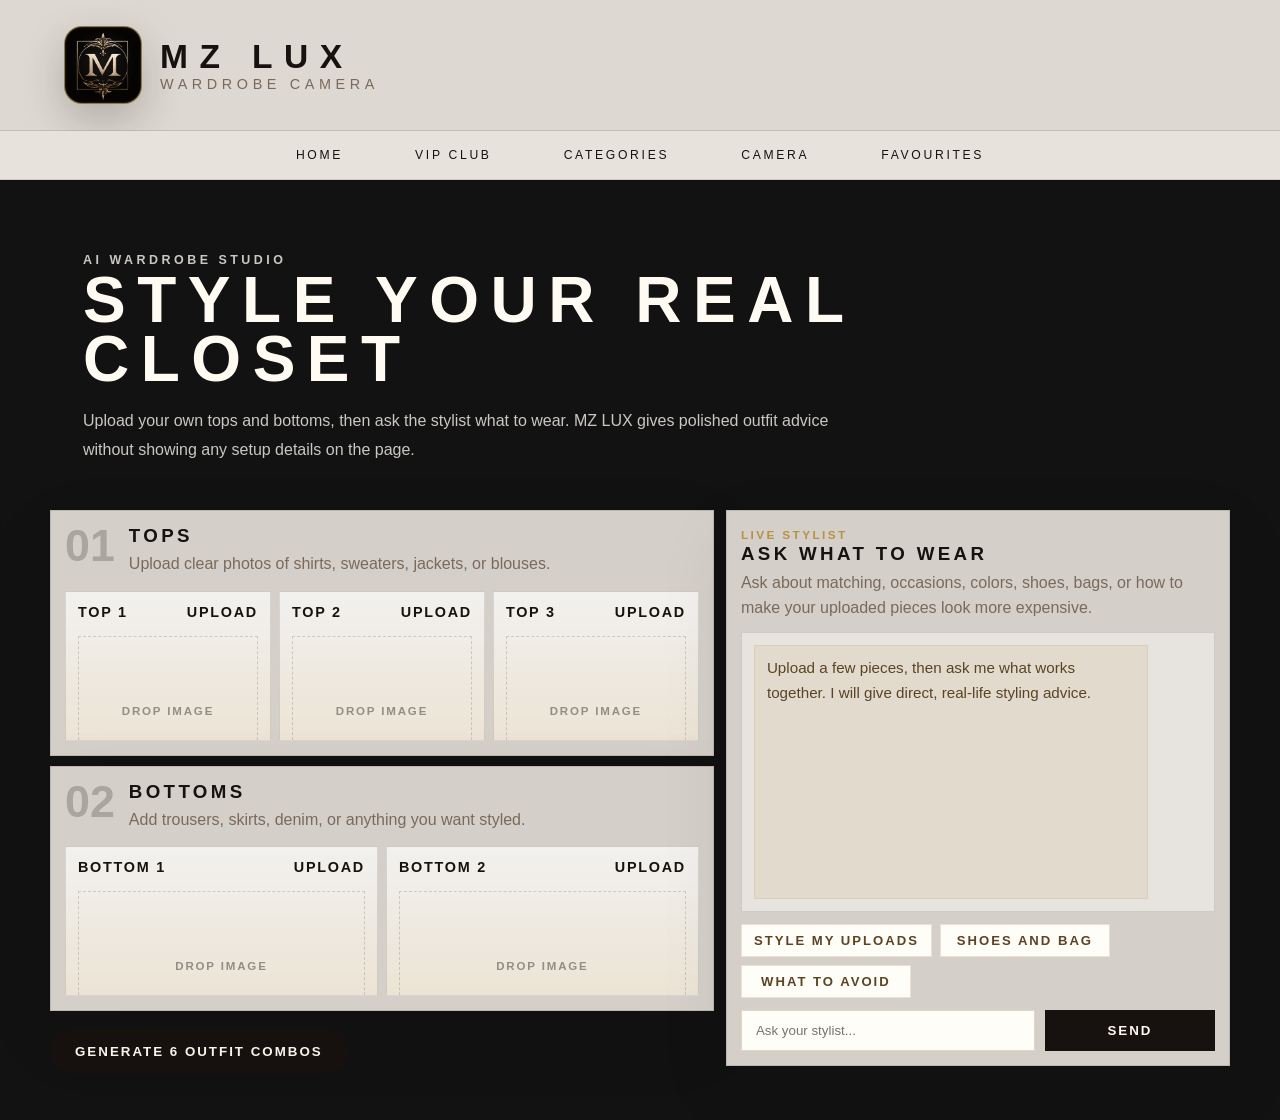
==== camera.html @ dfb37925 "Remove homepage customize popup" ====
<!DOCTYPE html>
<html lang="en">
<head>
    <meta charset="UTF-8">
    <meta name="viewport" content="width=device-width, initial-scale=1.0">
    <title>MZ LUX | Camera</title>
    <link rel="stylesheet" href="style.css?v=20260623-no-popup">
</head>
<body class="camera-studio-page">
<header>
    <div class="logo"><span class="logo-initials">MZ</span></div>
    <div>
        <h1 class="brand-name">MZ LUX</h1>
        <p class="tagline">Wardrobe Camera</p>
    </div>
</header>

<nav>
    <a href="index.html">Home</a>
    <a href="vip.html">VIP Club</a>
    <a href="categories.html">Categories</a>
    <a href="camera.html">Camera</a>
    <a href="favourites.html">Favourites</a>
</nav>

<main class="camera-page studio-layout">
    <section class="camera-hero studio-hero">
        <p class="hero-kicker">AI wardrobe studio</p>
        <h2>Style Your Real Closet</h2>
        <p>Upload your own tops and bottoms, then ask the stylist what to wear. MZ LUX gives polished outfit advice without showing any setup details on the page.</p>
    </section>

    <section class="studio-shell">
        <div class="camera-stack">
            <div class="camera-intake-grid">
                <div class="camera-editorial-panel">
                    <div class="studio-panel-heading">
                        <span>01</span>
                        <div>
                            <h3>Tops</h3>
                            <p>Upload clear photos of shirts, sweaters, jackets, or blouses.</p>
                        </div>
                    </div>
                    <div class="camera-inputs">
                        <label class="camera-field" data-role="top-input" data-label="Top 1">
                            <div class="camera-field-header"><span>Top 1</span><span>Upload</span></div>
                            <div class="camera-field-preview" data-preview></div>
                            <input type="file" accept="image/*" capture="environment">
                        </label>
                        <label class="camera-field" data-role="top-input" data-label="Top 2">
                            <div class="camera-field-header"><span>Top 2</span><span>Upload</span></div>
                            <div class="camera-field-preview" data-preview></div>
                            <input type="file" accept="image/*" capture="environment">
                        </label>
                        <label class="camera-field" data-role="top-input" data-label="Top 3">
                            <div class="camera-field-header"><span>Top 3</span><span>Upload</span></div>
                            <div class="camera-field-preview" data-preview></div>
                            <input type="file" accept="image/*" capture="environment">
                        </label>
                    </div>
                </div>

                <div class="camera-editorial-panel">
                    <div class="studio-panel-heading">
                        <span>02</span>
                        <div>
                            <h3>Bottoms</h3>
                            <p>Add trousers, skirts, denim, or anything you want styled.</p>
                        </div>
                    </div>
                    <div class="camera-inputs">
                        <label class="camera-field" data-role="bottom-input" data-label="Bottom 1">
                            <div class="camera-field-header"><span>Bottom 1</span><span>Upload</span></div>
                            <div class="camera-field-preview" data-preview></div>
                            <input type="file" accept="image/*" capture="environment">
                        </label>
                        <label class="camera-field" data-role="bottom-input" data-label="Bottom 2">
                            <div class="camera-field-header"><span>Bottom 2</span><span>Upload</span></div>
                            <div class="camera-field-preview" data-preview></div>
                            <input type="file" accept="image/*" capture="environment">
                        </label>
                    </div>
                </div>
            </div>

            <div class="camera-actions">
                <button id="generateCameraOutfits" type="button">Generate 6 outfit combos</button>
            </div>
        </div>

        <section class="camera-chat-panel" aria-label="Style assistant chat">
            <div class="camera-chat-header">
                <span>Live stylist</span>
                <h3>Ask What To Wear</h3>
                <p>Ask about matching, occasions, colors, shoes, bags, or how to make your uploaded pieces look more expensive.</p>
            </div>
            <div id="chatMessages" class="camera-chat-messages">
                <div class="chat-bubble assistant">
                    <p>Upload a few pieces, then ask me what works together. I will give direct, real-life styling advice.</p>
                </div>
            </div>
            <div class="chat-suggestions" aria-label="Suggested style prompts">
                <button type="button" class="chat-chip" data-prompt="Using my uploaded pieces, what should I wear today?">Style my uploads</button>
                <button type="button" class="chat-chip" data-prompt="Which shoes and bag would make this outfit look expensive?">Shoes and bag</button>
                <button type="button" class="chat-chip" data-prompt="What should I avoid with these pieces?">What to avoid</button>
            </div>
            <form id="chatForm" class="camera-chat-form">
                <input id="chatInput" type="text" placeholder="Ask your stylist..." autocomplete="off">
                <button type="submit">Send</button>
            </form>
        </section>
    </section>

    <section id="cameraResults" class="camera-results"></section>
</main>

<script src="main.js?v=20260623-no-popup"></script>
</body>
</html>
---- style.css ----
* {
    margin: 0;
    padding: 0;
    box-sizing: border-box;
}

/* VIP Club */
.vip-page {
    background:
        radial-gradient(circle at 16% 12%, rgba(255, 255, 255, 0.9), transparent 26%),
        radial-gradient(circle at 82% 20%, rgba(212, 175, 55, 0.22), transparent 28%),
        linear-gradient(135deg, #fbf4e8 0%, #ead8ad 46%, #fffaf0 100%);
}

.vip-shell {
    width: min(1160px, calc(100% - 32px));
    margin: 0 auto;
    padding: 18px 0 34px;
}

.vip-page header {
    padding: 18px 40px;
}

.vip-page .logo {
    width: 72px;
    height: 72px;
}

.vip-page .brand-name {
    font-size: clamp(1.7rem, 4vw, 2.7rem);
}

.vip-page .tagline {
    margin-top: 4px;
}

.vip-profile-chip {
    margin-left: auto;
    display: flex;
    align-items: center;
    gap: 10px;
    max-width: min(360px, 42vw);
    padding: 8px 10px;
    border: 1px solid rgba(176, 141, 87, 0.28);
    border-radius: 999px;
    background: rgba(255, 250, 240, 0.72);
    box-shadow: 0 12px 28px rgba(95, 66, 32, 0.1);
}

.vip-profile-chip[hidden] {
    display: none;
}

.vip-profile-avatar {
    width: 38px;
    height: 38px;
    flex: 0 0 auto;
    display: grid;
    place-items: center;
    border-radius: 50%;
    background:
        linear-gradient(135deg, rgba(45, 33, 22, 0.96), rgba(141, 104, 31, 0.92));
    color: #fffaf0;
    font-size: 0.78rem;
    font-weight: 900;
    letter-spacing: 0.08em;
    background-size: cover;
    background-position: center;
}

.vip-profile-avatar.has-photo {
    color: transparent;
}

.vip-profile-copy {
    min-width: 0;
    display: grid;
    line-height: 1.15;
}

.vip-profile-copy strong,
.vip-profile-copy small {
    overflow: hidden;
    text-overflow: ellipsis;
    white-space: nowrap;
}

.vip-profile-copy strong {
    color: #2d2116;
    font-size: 0.86rem;
}

.vip-profile-copy small {
    color: #7a6248;
    font-size: 0.72rem;
}

.vip-profile-chip button {
    flex: 0 0 auto;
    border: 1px solid rgba(176, 141, 87, 0.3);
    border-radius: 999px;
    background: #fffaf0;
    color: #2d2116;
    cursor: pointer;
    font: inherit;
    font-size: 0.72rem;
    font-weight: 900;
    padding: 8px 10px;
    text-transform: uppercase;
}

.vip-hero,
.vip-dashboard {
    border: 1px solid rgba(176, 141, 87, 0.32);
    background: rgba(255, 250, 242, 0.86);
    box-shadow: 0 22px 60px rgba(95, 66, 32, 0.12);
    backdrop-filter: blur(16px);
}

.vip-hero {
    display: grid;
    grid-template-columns: minmax(0, 1fr) minmax(250px, 330px);
    gap: 18px;
    align-items: stretch;
    border-radius: 32px;
    padding: clamp(18px, 3vw, 30px);
}

.vip-kicker,
.vip-free-badge,
.vip-tier span,
.vip-card-label,
.vip-perks span {
    letter-spacing: 0.24em;
    text-transform: uppercase;
    font-size: 0.72rem;
    font-weight: 800;
    color: #9b762f;
}

.vip-copy h2 {
    margin: 8px 0 10px;
    font-size: clamp(2rem, 5vw, 3.6rem);
    line-height: 0.95;
    letter-spacing: 0.08em;
    text-transform: uppercase;
    color: #2d2116;
}

.vip-copy p {
    max-width: 620px;
    color: #624d3a;
    line-height: 1.6;
    font-size: 1rem;
}

.vip-actions {
    display: flex;
    align-items: center;
    flex-wrap: wrap;
    gap: 14px;
    margin-top: 18px;
}

.vip-primary-btn {
    border: 0;
    border-radius: 999px;
    padding: 13px 24px;
    background: linear-gradient(135deg, #2d2116, #8d681f 52%, #d4af37);
    color: #fffaf0;
    font-weight: 800;
    letter-spacing: 0.16em;
    text-transform: uppercase;
    cursor: pointer;
    box-shadow: 0 14px 32px rgba(95, 66, 32, 0.22);
}

.vip-primary-btn:hover,
.vip-primary-btn:focus-visible {
    transform: translateY(-2px);
    outline: 3px solid rgba(212, 175, 55, 0.36);
    outline-offset: 3px;
}

.vip-member-card {
    position: relative;
    overflow: hidden;
    min-height: 205px;
    border-radius: 28px;
    padding: 22px;
    color: #fffaf0;
    background:
        linear-gradient(145deg, rgba(45, 33, 22, 0.96), rgba(104, 72, 28, 0.96)),
        radial-gradient(circle at top right, rgba(212, 175, 55, 0.28), transparent 38%);
    display: flex;
    flex-direction: column;
    justify-content: space-between;
    box-shadow: inset 0 0 0 1px rgba(255, 255, 255, 0.12);
}

.vip-member-card::after {
    content: "MZ";
    position: absolute;
    right: -6px;
    bottom: -22px;
    font-size: 6rem;
    font-weight: 900;
    opacity: 0.08;
    letter-spacing: 0.02em;
}

.vip-member-card h3 {
    font-size: 1.5rem;
    letter-spacing: 0.12em;
    text-transform: uppercase;
}

.vip-member-card p strong {
    font-size: 2rem;
}

.vip-progress {
    height: 10px;
    overflow: hidden;
    border-radius: 999px;
    background: rgba(255, 250, 240, 0.18);
}

.vip-progress span {
    display: block;
    width: 0;
    height: 100%;
    border-radius: inherit;
    background: linear-gradient(90deg, #fff6c8, #d4af37);
    transition: width 0.3s ease;
}

.vip-dashboard {
    display: grid;
    grid-template-columns: minmax(0, 1fr) 330px;
    gap: 14px;
    margin-top: 14px;
    border-radius: 28px;
    padding: 14px;
}

.vip-tier-grid {
    display: grid;
    grid-template-columns: repeat(3, minmax(0, 1fr));
    gap: 14px;
}

.vip-tier {
    min-height: 132px;
    border-radius: 22px;
    padding: 16px;
    border: 1px solid rgba(176, 141, 87, 0.26);
    background: rgba(255, 255, 255, 0.46);
}

.vip-tier-featured {
    background: linear-gradient(145deg, rgba(45, 33, 22, 0.94), rgba(123, 86, 30, 0.92));
    color: #fffaf0;
    box-shadow: 0 18px 36px rgba(95, 66, 32, 0.18);
}

.vip-tier h3 {
    margin: 8px 0 6px;
    font-size: 1.36rem;
    color: inherit;
}

.vip-tier p {
    color: inherit;
    opacity: 0.82;
    line-height: 1.45;
    font-size: 0.88rem;
}

.vip-side-panel {
    display: grid;
    gap: 10px;
}

.vip-perks {
    display: grid;
    grid-template-columns: 1fr 1fr;
    gap: 10px;
}

.vip-perks article,
.vip-accessibility {
    border: 1px solid rgba(176, 141, 87, 0.25);
    border-radius: 18px;
    background: rgba(255, 255, 255, 0.52);
}

.vip-perks article {
    padding: 13px;
}

.vip-perks strong {
    display: block;
    margin-top: 8px;
    color: #2d2116;
}

.vip-accessibility {
    display: flex;
    gap: 10px;
    padding: 12px;
}

.vip-accessibility button {
    flex: 1;
    min-height: 44px;
    border: 1px solid rgba(176, 141, 87, 0.28);
    border-radius: 999px;
    background: #fffaf0;
    color: #2d2116;
    font-weight: 800;
    cursor: pointer;
}

.vip-accessibility button[aria-pressed="true"] {
    background: #2d2116;
    color: #fffaf0;
}

.vip-modal {
    position: fixed;
    inset: 0;
    z-index: 10000;
    display: grid;
    place-items: center;
    padding: 18px;
}

.vip-modal[hidden] {
    display: none;
}

.vip-modal-backdrop {
    position: absolute;
    inset: 0;
    background: rgba(45, 33, 22, 0.58);
    backdrop-filter: blur(8px);
}

.vip-modal-card {
    position: relative;
    width: min(430px, 100%);
    max-height: min(680px, 92vh);
    overflow-y: auto;
    border-radius: 28px;
    padding: 28px;
    background: linear-gradient(180deg, #fffaf0, #f3e4c4);
    border: 1px solid rgba(176, 141, 87, 0.42);
    box-shadow: 0 28px 80px rgba(32, 24, 16, 0.28);
}

.vip-modal-close {
    position: absolute;
    top: 14px;
    right: 14px;
    width: 38px;
    height: 38px;
    border: 0;
    border-radius: 50%;
    background: rgba(45, 33, 22, 0.08);
    color: #2d2116;
    cursor: pointer;
}

.vip-modal-card h2 {
    margin: 8px 0 18px;
    color: #2d2116;
}

.vip-google-btn {
    width: 100%;
    min-height: 48px;
    display: inline-flex;
    align-items: center;
    justify-content: center;
    gap: 10px;
    border: 1px solid rgba(176, 141, 87, 0.34);
    border-radius: 999px;
    background: #fffdf7;
    color: #2d2116;
    cursor: pointer;
    font: inherit;
    font-weight: 900;
    letter-spacing: 0.08em;
    text-transform: uppercase;
    box-shadow: 0 12px 28px rgba(95, 66, 32, 0.12);
}

.vip-google-icon {
    width: 22px;
    height: 22px;
    flex: 0 0 auto;
}

.vip-google-btn:hover,
.vip-google-btn:focus-visible {
    border-color: #9b762f;
    outline: 3px solid rgba(212, 175, 55, 0.28);
    outline-offset: 3px;
}

.vip-google-btn:disabled {
    cursor: wait;
    opacity: 0.72;
}

.vip-google-note {
    margin: 8px 0 16px;
    color: #6d5a46;
    font-size: 0.82rem;
    text-align: center;
}

.vip-modal-card label {
    display: block;
    margin: 12px 0 6px;
    font-weight: 800;
    color: #3d2b1b;
}

.vip-modal-card input,
.vip-modal-card select {
    width: 100%;
    min-height: 46px;
    border: 1px solid rgba(176, 141, 87, 0.38);
    border-radius: 14px;
    padding: 10px 12px;
    background: #fffdf7;
    color: #2d2116;
    font: inherit;
}

.vip-modal-card input:focus,
.vip-modal-card select:focus {
    outline: 3px solid rgba(212, 175, 55, 0.3);
    border-color: #9b762f;
}

.vip-modal-card .vip-primary-btn {
    width: 100%;
    margin-top: 18px;
}

.vip-status {
    min-height: 22px;
    margin-top: 14px;
    color: #4d3a26;
    font-weight: 800;
    text-align: center;
}

.vip-modal-open {
    overflow: hidden;
}

.vip-large-text .vip-shell {
    font-size: 118%;
}

.vip-high-contrast {
    background: #fff;
    color: #000;
}

.vip-high-contrast .vip-hero,
.vip-high-contrast .vip-dashboard,
.vip-high-contrast .vip-tier,
.vip-high-contrast .vip-perks article,
.vip-high-contrast .vip-accessibility {
    border-color: #000;
    background: #fff;
    color: #000;
}

.vip-high-contrast .vip-member-card,
.vip-high-contrast .vip-tier-featured {
    background: #000;
    color: #fff;
}

.vip-high-contrast .vip-google-btn {
    border-color: #000;
    background: #fff;
    color: #000;
}

@media (max-width: 900px) {
    .vip-hero,
    .vip-dashboard {
        grid-template-columns: 1fr;
    }

    .vip-tier-grid {
        grid-template-columns: repeat(3, minmax(190px, 1fr));
        overflow-x: auto;
        padding-bottom: 4px;
        scroll-snap-type: x proximity;
    }

    .vip-tier {
        min-height: auto;
        scroll-snap-align: start;
    }
}

@media (max-width: 560px) {
    .vip-page header {
        flex-wrap: wrap;
        justify-content: flex-start;
        overflow: hidden;
    }

    .vip-page header > div:not(.vip-profile-chip) {
        min-width: 0;
    }

    .vip-shell {
        width: min(100% - 20px, 1160px);
        padding-top: 14px;
    }

    .vip-hero,
    .vip-dashboard {
        border-radius: 22px;
        padding: 14px;
    }

    .vip-accessibility {
        flex-direction: column;
    }

    .vip-profile-chip {
        order: 3;
        width: 100%;
        max-width: none;
        flex: 1 1 100%;
        justify-content: space-between;
        border-radius: 18px;
    }

    .vip-profile-chip button {
        min-width: 0;
        width: auto;
        padding-inline: 9px;
    }
}

body {
    font-family: 'Montserrat', sans-serif;
    background:
        radial-gradient(circle at top left, rgba(255, 250, 242, 0.95), transparent 35%),
        linear-gradient(135deg, #f8efe0 0%, #efe0bf 45%, #f7ebd5 100%);
    color: #1c1510;
    position: relative;
    overflow-x: hidden;
    min-height: 100vh;
}

body::before {
    content: "";
    position: fixed;
    inset: 18px;
    border: 1px solid rgba(212, 175, 55, 0.55);
    border-radius: 32px;
    background:
        radial-gradient(circle at 20% 20%, rgba(255, 250, 242, 0.8), transparent 24%),
        radial-gradient(circle at 80% 20%, rgba(212, 175, 55, 0.16), transparent 32%),
        radial-gradient(circle at center, rgba(255, 255, 255, 0.12), transparent 62%),
        linear-gradient(135deg, rgba(255, 255, 255, 0.16), rgba(212, 175, 55, 0.06));
    box-shadow:
        inset 0 0 0 1px rgba(255, 255, 255, 0.28),
        0 0 0 1px rgba(112, 83, 44, 0.08),
        0 18px 55px rgba(95, 66, 32, 0.12);
    pointer-events: none;
    z-index: 0;
}

body > * {
    position: relative;
    z-index: 1;
}

.intro-stage {
    position: fixed;
    inset: 0;
    display: grid;
    place-items: center;
    z-index: 1100;
    pointer-events: none;
    animation: introFadeOut 1.6s ease forwards 1.2s;
}

.intro-logo {
    .logo-shine {
    position: absolute;
    top: -50%;
    left: -150%;
    width: 60%;
    height: 200%;
    background: linear-gradient(
        120deg,
        transparent,
        rgba(255,255,255,0.5),
        transparent
    );
    transform: rotate(25deg);
    animation: shine 4s infinite;
}
    width: min(42vw, 300px);
    aspect-ratio: 1;
    border: 2px solid rgba(212, 175, 55, 0.95);
    border-radius: 32px;
    display: grid;
    place-items: center;
    background:
        linear-gradient(145deg, #fff8e8 0%, #f1d487 38%, #b98920 100%);
    box-shadow:
        0 24px 55px rgba(63, 41, 21, 0.26),
        inset 0 1px 0 rgba(255, 255, 255, 0.78),
        inset 0 -12px 24px rgba(92, 61, 18, 0.18);
    overflow: hidden;
    position: relative;
    transform: rotate(-7deg);
    animation: introLogoPop 1.2s cubic-bezier(0.2, 0.8, 0.2, 1) both;
}

.intro-logo::before {
    content: "";
    position: absolute;
    inset: 8px;
    border: 1px solid rgba(255, 255, 255, 0.7);
    border-radius: 24px;
    pointer-events: none;
}

.intro-logo::after {
    content: "";
    position: absolute;
    inset: 24px;
    border: 1px solid rgba(255, 255, 255, 0.45);
    border-radius: 50%;
    pointer-events: none;
}

@keyframes introLogoPop {
    0% {
        opacity: 0;
        transform: scale(0.55) rotate(-15deg);
    }
    60% {
        opacity: 1;
        transform: scale(1.06) rotate(3deg);
    }
    100% {
        opacity: 1;
        transform: scale(1) rotate(0deg);
    }
}

@keyframes introFadeOut {
    0% {
        opacity: 1;
        transform: scale(1);
    }
    100% {
        opacity: 0;
        transform: scale(1.08);
    }
}

.welcome-popup {
    position: fixed;
    top: 24px;
    left: 50%;
    transform: translateX(-50%) translateY(-20px);
    background: rgba(60, 41, 24, 0.95);
    color: #fffaf2;
    padding: 14px 28px;
    border-radius: 999px;
    box-shadow: 0 12px 30px rgba(0, 0, 0, 0.2);
    letter-spacing: 0.18em;
    text-transform: uppercase;
    font-size: 0.85rem;
    z-index: 1000;
    opacity: 0;
    pointer-events: none;
    animation: welcomeFade 3s ease forwards;
}

@keyframes welcomeFade {
    0% {
        opacity: 0;
        transform: translateX(-50%) translateY(-20px);
    }
    10% {
        opacity: 1;
        transform: translateX(-50%) translateY(0);
    }
    90% {
        opacity: 1;
        transform: translateX(-50%) translateY(0);
    }
    100% {
        opacity: 0;
        transform: translateX(-50%) translateY(-20px);
    }
}

/* Full-page watermark */
body::after {
    content: "MZ MZ MZ MZ MZ MZ MZ MZ";
    position: fixed;
    inset: 0;
    font-size: 80px;
    letter-spacing: 30px;
    color: rgba(120, 83, 45, 0.06);
    z-index: -1;
    line-height: 1.8;
    white-space: pre;
    display: grid;
    place-items: center;
    pointer-events: none;
    background-image:
        radial-gradient(circle at 20% 12%, rgba(255, 255, 255, 0.8) 0.6px, transparent 0.8px),
        radial-gradient(circle at 40% 30%, rgba(212, 175, 55, 0.9) 0.8px, transparent 1px),
        radial-gradient(circle at 70% 18%, rgba(255, 255, 255, 0.75) 0.7px, transparent 0.9px),
        radial-gradient(circle at 82% 62%, rgba(212, 175, 55, 0.8) 0.6px, transparent 0.8px);
    background-size: 220px 220px;
    opacity: 0.16;
    animation: sparkle 8s linear infinite;
}

@keyframes sparkle {
    0%, 100% { opacity: 0.14; transform: translate(0, 0); }
    25% { opacity: 0.18; transform: translate(-4px, 3px); }
    50% { opacity: 0.22; transform: translate(8px, -6px); }
    75% { opacity: 0.18; transform: translate(-6px, 4px); }
}

.hero-shell {
    display: grid;
    grid-template-columns: minmax(280px, 320px) minmax(0, 1fr);
    gap: 28px;
    align-items: center;
    max-width: 1180px;
    margin: 0 auto;
    padding: 40px 24px 0;
}

header {
    display: flex;
    align-items: center;
    justify-content: flex-start;
    gap: 18px;
    padding: 35px 40px;
    border-bottom: 1px solid #d4af37;
}

.logo {
    width: 100px;
    height: 100px;
    border: 2px solid rgba(212, 175, 55, 0.95);
    border-radius: 32px;
    display: flex;
    justify-content: center;
    align-items: center;
    background:
        linear-gradient(145deg, #fff8e8 0%, #f1d487 38%, #b98920 100%);
    box-shadow:
        0 10px 24px rgba(63, 41, 21, 0.22),
        inset 0 1px 0 rgba(255, 255, 255, 0.8),
        inset 0 -10px 20px rgba(92, 61, 18, 0.18);
    overflow: hidden;
    position: relative;
    transform: rotate(-7deg);
    transition: transform 0.22s ease, box-shadow 0.22s ease;
}

.logo:hover {
    transform: rotate(0deg) scale(1.03);
    box-shadow:
        0 16px 32px rgba(63, 41, 21, 0.26),
        inset 0 1px 0 rgba(255, 255, 255, 0.82),
        inset 0 -10px 22px rgba(92, 61, 18, 0.2);
}

.logo::before {
    content: "";
    position: absolute;
    inset: 7px;
    border: 1px solid rgba(255, 255, 255, 0.7);
    border-radius: 24px;
    pointer-events: none;
}

.logo::after {
    content: "";
    position: absolute;
    inset: 22px;
    border: 1px solid rgba(255, 255, 255, 0.45);
    border-radius: 50%;
    pointer-events: none;
}

.logo-initials {
    font-family: 'Montserrat', sans-serif;
    font-size: 2.15rem;
    font-weight: 800;
    letter-spacing: 0.3em;
    color: #3a2818;
    text-transform: uppercase;
    display: inline-block;
    position: relative;
    z-index: 1;
    text-shadow: 0 1px 0 rgba(255, 255, 255, 0.68);
}

.brand-details {
    display: flex;
    flex-direction: column;
    gap: 8px;
}

.brand-name {
    font-size: 1.65rem;
    letter-spacing: 0.24em;
    color: #3b2a1a;
    margin: 0;
    text-transform: uppercase;
}

.tagline {
    color: #6b4f35;
    letter-spacing: 0.2em;
    text-transform: uppercase;
    margin: 0;
    font-size: 0.9rem;
}


footer {
    padding: 26px 40px 60px;
    border-top: 1px solid rgba(212, 175, 55, 0.14);
    color: rgba(245, 238, 224, 0.72);
    font-size: 0.95rem;
}

.site-header {
    display: flex;
    align-items: center;
    justify-content: space-between;
    gap: 28px;
    padding: 32px 40px;
}

.site-nav {
    display: flex;
    gap: 24px;
    flex-wrap: wrap;
    align-items: center;
}

nav {
    display: flex;
    justify-content: center;
    gap: 24px;
    padding: 18px 40px;
}

nav a,
.site-nav a {
    color: #f5eee0;
    text-decoration: none;
    font-size: 0.88rem;
    letter-spacing: 0.22em;
    text-transform: uppercase;
    transition: color 0.24s ease;
}

.site-nav a:hover {
    color: #d4af37;
}

.brand-mark {
    display: flex;
    align-items: center;
    gap: 18px;
}

.brand-copy {
    display: flex;
    flex-direction: column;
    gap: 10px;
}

.brand-pretitle {
    font-size: 0.78rem;
    letter-spacing: 0.28em;
    color: #d4af37;
    text-transform: uppercase;
    margin: 0;
    opacity: 0.9;
}

.brand-title {
    font-size: clamp(2.8rem, 5vw, 5.2rem);
    line-height: 0.98;
    letter-spacing: -0.04em;
    margin: 0;
    max-width: 720px;
    color: #fdf8ee;
}

.hero-section {
    display: grid;
    grid-template-columns: 1.2fr 0.8fr;
    gap: 36px;
    align-items: center;
    min-height: calc(100vh - 150px);
    padding: 0 40px 60px;
}

.hero-copy {
    max-width: 660px;
}

.hero-label {
    display: inline-block;
    font-size: 0.82rem;
    letter-spacing: 0.28em;
    text-transform: uppercase;
    color: #d4af37;
    margin-bottom: 18px;
}

.hero-copy h2 {
    font-size: clamp(3.4rem, 6vw, 6.8rem);
    line-height: 0.98;
    margin: 0;
    max-width: 520px;
    color: #ffffff;
}

.hero-copy p {
    margin: 30px 0 0;
    max-width: 600px;
    font-size: 1rem;
    color: rgba(245, 238, 224, 0.88);
    line-height: 1.9;
}

.hero-cta {
    display: inline-flex;
    margin-top: 36px;
    padding: 18px 34px;
    border-radius: 30px;
    background: linear-gradient(135deg, #d4af37, #f7e4b2);
    color: #120f0c;
    font-weight: 700;
    letter-spacing: 0.18em;
    text-transform: uppercase;
    text-decoration: none;
    transition: transform 0.24s ease, box-shadow 0.24s ease;
}

.hero-cta:hover {
    transform: translateY(-2px);
    box-shadow: 0 20px 40px rgba(0, 0, 0, 0.2);
}

.hero-panel {
    min-height: 480px;
    border-radius: 32px;
    padding: 36px;
    border: 1px solid rgba(212, 175, 55, 0.18);
    background: rgba(255, 250, 242, 0.04);
    box-shadow: inset 0 0 0 1px rgba(255, 255, 255, 0.04), 0 24px 60px rgba(0, 0, 0, 0.28);
    display: grid;
    align-content: space-between;
}

.hero-panel-top {
    font-size: 0.78rem;
    letter-spacing: 0.28em;
    text-transform: uppercase;
    color: #d4af37;
    margin-bottom: 20px;
}

.hero-panel-body {
    display: grid;
    gap: 18px;
}

.hero-panel-code {
    font-size: 0.9rem;
    letter-spacing: 0.2em;
    text-transform: uppercase;
    color: #f5eee0;
}

.hero-panel-body p {
    margin: 0;
    color: rgba(245, 238, 224, 0.84);
    line-height: 1.8;
    font-size: 1rem;
}

.featured {
    padding: 0 40px 60px;
}

.featured-grid {
    display: grid;
    grid-template-columns: repeat(3, minmax(220px, 1fr));
    gap: 24px;
    margin-top: 36px;
}

.featured-card {
    padding: 34px;
    background: rgba(255, 250, 242, 0.04);
    border: 1px solid rgba(255, 242, 226, 0.15);
    border-radius: 28px;
    box-shadow: 0 18px 45px rgba(0, 0, 0, 0.18);
}

.featured-card span {
    display: block;
    margin-bottom: 22px;
    color: #d4af37;
    font-weight: 800;
    letter-spacing: 0.22em;
    text-transform: uppercase;
}

.featured-card h3 {
    margin: 0 0 14px;
    font-size: 1.4rem;
    letter-spacing: -0.02em;
    color: #ffffff;
}

.featured-card p {
    margin: 0;
    color: rgba(245, 238, 224, 0.82);
    line-height: 1.75;
}

.site-footer {
    padding: 30px 40px 54px;
    color: rgba(245, 238, 224, 0.7);
    font-size: 0.95rem;
    letter-spacing: 0.14em;
    border-top: 1px solid rgba(212, 175, 55, 0.16);
}

.site-footer p {
    margin: 0;
}

@media (max-width: 900px) {
    .hero-section,
    .featured-grid {
        grid-template-columns: 1fr;
    }

    .hero-section {
        min-height: auto;
        padding-bottom: 40px;
    }
}

@media (max-width: 640px) {
    .site-header {
        flex-direction: column;
        align-items: flex-start;
        gap: 18px;
    }

    .site-nav {
        gap: 14px;
    }
}

.mini-logo {
    width: 68px;
    height: 68px;
    border-radius: 50%;
    border: 2px solid #d4af37;
    display: grid;
    place-items: center;
    font-family: 'Montserrat', Arial, sans-serif;
    font-weight: 800;
    color: #3b2a1a;
    background: linear-gradient(145deg, #fff8e8, #d4af37);
    box-shadow: 0 10px 20px rgba(0, 0, 0, 0.12), inset 0 2px 10px rgba(255,255,255,0.8);
}

.wireframe-header {
    max-width: 1080px;
    margin: 0 auto;
    padding: 32px 20px 10px;
}

.header-top {
    display: flex;
    align-items: center;
    justify-content: space-between;
    gap: 20px;
}

.brand-block {
    display: flex;
    align-items: center;
    gap: 18px;
}

.brand-copy {
    display: flex;
    flex-direction: column;
    gap: 6px;
}

.brand-label {
    font-size: 1.5rem;
    font-weight: 800;
    letter-spacing: 0.24em;
    text-transform: uppercase;
    color: #3b2a1a;
    margin: 0;
}

.brand-subtitle {
    margin: 0;
    color: #6b4f35;
    letter-spacing: 0.15em;
    text-transform: uppercase;
    font-size: 0.85rem;
}

.icon-btn {
    display: grid;
    place-items: center;
    width: 52px;
    height: 52px;
    border-radius: 18px;
    border: 1px solid rgba(212, 175, 55, 0.4);
    background: #fffdf8;
    color: #3b2a1a;
    cursor: pointer;
}

.icon-btn svg {
    width: 22px;
    height: 22px;
}

.header-lines {
    display: flex;
    flex-direction: column;
    gap: 12px;
    margin-top: 16px;
}

.line {
    height: 3px;
    width: 100%;
    max-width: 540px;
    background: linear-gradient(90deg, rgba(212, 175, 55, 0.6), rgba(60, 42, 26, 0.2));
    border-radius: 999px;
}

.line.short {
    width: 42%;
}

.wireframe-main {
    max-width: 1080px;
    margin: 0 auto;
    padding: 24px 20px 60px;
    display: grid;
    gap: 28px;
}

.intro-panel {
    padding: 28px 24px;
    border-radius: 28px;
    background: #fffdf8;
    border: 1px solid rgba(212, 175, 55, 0.24);
    box-shadow: 0 18px 40px rgba(0, 0, 0, 0.05);
}

.intro-copy {
    max-width: 780px;
}

.intro-copy h2 {
    margin: 10px 0 14px;
    font-size: 2rem;
    color: #3b2a1a;
    line-height: 1.1;
}

.intro-copy p {
    margin: 0;
    color: #6b5747;
    line-height: 1.8;
}

.model-panel {
    display: grid;
    gap: 18px;
    padding: 24px;
    border: 1px solid rgba(212, 175, 55, 0.28);
    border-radius: 24px;
    background: #fffdf8;
    box-shadow: 0 18px 40px rgba(0, 0, 0, 0.05);
}

.model-grid {
    display: grid;
    grid-template-columns: repeat(4, minmax(120px, 1fr));
    gap: 16px;
}

.model-btn {
    display: flex;
    flex-direction: column;
    align-items: center;
    justify-content: flex-start;
    gap: 10px;
    min-height: 140px;
    padding: 18px 12px;
    border-radius: 24px;
    font-size: 0.8rem;
    text-transform: none;
}

.model-btn img {
    width: 100%;
    height: 120px;
    object-fit: contain;
    border-radius: 20px;
    border: 1px solid rgba(212, 175, 55, 0.2);
}

.model-btn span {
    display: block;
    margin-top: 6px;
    font-weight: 700;
    color: #3b2a1a;
    letter-spacing: 0.08em;
}

.model-preview {
    display: grid;
    grid-template-columns: 170px auto;
    align-items: center;
    gap: 18px;
    padding: 24px;
    border-radius: 24px;
    background: linear-gradient(180deg, rgba(255, 250, 242, 0.95), #fffdf8);
    border: 1px solid rgba(212, 175, 55, 0.22);
}

.model-preview-visual {
    position: relative;
    width: 170px;
    min-height: 260px;
}

.model-preview-visual img {
    width: 100%;
    height: auto;
    border-radius: 24px;
    border: 1px solid rgba(212, 175, 55, 0.2);
    display: block;
}

.model-overlay {
    position: absolute;
    left: 12px;
    right: 12px;
    padding: 6px 10px;
    border-radius: 16px;
    background: rgba(212, 175, 55, 0.18);
    color: #3b2a1a;
    font-weight: 700;
    font-size: 0.78rem;
    letter-spacing: 0.08em;
    text-transform: uppercase;
    text-align: center;
    line-height: 1.3;
}

.top-overlay {
    top: 24px;
}

.bottom-overlay {
    top: 44%;
}

.shoe-overlay {
    bottom: 22px;
}

.model-preview-copy h3 {
    margin: 0 0 10px;
    font-size: 1.3rem;
    color: #3b2a1a;
}

.model-preview-copy p {
    margin: 0;
    color: #6b5747;
    line-height: 1.8;
}

.customize-panel {
    display: grid;
    gap: 14px;
    margin-top: 18px;
    padding: 22px;
    border-radius: 24px;
    background: rgba(255, 250, 242, 0.95);
    border: 1px solid rgba(212, 175, 55, 0.2);
}

.customize-group {
    display: grid;
    gap: 10px;
}

.customize-row {
    display: grid;
    grid-template-columns: repeat(5, minmax(0, 1fr));
    gap: 12px;
}

.skin-tone-btn,
.hair-color-btn {
    min-height: 54px;
    padding: 12px 10px;
    font-size: 0.82rem;
    letter-spacing: 0.08em;
}

.skin-tone-btn.active,
.hair-color-btn.active {
    background: linear-gradient(135deg, rgba(212, 175, 55, 0.25), rgba(212, 175, 55, 0.12));
    border-color: #d4af37;
    box-shadow: 0 10px 18px rgba(0, 0, 0, 0.08);
}

.model-svg-container {
    width: 170px;
    min-height: 260px;
}

.model-svg-container svg {
    width: 100%;
    height: auto;
    display: block;
}

.model-preview-inline {
    display: flex;
    align-items: center;
    gap: 16px;
    margin-top: 20px;
    padding: 18px 20px;
    border-radius: 20px;
    background: rgba(212, 175, 55, 0.08);
    border: 1px solid rgba(212, 175, 55, 0.15);
}

.model-preview-inline img {
    width: 82px;
    height: auto;
    border-radius: 18px;
    border: 1px solid rgba(212, 175, 55, 0.2);
}

.model-preview-inline p {
    margin: 0;
    font-size: 0.95rem;
    color: #3b2a1a;
    letter-spacing: 0.08em;
}

.selected {
    border-color: #3b2a1a !important;
    background: rgba(212, 175, 55, 0.18);
}

.button-grid {
    display: grid;
    grid-template-columns: repeat(3, minmax(180px, 1fr));
    gap: 18px;
    padding: 24px;
    border: 1px solid rgba(212, 175, 55, 0.28);
    border-radius: 24px;
    background: #fffdf8;
    box-shadow: 0 18px 40px rgba(0, 0, 0, 0.05);
}

.wire-btn {
    min-height: 72px;
    border-radius: 24px;
    border: 1px solid rgba(212, 175, 55, 0.35);
    background: #fffdf8;
    color: #3b2a1a;
    font-weight: 700;
    letter-spacing: 0.1em;
    text-transform: uppercase;
    cursor: pointer;
    transition: transform 0.2s ease, border-color 0.2s ease, box-shadow 0.2s ease, background-color 0.2s ease;
    box-shadow: 0 10px 24px rgba(0, 0, 0, 0.06);
}

.wire-btn:hover,
.wire-btn.active {
    transform: translateY(-2px);
    border-color: #d4af37;
    background: rgba(212, 175, 55, 0.12);
}

.generate-grid-btn {
    background: linear-gradient(135deg, #3b2a1a, #5a4130);
    color: #fffaf2;
    border-color: transparent;
}

.bottom-grid {
    display: grid;
    grid-template-columns: 1.6fr 1fr;
    gap: 18px;
}

.visual-panel {
    min-height: 360px;
    border: 1px solid rgba(212, 175, 55, 0.28);
    border-radius: 24px;
    background: linear-gradient(180deg, #fffdf8 0%, #f8f1e6 100%);
    padding: 30px;
    display: flex;
    flex-direction: column;
    justify-content: center;
    align-items: center;
    gap: 24px;
    box-shadow: 0 18px 40px rgba(0, 0, 0, 0.05);
}

.hero-mark {
    width: 180px;
    height: 180px;
    border-radius: 32px;
    border: 2px solid rgba(212, 175, 55, 0.6);
    display: grid;
    place-items: center;
    font-size: 4rem;
    font-weight: 900;
    color: #3b2a1a;
    letter-spacing: 0.2em;
    background: rgba(255, 250, 242, 0.95);
}

.visual-copy {
    max-width: 360px;
    text-align: center;
    color: #6b5747;
    line-height: 1.8;
}

.action-stack {
    display: grid;
    gap: 16px;
}

.details-panel {
    display: grid;
    gap: 22px;
}

.instruction-box {
    padding: 24px;
    border-radius: 22px;
    border: 1px solid rgba(212, 175, 55, 0.22);
    background: #fffdf8;
    color: #6b5747;
}

.screen-reader-only {
    position: absolute;
    width: 1px;
    height: 1px;
    padding: 0;
    margin: -1px;
    overflow: hidden;
    clip: rect(0, 0, 0, 0);
    white-space: nowrap;
    border: 0;
}

@media (max-width: 860px) {
    .bottom-grid {
        grid-template-columns: 1fr;
    }

    .button-grid {
        grid-template-columns: 1fr;
    }
}

.builder-page,
.favorites-page {
    max-width: 1080px;
    margin: 0 auto;
    padding: 40px 20px 80px;
}

.builder-intro {
    text-align: left;
    margin-bottom: 36px;
}

.builder-intro .small-title {
    text-transform: uppercase;
    letter-spacing: 0.3em;
    color: #8a623a;
    margin-bottom: 12px;
    font-size: 0.85rem;
}

.builder-intro h2 {
    font-size: 3.2rem;
    margin-bottom: 16px;
    color: #3b2a1a;
}

.builder-intro p {
    max-width: 680px;
    color: #6b5747;
    line-height: 1.8;
}

.builder-panel {
    background: rgba(255, 250, 242, 0.9);
    border: 1px solid rgba(212, 175, 55, 0.45);
    border-radius: 24px;
    padding: 30px;
    box-shadow: 0 20px 50px rgba(0, 0, 0, 0.06);
}

.controls {
    display: grid;
    grid-template-columns: repeat(2, minmax(220px, 1fr));
    gap: 24px;
    margin-bottom: 28px;
}

.field {
    display: flex;
    flex-direction: column;
    gap: 10px;
}

.field label {
    font-weight: 700;
    color: #3b2a1a;
    letter-spacing: 0.05em;
}

.field select {
    padding: 14px 16px;
    border-radius: 16px;
    border: 1px solid rgba(212, 175, 55, 0.35);
    background: #fffdf8;
    font-size: 1rem;
    color: #3b2a1a;
}

.action-row {
    display: flex;
    gap: 18px;
    flex-wrap: wrap;
    margin-bottom: 28px;
}

.generate-btn,
.save-btn,
button {
    border-radius: 999px;
    padding: 14px 34px;
    min-width: 170px;
    border: 1px solid transparent;
    font-weight: 700;
    letter-spacing: 0.12em;
    cursor: pointer;
    transition: transform 0.2s ease, background-color 0.2s ease, box-shadow 0.2s ease;
    box-shadow: 0 12px 30px rgba(0, 0, 0, 0.08);
}

.generate-btn {
    background: linear-gradient(135deg, #2f2318, #4a2f1a);
    color: #fffaf2;
    border-color: rgba(212, 175, 55, 0.5);
}

.save-btn {
    background: rgba(212, 175, 55, 0.12);
    color: #3b2a1a;
    border-color: rgba(212, 175, 55, 0.45);
}

.generate-btn:hover,
.save-btn:hover,
button:hover {
    transform: translateY(-2px);
    box-shadow: 0 18px 36px rgba(0, 0, 0, 0.12);
}

.save-btn:disabled {
    opacity: 0.6;
    cursor: not-allowed;
}

.outfit-result {
    margin-bottom: 32px;
}

.outfit-card,
.favorite-card {
    border-radius: 22px;
    border: 1px solid rgba(212, 175, 55, 0.3);
    background: #fffdf8;
    padding: 24px;
    box-shadow: 0 16px 36px rgba(0, 0, 0, 0.05);
    margin-bottom: 24px;
}

.outfit-card-header,
.favorite-heading {
    display: flex;
    align-items: center;
    justify-content: space-between;
    gap: 14px;
    margin-bottom: 18px;
}

.outfit-card-header h3,
.favorite-heading h3 {
    margin: 0;
    font-size: 1.25rem;
    color: #3b2a1a;
}

.pill {
    display: inline-flex;
    padding: 8px 14px;
    border-radius: 999px;
    background: rgba(212, 175, 55, 0.15);
    color: #5b4324;
    font-size: 0.8rem;
    letter-spacing: 0.12em;
    text-transform: uppercase;
}

.outfit-items,
.favorite-grid {
    display: grid;
    grid-template-columns: repeat(auto-fit, minmax(150px, 1fr));
    gap: 18px;
}

.outfit-item,
.clothing-card {
    border-radius: 18px;
    background: #fffefb;
    border: 1px solid rgba(212, 175, 55, 0.2);
    padding: 18px;
    text-align: center;
}

.outfit-item.empty {
    min-height: 160px;
    display: grid;
    place-items: center;
}

.outfit-item img,
.clothing-card img {
    width: 100%;
    height: 160px;
    object-fit: cover;
    border-radius: 16px;
    margin-bottom: 14px;
}

.item-label {
    margin: 0;
    font-size: 0.8rem;
    color: #8a623a;
    letter-spacing: 0.15em;
    text-transform: uppercase;
}

.item-name {
    margin: 8px 0 0;
    font-size: 1rem;
    color: #3b2a1a;
}

.clothing-section {
    margin-top: 10px;
}

.clothing-grid {
    display: grid;
    grid-template-columns: repeat(auto-fit, minmax(170px, 1fr));
    gap: 18px;
    margin-top: 22px;
}

.empty-message {
    color: #6b5747;
    padding: 22px 0;
}

.favorites-list {
    display: grid;
    gap: 20px;
    margin-top: 30px;
}

.favorite-heading span {
    color: #5b4324;
    font-size: 0.85rem;
    letter-spacing: 0.12em;
    text-transform: uppercase;
}

.favorite-grid {
    grid-template-columns: repeat(auto-fit, minmax(150px, 1fr));
}

@media (max-width: 860px) {
    header,
    nav {
        justify-content: center;
    }

    .controls {
        grid-template-columns: 1fr;
    }

    .hero-shell {
        grid-template-columns: 1fr;
        padding-top: 24px;
    }

    .weather-sidebar {
        max-width: 460px;
        margin: 0 auto;
    }
}

nav {
    text-align: center;
    padding: 22px;
    background-color: rgba(255, 250, 242, 0.75);
    border-bottom: 1px solid #d7c4a5;
}

nav a {
    text-decoration: none;
    color: #4a2f1b;
    margin: 0 22px;
    letter-spacing: 2px;
    text-transform: uppercase;
    font-size: 14px;
}

nav a:hover {
    color: #b08d57;
}

.hero {
    text-align: center;
    padding: 80px 20px 90px;
    display: flex;
    flex-direction: column;
    align-items: center;
    justify-content: center;
    min-height: 360px;
}

.weather-sidebar {
    width: 100%;
    padding: 18px 18px 20px;
    border-radius: 22px;
    background:
        linear-gradient(135deg, rgba(255, 250, 242, 0.98), rgba(248, 239, 224, 0.94));
    border: 1px solid rgba(176, 141, 87, 0.22);
    box-shadow:
        inset 0 1px 0 rgba(255,255,255,0.85),
        0 12px 30px rgba(95, 66, 32, 0.1);
    backdrop-filter: blur(10px);
    position: relative;
    overflow: hidden;
}

.weather-sidebar::before {
    content: "";
    position: absolute;
    inset: -30% -50% auto auto;
    width: 140px;
    height: 140px;
    background: linear-gradient(120deg, transparent, rgba(212, 175, 55, 0.2), transparent);
    transform: translateX(-120%) rotate(20deg);
    animation: weatherGlow 6s ease-in-out infinite;
}

@keyframes weatherGlow {
    0%, 100% { transform: translateX(-140%) rotate(20deg); }
    50% { transform: translateX(140%) rotate(20deg); }
}

.weather-sidebar-head {
    display: flex;
    gap: 8px;
    flex-wrap: wrap;
    margin-bottom: 10px;
}

.weather-pill {
    display: inline-flex;
    align-items: center;
    border-radius: 999px;
    padding: 6px 10px;
    font-size: 0.72rem;
    letter-spacing: 0.16em;
    text-transform: uppercase;
    background: rgba(212, 175, 55, 0.16);
    color: #6b4f35;
    border: 1px solid rgba(176, 141, 87, 0.16);
}

.weather-pill-accent {
    background: rgba(77, 135, 179, 0.16);
    color: #2f5672;
}

.weather-sidebar h3 {
    color: #4a2f1b;
    margin-bottom: 8px;
    font-size: 1.05rem;
    letter-spacing: 0.04em;
}

.weather-sidebar p {
    color: #6b5747;
    line-height: 1.6;
    margin-bottom: 12px;
    font-size: 0.95rem;
}

.weather-sidebar a {
    display: inline-flex;
    align-items: center;
    gap: 6px;
    color: #8a623a;
    font-weight: 700;
    text-decoration: none;
    transition: color 0.2s ease;
}

.weather-sidebar a:hover {
    color: #4a2f1b;
}

.featured {
    text-align: center;
    padding: 70px 20px;
}

.hero h2 {
    font-size: 4rem;
    max-width: 900px;
    margin: auto;
    color: #4a2f1b;
    letter-spacing: 4px;
    text-transform: uppercase;
}

.hero p {
    max-width: 650px;
    margin: 30px auto;
    color: #6b5747;
    line-height: 1.8;
    font-family: Arial, sans-serif;
}

button {
    background: linear-gradient(135deg, #3d2d21, #5f4329);
    color: #fffaf2;
    border: 1px solid rgba(208, 160, 88, 0.7);
    padding: 16px 42px;
    border-radius: 999px;
    letter-spacing: 2px;
    text-transform: uppercase;
    cursor: pointer;
    box-shadow: 0 12px 26px rgba(0, 0, 0, 0.1);
    transition: transform 0.2s ease, background-color 0.2s ease, box-shadow 0.2s ease;
}

button:hover {
    transform: translateY(-2px);
    background: linear-gradient(135deg, #8a6a3f, #b08d57);
    color: white;
    box-shadow: 0 18px 34px rgba(0, 0, 0, 0.14);
}

.camera-page {
    max-width: 1200px;
    margin: 0 auto;
    padding: 40px 20px 80px;
}

.camera-hero {
    text-align: center;
    margin-bottom: 24px;
}

.camera-hero h2 {
    color: #4a2f1b;
    letter-spacing: 0.18em;
    text-transform: uppercase;
    margin-bottom: 10px;
}

.camera-hero p {
    color: #6b5747;
    max-width: 760px;
    margin: 0 auto;
    line-height: 1.8;
}

.camera-upload-grid {
    display: grid;
    grid-template-columns: repeat(auto-fit, minmax(280px, 1fr));
    gap: 20px;
    margin-bottom: 24px;
}

.camera-panel {
    background: rgba(255, 250, 242, 0.8);
    border: 1px solid rgba(176, 141, 87, 0.25);
    border-radius: 24px;
    padding: 20px;
}

.camera-panel h3 {
    color: #4a2f1b;
    text-transform: uppercase;
    letter-spacing: 0.16em;
    margin-bottom: 14px;
}

.camera-inputs {
    display: grid;
    gap: 12px;
}

.camera-field {
    display: grid;
    gap: 6px;
    color: #5b4324;
    font-size: 0.9rem;
    text-transform: uppercase;
    letter-spacing: 0.12em;
}

.camera-field input {
    padding: 10px 12px;
    border-radius: 12px;
    border: 1px solid rgba(176, 141, 87, 0.35);
    background: #fffdf8;
}

.camera-actions {
    display: flex;
    justify-content: center;
    margin-bottom: 24px;
}

.camera-actions button {
    padding: 14px 24px;
    border-radius: 999px;
}

.camera-chat-panel {
    max-width: 780px;
    margin: 0 auto 28px;
    border-radius: 24px;
    border: 1px solid rgba(176, 141, 87, 0.25);
    background: rgba(255, 250, 242, 0.9);
    padding: 18px;
    box-shadow: 0 12px 30px rgba(95, 66, 32, 0.08);
}

.camera-chat-header {
    margin-bottom: 12px;
}

.camera-chat-header h3 {
    color: #4a2f1b;
    text-transform: uppercase;
    letter-spacing: 0.16em;
    margin-bottom: 6px;
}

.camera-chat-header p {
    color: #6b5747;
    line-height: 1.6;
}

.camera-chat-messages {
    display: grid;
    gap: 10px;
    margin-bottom: 12px;
    max-height: 240px;
    overflow-y: auto;
    padding-right: 4px;
}

.chat-bubble {
    max-width: 88%;
    padding: 10px 12px;
    border-radius: 14px;
    line-height: 1.6;
    font-size: 0.95rem;
}

.chat-bubble.assistant {
    background: rgba(212, 175, 55, 0.14);
    color: #5b4324;
    border: 1px solid rgba(176, 141, 87, 0.16);
}

.chat-bubble.user {
    background: linear-gradient(135deg, #3d2d21, #5f4329);
    color: #fffaf2;
    margin-left: auto;
}

.chat-suggestions {
    display: flex;
    flex-wrap: wrap;
    gap: 8px;
    margin-bottom: 12px;
}

.chat-chip {
    border: 1px solid rgba(176, 141, 87, 0.25);
    border-radius: 999px;
    background: #fffdf8;
    color: #5b4324;
    padding: 8px 12px;
    font-size: 0.82rem;
    cursor: pointer;
    transition: transform 0.2s ease, box-shadow 0.2s ease, border-color 0.2s ease;
}

.chat-chip:hover {
    transform: translateY(-1px);
    box-shadow: 0 8px 18px rgba(95, 66, 32, 0.08);
    border-color: rgba(176, 141, 87, 0.45);
}

.camera-chat-form {
    display: flex;
    gap: 10px;
}

.camera-chat-form input {
    flex: 1;
    border-radius: 999px;
    border: 1px solid rgba(176, 141, 87, 0.35);
    padding: 12px 14px;
    background: #fffdf8;
}

.camera-chat-form button {
    padding: 12px 18px;
    border-radius: 999px;
}

.camera-results-grid {
    display: grid;
    gap: 18px;
}

.camera-outfit-card {
    display: grid;
    gap: 14px;
    border-radius: 24px;
    border: 1px solid rgba(176, 141, 87, 0.25);
    background: rgba(255, 250, 242, 0.85);
    padding: 18px;
}

.camera-outfit-media {
    display: grid;
    grid-template-columns: repeat(2, minmax(0, 1fr));
    gap: 12px;
}

.camera-outfit-media img {
    width: 100%;
    height: 200px;
    object-fit: cover;
    border-radius: 16px;
    background: linear-gradient(135deg, #f8efe0, #e8cf8f);
}

.camera-outfit-copy h4 {
    color: #4a2f1b;
    margin-bottom: 6px;
}

.camera-mood {
    color: #8a623a;
    font-weight: 700;
    text-transform: uppercase;
    letter-spacing: 0.13em;
    font-size: 0.78rem;
    margin-bottom: 8px;
}

.camera-description {
    color: #6b5747;
    line-height: 1.7;
    margin-bottom: 10px;
}

.camera-ai-comments {
    display: grid;
    gap: 8px;
    margin-bottom: 12px;
}

.camera-ai-comments p {
    background: rgba(212, 175, 55, 0.12);
    border: 1px solid rgba(176, 141, 87, 0.16);
    border-radius: 12px;
    padding: 8px 10px;
    color: #6b5747;
    line-height: 1.6;
}

.camera-hats span {
    display: inline-block;
    color: #4a2f1b;
    font-size: 0.8rem;
    letter-spacing: 0.16em;
    text-transform: uppercase;
    margin-bottom: 8px;
}

.camera-hats ul {
    list-style: none;
    display: flex;
    flex-wrap: wrap;
    gap: 8px;
}

.camera-hats li {
    padding: 7px 10px;
    border-radius: 999px;
    background: linear-gradient(135deg, #3d2d21, #5f4329);
    color: #fffaf2;
    font-size: 0.8rem;
}

.camera-empty {
    text-align: center;
    color: #6b5747;
    padding: 24px;
    border-radius: 20px;
    background: rgba(255, 250, 242, 0.8);
}

.featured {
    text-align: center;
    padding: 70px 20px;
}

.featured h2 {
    color: #4a2f1b;
    letter-spacing: 3px;
    text-transform: uppercase;
    margin-bottom: 30px;
}

.featured-box {
    width: 80%;
    max-width: 850px;
    height: 360px;
    margin: auto;
    border: 1px solid #b08d57;
    background: rgba(255, 250, 242, 0.75);
    display: flex;
    align-items: center;
    justify-content: center;
    color: #8a623a;
    letter-spacing: 3px;
    text-transform: uppercase;
}

footer {
    text-align: center;
    padding: 35px;
    border-top: 1px solid #b08d57;
    color: #6b5747;
}

.builder-page {
    max-width: 1200px;
    margin: 0 auto;
    padding: 50px 20px 80px;
}

.builder-intro {
    text-align: center;
    margin-bottom: 36px;
    transition: transform 0.35s ease, padding 0.35s ease, margin 0.35s ease;
    transform-origin: center top;
}

.builder-intro h2 {
    font-size: 2.2rem;
    color: #4a2f1b;
    letter-spacing: 0.16em;
    text-transform: uppercase;
    margin-bottom: 10px;
    transition: font-size 0.35s ease;
}

.builder-intro p {
    color: #6b5747;
    max-width: 760px;
    margin: 0 auto;
    line-height: 1.8;
    transition: font-size 0.35s ease, opacity 0.35s ease;
}

body.builder-scrolled .builder-intro {
    transform: scale(0.94);
    padding: 6px 0 10px;
    margin-bottom: 20px;
}

body.builder-scrolled .builder-intro h2 {
    font-size: 1.6rem;
}

body.builder-scrolled .builder-intro p {
    font-size: 0.95rem;
    opacity: 0.92;
}

.controls {
    max-width: 640px;
    margin: 0 auto 28px;
    display: grid;
    gap: 10px;
    opacity: 0;
    transform: translateY(14px);
    transition: opacity 0.5s ease, transform 0.5s ease;
}

.controls-row {
    display: flex;
    gap: 14px;
    align-items: end;
    justify-content: center;
    flex-wrap: wrap;
}

.theme-control {
    display: grid;
    gap: 8px;
    min-width: 220px;
}

.upload-wardrobe-btn {
    padding: 14px 20px;
    border-radius: 999px;
    border: 1px solid rgba(176, 141, 87, 0.4);
    background: linear-gradient(135deg, #3d2d21, #5f4329);
    color: #fffaf2;
    font-family: 'Montserrat', sans-serif;
    font-weight: 700;
    letter-spacing: 0.12em;
    text-transform: uppercase;
    cursor: pointer;
    box-shadow: 0 10px 24px rgba(0, 0, 0, 0.12);
}

.upload-wardrobe-btn:hover {
    transform: translateY(-2px);
    background: linear-gradient(135deg, #8a6a3f, #b08d57);
}

.controls.is-visible,
.instruction-box.is-visible,
.category-section.is-visible,
.preview-box.is-visible {
    opacity: 1;
    transform: translateY(0);
}

.controls label {
    color: #5b4324;
    font-size: 0.9rem;
    letter-spacing: 0.2em;
    text-transform: uppercase;
}

.controls select {
    padding: 14px 16px;
    border-radius: 999px;
    border: 1px solid rgba(176, 141, 87, 0.4);
    background: rgba(255, 250, 242, 0.9);
    color: #3b2a1a;
    font-family: 'Montserrat', sans-serif;
}

.instruction-box {
    background: rgba(255, 250, 242, 0.75);
    border: 1px solid rgba(176, 141, 87, 0.25);
    padding: 18px 22px;
    border-radius: 18px;
    color: #6b5747;
    text-align: center;
    margin-bottom: 24px;
    opacity: 0;
    transform: translateY(14px);
    transition: opacity 0.5s ease, transform 0.5s ease;
}

.clothing-display {
    display: grid;
    gap: 22px;
}

.category-section {
    background: rgba(255, 250, 242, 0.72);
    border: 1px solid rgba(176, 141, 87, 0.25);
    border-radius: 24px;
    padding: 24px;
    opacity: 0;
    transform: translateY(16px);
    transition: opacity 0.55s ease, transform 0.55s ease;
}

.category-section h2 {
    font-size: 1.15rem;
    color: #4a2f1b;
    letter-spacing: 0.18em;
    text-transform: uppercase;
    margin-bottom: 16px;
}

.clothing-grid {
    display: grid;
    grid-template-columns: repeat(auto-fit, minmax(180px, 1fr));
    gap: 16px;
}

.clothing-card {
    display: flex;
    flex-direction: column;
    align-items: center;
    gap: 12px;
    border-radius: 18px;
    border: 1px solid rgba(176, 141, 87, 0.25);
    background: #fffdf8;
    padding: 14px;
    text-align: center;
    color: #4a2f1b;
    box-shadow: 0 10px 24px rgba(0, 0, 0, 0.04);
    transition: transform 0.2s ease, border-color 0.2s ease, box-shadow 0.2s ease;
}

.clothing-card:hover,
.clothing-card.selected {
    transform: translateY(-3px);
    border-color: rgba(176, 141, 87, 0.8);
    box-shadow: 0 16px 30px rgba(0, 0, 0, 0.08);
}

.clothing-card.selected {
    background: linear-gradient(135deg, rgba(240, 226, 191, 0.9), rgba(255, 247, 233, 0.95));
}

.clothing-card-media {
    width: 100%;
    position: relative;
    overflow: hidden;
    border-radius: 14px;
    background: linear-gradient(135deg, #f8efe0, #e8cf8f);
    min-height: 160px;
}

.clothing-card img {
    width: 100%;
    height: 160px;
    object-fit: cover;
    object-position: center center;
    border-radius: 14px;
    background: linear-gradient(135deg, #f8efe0, #e8cf8f);
    display: block;
}

.clothing-card.image-placeholder {
    background: linear-gradient(135deg, rgba(248, 239, 224, 0.95), rgba(232, 207, 143, 0.9));
}

.clothing-card.image-placeholder p {
    color: #5b4324;
}

.clothing-card[data-type="top"] img {
    object-position: center 22%;
}

.clothing-card[data-type="bottom"] img,
.clothing-card[data-type="shoes"] img {
    object-position: center 88%;
}

.clothing-card[data-type="accessory"] img {
    object-position: center center;
}

.preview-img {
    width: 100%;
    height: 220px;
    object-fit: cover;
    border-radius: 14px;
    object-position: center center;
    transition: transform 0.25s ease;
}

.preview-img.top-img {
    object-position: center 18%;
}

.preview-img.bottom-img,
.preview-img.shoes-img {
    object-position: center 88%;
}

.preview-img.accessory-img {
    object-position: center center;
}

.clothing-card p {
    font-size: 0.95rem;
    line-height: 1.5;
}

.preview-box {
    margin-top: 30px;
    background: rgba(255, 250, 242, 0.8);
    border: 1px solid rgba(176, 141, 87, 0.25);
    border-radius: 24px;
    padding: 24px;
    opacity: 0;
    transform: translateY(16px);
    transition: opacity 0.55s ease, transform 0.55s ease;
}

.preview-box-header {
    display: flex;
    align-items: center;
    justify-content: space-between;
    gap: 12px;
    margin-bottom: 18px;
}

.preview-box-header h2 {
    color: #4a2f1b;
    font-size: 1.25rem;
    text-transform: uppercase;
    letter-spacing: 0.16em;
}

.preview-grid {
    display: grid;
    grid-template-columns: repeat(auto-fit, minmax(180px, 1fr));
    gap: 16px;
}

.preview-card {
    min-height: 118px;
    border-radius: 18px;
    border: 1px solid rgba(176, 141, 87, 0.25);
    background: linear-gradient(135deg, rgba(255, 247, 233, 0.95), rgba(250, 241, 218, 0.95));
    padding: 16px;
    display: flex;
    flex-direction: column;
    justify-content: space-between;
}

.preview-label {
    font-size: 0.75rem;
    letter-spacing: 0.18em;
    text-transform: uppercase;
    color: #8a623a;
}

.preview-card h3 {
    margin-top: 10px;
    color: #4a2f1b;
    font-size: 1rem;
}

.preview-result {
    margin-top: 20px;
}

.preview-summary {
    border-top: 1px solid rgba(176, 141, 87, 0.25);
    padding-top: 20px;
}

.visual-preview-card {
    display: grid;
    gap: 18px;
    max-width: 620px;
    margin: 0 auto;
}

.visual-preview-title h3 {
    color: #4a2f1b;
    margin-bottom: 6px;
    text-transform: uppercase;
    letter-spacing: 0.16em;
}

.visual-preview-title p {
    color: #8a623a;
    font-size: 0.9rem;
    letter-spacing: 0.12em;
    text-transform: uppercase;
}

.preview-hero-row {
    display: grid;
    gap: 14px;
}

.preview-chip-row {
    display: flex;
    flex-wrap: wrap;
    gap: 10px;
}

.preview-item-chip {
    flex: 1 1 180px;
    min-width: 140px;
    border-radius: 14px;
    border: 1px solid rgba(176, 141, 87, 0.2);
    background: linear-gradient(135deg, rgba(255, 250, 242, 0.95), rgba(247, 235, 208, 0.95));
    padding: 10px 12px;
}

.preview-item-chip .item-label {
    font-size: 0.72rem;
    letter-spacing: 0.16em;
    text-transform: uppercase;
    color: #8a623a;
    margin-bottom: 4px;
}

.preview-item-chip .item-name {
    color: #4a2f1b;
    font-size: 0.96rem;
    font-weight: 600;
}

.preview-notes-card {
    border-radius: 18px;
    border: 1px solid rgba(176, 141, 87, 0.2);
    background: rgba(255, 247, 233, 0.82);
    padding: 14px 16px;
}

.preview-notes-card h4 {
    color: #4a2f1b;
    margin-bottom: 8px;
    text-transform: uppercase;
    letter-spacing: 0.14em;
    font-size: 0.9rem;
}

.preview-notes-card ul {
    list-style: none;
    display: grid;
    gap: 8px;
}

.preview-notes-card li {
    color: #5b4324;
    line-height: 1.6;
    padding-left: 14px;
    position: relative;
}

.preview-notes-card li::before {
    content: "•";
    position: absolute;
    left: 0;
    color: #b98920;
}

.editorial-preview-layout {
    display: grid;
    grid-template-columns: minmax(0, 1.2fr) minmax(220px, 0.8fr);
    gap: 14px;
    align-items: start;
}

.editorial-preview-stack {
    display: flex;
    flex-direction: column;
    gap: 12px;
}

.editorial-preview-card {
    background: linear-gradient(135deg, rgba(255, 250, 242, 0.95), rgba(247, 235, 208, 0.95));
    border: 1px solid rgba(176, 141, 87, 0.2);
    border-radius: 18px;
    padding: 14px;
    display: grid;
    gap: 10px;
    box-shadow: 0 8px 20px rgba(95, 66, 32, 0.06);
}

.editorial-preview-card img {
    width: 100%;
    height: 210px;
    object-fit: contain;
    border-radius: 14px;
    background: rgba(255, 255, 255, 0.65);
    padding: 8px;
}

.editorial-preview-card .item-name {
    margin: 0;
    color: #4a2f1b;
    font-size: 0.95rem;
}

.preview-accessory-side {
    background: rgba(255, 247, 233, 0.8);
    border: 1px solid rgba(176, 141, 87, 0.2);
    border-radius: 16px;
    padding: 12px 14px;
    display: flex;
    flex-direction: column;
    gap: 10px;
}

.preview-accessory-list {
    display: flex;
    flex-direction: column;
    gap: 8px;
    margin-top: 2px;
}

.preview-accessory-item {
    display: flex;
    align-items: center;
    gap: 10px;
    padding: 8px 10px;
    border-radius: 12px;
    background: rgba(255, 255, 255, 0.72);
    border: 1px solid rgba(176, 141, 87, 0.16);
}

.preview-accessory-item img {
    width: 46px;
    height: 46px;
    object-fit: contain;
    border-radius: 10px;
    background: rgba(255, 250, 242, 0.9);
    padding: 4px;
}

.preview-accessory-item span {
    color: #5b4324;
    font-size: 0.9rem;
}

.preview-empty-text {
    color: #8a623a;
    font-size: 0.9rem;
}

.preview-summary.empty {
    color: #6b5747;
}

@media (max-width: 700px) {
    .preview-box-header {
        flex-direction: column;
        align-items: flex-start;
    }

    .editorial-preview-layout {
        grid-template-columns: 1fr;
    }

    .preview-chip-row {
        flex-direction: column;
    }

    .builder-page {
        padding: 34px 16px 60px;
    }
}
body::before {
    content: "";
    position: fixed;
    inset: 0;
    pointer-events: none;
    z-index: -1;
    background-image:
        url("data:image/svg+xml,%3Csvg xmlns='http://www.w3.org/2000/svg' width='200' height='200'%3E%3Ctext x='50%25' y='50%25' dominant-baseline='middle' text-anchor='middle' font-size='48' font-family='Montserrat' font-weight='700' fill='rgba(212,175,55,0.06)' transform='rotate(-25 100 100)'%3EMZ%3C/text%3E%3C/svg%3E");
    background-repeat: repeat;
}
.watermark-bg {
    position: fixed;
    inset: 0;
    pointer-events: none;
    z-index: 1;
    overflow: hidden;
}

.watermark-bg::before {
    content:
    "MZ MZ MZ MZ MZ MZ MZ MZ MZ MZ MZ MZ MZ MZ MZ "
    "MZ MZ MZ MZ MZ MZ MZ MZ MZ MZ MZ MZ MZ MZ MZ "
    "MZ MZ MZ MZ MZ MZ MZ MZ MZ MZ MZ MZ MZ MZ MZ "
    "MZ MZ MZ MZ MZ MZ MZ MZ MZ MZ MZ MZ MZ MZ MZ ";

    position: absolute;
    inset: -20%;
    font-size: 120px;
    font-weight: 900;
    line-height: 180px;
    color: rgba(169, 164, 126, 0.15);
    transform: rotate(-30deg);
}

/* Polished home entrance and preview experience */
.home-page {
    background:
        radial-gradient(circle at 18% 18%, rgba(255, 255, 255, 0.94), transparent 28%),
        radial-gradient(circle at 86% 12%, rgba(212, 175, 55, 0.22), transparent 30%),
        linear-gradient(135deg, #fbf3e6 0%, #ead8b9 48%, #f7ead4 100%);
}

.curtain-wrap {
    position: fixed;
    inset: 0;
    z-index: 9999;
    pointer-events: none;
    display: flex;
    perspective: 1000px;
}

.curtain-panel {
    width: 50%;
    height: 100%;
    background:
        linear-gradient(90deg, rgba(255,255,255,0.07), transparent 22%, rgba(0,0,0,0.12) 70%),
        repeating-linear-gradient(90deg, rgba(255,255,255,0.04) 0 2px, transparent 2px 18px),
        linear-gradient(135deg, #1c110b 0%, #3a2416 48%, #140d09 100%);
    position: relative;
    transition: transform 1.3s cubic-bezier(0.77, 0, 0.18, 1), filter 1.3s ease;
    box-shadow: inset 0 0 90px rgba(0, 0, 0, 0.42);
}

.curtain-panel::after {
    content: "";
    position: absolute;
    top: 0;
    width: 3px;
    height: 100%;
    background: linear-gradient(180deg, transparent, rgba(236, 196, 89, 0.95), transparent);
    opacity: 0;
    animation: curtainShimmer 1.15s ease forwards 0.25s;
}

.curtain-left::after {
    right: 0;
}

.curtain-right::after {
    left: 0;
}

.curtain-wrap.open .curtain-left {
    transform: translateX(-100%) rotateY(16deg);
    filter: blur(1px);
}

.curtain-wrap.open .curtain-right {
    transform: translateX(100%) rotateY(-16deg);
    filter: blur(1px);
}

.curtain-logo {
    position: fixed;
    top: 50%;
    left: 50%;
    transform: translate(-50%, -50%);
    z-index: 10000;
    display: flex;
    flex-direction: column;
    align-items: center;
    gap: 14px;
    pointer-events: none;
    animation: curtainLogoExit 0.7s cubic-bezier(0.4, 0, 0.2, 1) forwards 1.15s;
}

.curtain-logo-box {
    position: relative;
    width: 112px;
    height: 112px;
    border: 2px solid rgba(236, 196, 89, 0.98);
    border-radius: 30px;
    display: grid;
    place-items: center;
    background: linear-gradient(145deg, #fff8e8 0%, #f0d889 38%, #b98722 100%);
    box-shadow: 0 24px 70px rgba(0,0,0,0.5), inset 0 1px 0 rgba(255,255,255,0.88);
    animation: logoFloat 1.2s ease-in-out infinite alternate;
    overflow: hidden;
}

.curtain-logo-box::after {
    content: "";
    position: absolute;
    width: 46px;
    height: 180px;
    background: linear-gradient(90deg, transparent, rgba(255,255,255,0.7), transparent);
    transform: rotate(24deg) translateX(-120px);
    animation: logoSweep 1.2s ease-out forwards 0.15s;
}

.curtain-logo-box span {
    position: relative;
    z-index: 1;
    font-size: 2rem;
    font-weight: 800;
    letter-spacing: 0.3em;
    color: #3a2818;
    margin-left: 0.3em;
}

.logo-shine {
    position: absolute;
    top: -55%;
    left: -140%;
    width: 60%;
    height: 210%;
    background: linear-gradient(120deg, transparent, rgba(255,255,255,0.58), transparent);
    transform: rotate(24deg);
    animation: headerLogoShine 3.8s ease-in-out infinite;
}

.curtain-logo-text {
    font-size: 0.72rem;
    letter-spacing: 0.55em;
    color: rgba(236, 196, 89, 0.95);
    text-transform: uppercase;
}

body.curtain-active {
    overflow: hidden;
}

.page-content {
    opacity: 0;
    transform: translateY(18px);
    transition: opacity 0.7s ease 0.2s, transform 0.7s ease 0.2s;
}

.page-content.visible {
    opacity: 1;
    transform: translateY(0);
}

.home-reveal {
    opacity: 0;
    transform: translateY(22px);
    animation: homeReveal 0.9s cubic-bezier(0.22, 1, 0.36, 1) forwards;
}

.home-reveal:nth-of-type(2) {
    animation-delay: 0.12s;
}

.style-intelligence.home-reveal {
    animation-delay: 0.22s;
}

.luxury-hero {
    position: relative;
    display: grid;
    grid-template-columns: minmax(0, 0.95fr) minmax(290px, 0.8fr);
    gap: 30px;
    align-items: center;
    text-align: left;
    padding: 60px 36px;
    overflow: hidden;
}

.luxury-hero::before {
    content: "";
    position: absolute;
    inset: 16px;
    border: 1px solid rgba(176, 141, 87, 0.22);
    border-radius: 30px;
    pointer-events: none;
}

.hero-copy-block {
    position: relative;
    z-index: 2;
}

.hero-kicker,
.section-heading p {
    color: #8a623a;
    font-size: 0.78rem;
    font-weight: 700;
    letter-spacing: 0.28em;
    text-transform: uppercase;
    margin-bottom: 14px;
}

.luxury-hero h2 {
    margin: 0;
    max-width: 720px;
    font-size: clamp(2.65rem, 5vw, 4.8rem);
    line-height: 0.96;
    letter-spacing: 0.08em;
}

.luxury-hero p {
    margin-left: 0;
}

.hero-runway {
    position: relative;
    min-height: 430px;
    display: grid;
    place-items: center;
    isolation: isolate;
}

.runway-glow {
    position: absolute;
    width: 74%;
    aspect-ratio: 1;
    border-radius: 50%;
    background:
        radial-gradient(circle, rgba(255,255,255,0.96), rgba(236,196,89,0.18) 54%, transparent 70%);
    filter: blur(2px);
    animation: runwayPulse 4.5s ease-in-out infinite;
    z-index: -1;
}

.runway-card {
    position: absolute;
    width: clamp(132px, 16vw, 190px);
    border-radius: 20px;
    border: 1px solid rgba(176, 141, 87, 0.28);
    background: rgba(255, 253, 248, 0.9);
    box-shadow: 0 22px 48px rgba(74, 47, 27, 0.14);
    padding: 12px;
    display: grid;
    gap: 10px;
    backdrop-filter: blur(12px);
    animation: runwayFloat 5.4s ease-in-out infinite;
}

.runway-card img {
    width: 100%;
    height: 190px;
    object-fit: contain;
    border-radius: 14px;
    background: linear-gradient(135deg, rgba(255,255,255,0.88), rgba(247,235,208,0.82));
}

.runway-card span {
    color: #4a2f1b;
    font-size: 0.75rem;
    font-weight: 700;
    letter-spacing: 0.14em;
    text-align: center;
    text-transform: uppercase;
}

.runway-card-top {
    top: 26px;
    right: 42px;
    transform: rotate(7deg);
}

.runway-card-main {
    width: clamp(160px, 18vw, 220px);
    z-index: 2;
    animation-delay: -1.1s;
}

.runway-card-bottom {
    left: 22px;
    bottom: 26px;
    transform: rotate(-8deg);
    animation-delay: -2s;
}

.style-intelligence {
    max-width: 1180px;
    margin: 20px auto 0;
    padding: 46px 24px 78px;
    text-align: left;
}

.section-heading {
    max-width: 740px;
    margin-bottom: 22px;
}

.section-heading h2 {
    color: #4a2f1b;
    font-size: clamp(2rem, 4vw, 3.1rem);
    line-height: 1.04;
    letter-spacing: 0.08em;
    text-transform: uppercase;
}

.intelligence-grid {
    display: grid;
    grid-template-columns: repeat(3, minmax(0, 1fr));
    gap: 16px;
}

.intelligence-grid article {
    position: relative;
    min-height: 220px;
    overflow: hidden;
    border: 1px solid rgba(176, 141, 87, 0.26);
    border-radius: 22px;
    background:
        linear-gradient(145deg, rgba(255,255,255,0.78), rgba(247,235,208,0.76)),
        radial-gradient(circle at top right, rgba(212,175,55,0.24), transparent 40%);
    padding: 24px;
    box-shadow: 0 18px 42px rgba(95, 66, 32, 0.09);
    transition: transform 0.25s ease, box-shadow 0.25s ease, border-color 0.25s ease;
}

.intelligence-grid article:hover {
    transform: translateY(-6px);
    border-color: rgba(176, 141, 87, 0.58);
    box-shadow: 0 24px 54px rgba(95, 66, 32, 0.14);
}

.intelligence-grid span {
    color: rgba(74, 47, 27, 0.18);
    font-size: 3.8rem;
    font-weight: 800;
    line-height: 1;
}

.intelligence-grid h3 {
    color: #4a2f1b;
    margin: 18px 0 10px;
    letter-spacing: 0.12em;
    text-transform: uppercase;
}

.intelligence-grid p {
    color: #6b5747;
    line-height: 1.7;
}

.preview-card-visual {
    display: grid;
    gap: 10px;
    height: 100%;
}

.preview-card .preview-img {
    height: 190px;
    object-fit: contain;
    object-position: center;
    background: rgba(255,255,255,0.68);
    padding: 8px;
}

.preview-thumb-row {
    display: grid;
    grid-template-columns: 52px minmax(0, 1fr);
    gap: 10px;
    align-items: center;
}

.preview-thumb-row img {
    width: 52px;
    height: 52px;
    object-fit: contain;
    border-radius: 10px;
    background: rgba(255,255,255,0.7);
    padding: 4px;
}

.preview-page {
    max-width: 1180px;
    margin: 0 auto;
    padding: 38px 20px 80px;
}

.preview-intro {
    margin-bottom: 22px;
}

.final-preview-grid {
    display: block;
}

.full-look-preview {
    width: 100%;
    max-width: 1050px;
    border: 1px solid rgba(176, 141, 87, 0.24);
    border-radius: 28px;
    background:
        linear-gradient(135deg, rgba(255,250,242,0.92), rgba(247,235,208,0.8)),
        radial-gradient(circle at 20% 0%, rgba(255,255,255,0.82), transparent 42%);
    padding: clamp(18px, 3vw, 32px);
    box-shadow: 0 24px 70px rgba(95, 66, 32, 0.12);
    overflow: hidden;
}

.full-look-preview .editorial-preview-layout {
    grid-template-columns: minmax(330px, 1.2fr) minmax(190px, 0.66fr) minmax(190px, 0.7fr);
    gap: 16px;
    align-items: stretch;
}

.look-stage {
    position: relative;
    min-height: 620px;
    border-radius: 26px;
    border: 1px solid rgba(176, 141, 87, 0.24);
    background:
        linear-gradient(180deg, rgba(255,255,255,0.72), rgba(248,239,224,0.7)),
        radial-gradient(ellipse at center, rgba(212,175,55,0.16), transparent 62%);
    overflow: hidden;
    display: grid;
    place-items: center;
}

.look-stage::after {
    content: "";
    position: absolute;
    left: 12%;
    right: 12%;
    bottom: 34px;
    height: 34px;
    border-radius: 50%;
    background: rgba(74, 47, 27, 0.11);
    filter: blur(8px);
}

.look-stage-orbit {
    position: absolute;
    width: 84%;
    aspect-ratio: 1;
    border: 1px solid rgba(176, 141, 87, 0.18);
    border-radius: 50%;
    animation: slowSpin 18s linear infinite;
}

.look-stage-orbit::before,
.look-stage-orbit::after {
    content: "";
    position: absolute;
    width: 8px;
    height: 8px;
    border-radius: 50%;
    background: #b98920;
}

.look-stage-orbit::before {
    top: 12%;
    left: 20%;
}

.look-stage-orbit::after {
    right: 18%;
    bottom: 16%;
}

.model-silhouette {
    position: absolute;
    inset: 62px 30% 54px;
    opacity: 0.24;
    display: grid;
    justify-items: center;
    pointer-events: none;
}

.model-silhouette span {
    display: block;
    background: linear-gradient(180deg, rgba(74,47,27,0.22), rgba(74,47,27,0.08));
    border: 1px solid rgba(176,141,87,0.2);
}

.model-head {
    width: 56px;
    height: 56px;
    border-radius: 50%;
}

.model-torso {
    width: 118px;
    height: 210px;
    border-radius: 54px 54px 34px 34px;
    margin-top: 12px;
}

.model-leg {
    position: absolute;
    bottom: 0;
    width: 44px;
    height: 230px;
    border-radius: 999px;
}

.model-leg-left {
    left: calc(50% - 48px);
    transform: rotate(4deg);
}

.model-leg-right {
    right: calc(50% - 48px);
    transform: rotate(-4deg);
}

.look-piece-stack {
    position: relative;
    z-index: 2;
    width: min(86%, 360px);
    display: grid;
    gap: 12px;
}

.look-piece {
    border: 1px solid rgba(176, 141, 87, 0.24);
    border-radius: 18px;
    background: rgba(255, 253, 248, 0.88);
    box-shadow: 0 18px 38px rgba(74, 47, 27, 0.12);
    padding: 12px;
    display: grid;
    gap: 8px;
    opacity: 0;
    transform: translateY(20px) scale(0.97);
    animation: previewPieceIn 0.62s cubic-bezier(0.22, 1, 0.36, 1) forwards;
    animation-delay: calc(0.14s + var(--piece-delay) * 0.12s);
}

.look-piece img {
    width: 100%;
    object-fit: contain;
    object-position: center;
    border-radius: 14px;
    background: rgba(255,255,255,0.68);
    padding: 8px;
}

.look-piece-top img {
    height: 170px;
}

.look-piece-bottom img {
    height: 190px;
}

.look-piece-shoes img {
    height: 120px;
}

.editorial-preview-card,
.preview-accessory-item,
.preview-item-chip,
.preview-notes-card {
    opacity: 0;
    transform: translateY(12px);
    animation: previewPieceIn 0.56s cubic-bezier(0.22, 1, 0.36, 1) forwards;
    animation-delay: calc(0.2s + var(--item-delay, 0) * 0.08s);
}

.editorial-preview-card img {
    height: 180px;
    object-fit: contain;
}

.save-to-favs-btn {
    margin-top: 16px;
    width: 100%;
    padding: 14px;
    border-radius: 999px;
    border: 1px solid rgba(176,141,87,0.4);
    background: rgba(212,175,55,0.13);
    color: #3b2a1a;
    font-family: inherit;
    font-weight: 700;
    letter-spacing: 0.12em;
    text-transform: uppercase;
    cursor: pointer;
    font-size: 0.85rem;
}

@keyframes curtainShimmer {
    0% { opacity: 0; transform: scaleY(0); transform-origin: top; }
    48% { opacity: 1; }
    100% { opacity: 0.36; transform: scaleY(1); }
}

@keyframes curtainLogoExit {
    to { opacity: 0; transform: translate(-50%, -58%) scale(0.92); }
}

@keyframes logoFloat {
    from { transform: translateY(0); }
    to { transform: translateY(-8px); }
}

@keyframes logoSweep {
    to { transform: rotate(24deg) translateX(120px); }
}

@keyframes headerLogoShine {
    0%, 45% { transform: rotate(24deg) translateX(0); }
    100% { transform: rotate(24deg) translateX(260px); }
}

@keyframes homeReveal {
    to { opacity: 1; transform: translateY(0); }
}

@keyframes runwayFloat {
    0%, 100% { translate: 0 0; }
    50% { translate: 0 -14px; }
}

@keyframes runwayPulse {
    0%, 100% { transform: scale(0.96); opacity: 0.78; }
    50% { transform: scale(1.05); opacity: 1; }
}

@keyframes slowSpin {
    to { transform: rotate(360deg); }
}

@keyframes previewPieceIn {
    to { opacity: 1; transform: translateY(0) scale(1); }
}

@media (max-width: 920px) {
    .luxury-hero,
    .full-look-preview .editorial-preview-layout {
        grid-template-columns: 1fr;
    }

    .luxury-hero {
        text-align: center;
        padding: 44px 20px;
    }

    .luxury-hero p {
        margin-left: auto;
    }

    .hero-runway {
        min-height: 390px;
        width: 100%;
    }

    .intelligence-grid {
        grid-template-columns: 1fr;
    }

    .look-stage {
        min-height: 560px;
    }
}

@media (max-width: 560px) {
    html,
    body {
        width: 100%;
        max-width: 100%;
        overflow-x: clip;
    }

    body::before,
    body::after {
        max-width: 100vw;
        overflow: hidden;
    }

    header {
        padding: 24px 18px;
    }

    nav a {
        display: inline-block;
        margin: 8px 10px;
    }

    .hero-shell {
        padding-left: 14px;
        padding-right: 14px;
    }

    .runway-card {
        width: 132px;
    }

    .runway-card img {
        height: 140px;
    }

    .runway-card-top {
        right: 8px;
    }

    .runway-card-bottom {
        left: 6px;
    }

    .look-stage {
        min-height: 520px;
    }

    .look-piece-stack {
        width: 90%;
    }

    .look-piece-top img,
    .look-piece-bottom img {
        height: 145px;
    }

    .look-piece-shoes img {
        height: 96px;
    }
}

/* Actual Categories preview panel used by Live Server */
.builder-layout {
    display: grid;
    grid-template-columns: minmax(0, 1fr) minmax(320px, 380px);
    gap: 18px;
    align-items: start;
}

.builder-layout .preview-box {
    position: sticky;
    top: 86px;
    bottom: auto;
    max-height: calc(100vh - 110px);
    overflow: hidden;
    padding: 18px;
    background:
        linear-gradient(180deg, rgba(255, 250, 242, 0.92), rgba(244, 234, 217, 0.86));
}

.builder-layout .preview-box-header {
    margin-bottom: 12px;
}

.current-look-canvas-shell {
    display: grid;
    gap: 12px;
}

.current-look-canvas {
    display: grid;
    grid-template-columns: 1fr;
    grid-template-rows: 1fr 1fr 0.72fr;
    gap: 10px;
    min-height: 390px;
}

.current-look-canvas img {
    width: 100%;
    height: 100%;
    min-height: 0;
    object-fit: contain;
    object-position: center;
    padding: 10px;
    border: 1px solid var(--lux-line);
    background:
        linear-gradient(180deg, rgba(255,255,255,0.72), rgba(244,234,217,0.78));
    opacity: 0.52;
    transition: opacity 0.24s ease, transform 0.24s ease, border-color 0.24s ease;
}

.current-look-canvas img.is-selected {
    opacity: 1;
    border-color: rgba(23, 18, 15, 0.28);
    transform: translateY(-2px);
}

.current-look-canvas .base-layer {
    display: none;
}

.current-look-canvas [data-layer="top"] {
    grid-row: auto;
}

.current-look-canvas [data-layer="top"],
.current-look-canvas [data-layer="bottom"] {
    max-height: 150px;
}

.current-look-canvas [data-layer="shoes"] {
    max-height: 112px;
}

.current-look-label {
    color: var(--lux-ink);
    font-size: 0.82rem;
    font-weight: 700;
    letter-spacing: 0.08em;
    line-height: 1.45;
    text-transform: uppercase;
    border-top: 1px solid var(--lux-line);
    padding-top: 12px;
}

.current-look-accessories {
    display: flex;
    flex-wrap: wrap;
    gap: 8px;
}

.current-look-accessories span {
    border: 1px solid var(--lux-line);
    background: rgba(255, 250, 242, 0.8);
    color: var(--lux-muted);
    font-size: 0.7rem;
    font-weight: 700;
    letter-spacing: 0.14em;
    padding: 8px 10px;
    text-transform: uppercase;
}

@media (max-width: 980px) {
    .builder-layout {
        grid-template-columns: 1fr;
    }

    .builder-layout .preview-box {
        position: static;
        max-height: none;
    }

    .current-look-canvas {
        min-height: 360px;
    }
}

.opening-flash {
    position: fixed;
    inset: 0;
    z-index: 9998;
    pointer-events: none;
    background:
        linear-gradient(105deg, transparent 0%, transparent 36%, rgba(255,250,242,0.9) 44%, rgba(216,182,101,0.8) 50%, transparent 62%, transparent 100%);
    transform: translateX(-120%);
    mix-blend-mode: screen;
    animation: openingGoldFlash 1.5s cubic-bezier(0.65, 0, 0.35, 1) forwards 1.1s;
}

@keyframes openingGoldFlash {
    0% { transform: translateX(-120%); opacity: 0; }
    20% { opacity: 0.9; }
    100% { transform: translateX(120%); opacity: 0; }
}

/* Five-second MZ LUX reveal into floating preview collection */
.home-editorial-shell .luxury-hero {
    position: relative;
    grid-template-columns: 1fr !important;
    justify-items: center;
}

.home-editorial-shell .hero-copy-block {
    position: relative;
    z-index: 5;
    width: min(900px, 100%);
    margin: 0 auto;
    justify-self: center;
    grid-column: 1 / -1;
    transition: transform 1.1s cubic-bezier(0.22, 1, 0.36, 1);
}

.home-page:not(.collection-live) .hero-copy-block {
    transform: translateX(0) !important;
}

.home-editorial-shell .luxury-hero h2 {
    display: block;
    width: 100%;
    margin-left: 0 !important;
    text-align: center;
}

.home-page.collection-live .hero-copy-block {
    transform: translateX(-6%);
}

.home-editorial-shell .hero-runway {
    position: absolute;
    right: clamp(18px, 5vw, 76px);
    top: 50%;
    width: min(43vw, 520px);
    transform: translate(120px, -50%) scale(0.92);
    opacity: 0;
    filter: blur(10px);
    pointer-events: none;
    transition:
        opacity 1.25s ease,
        transform 1.25s cubic-bezier(0.22, 1, 0.36, 1),
        filter 1.25s ease;
}

.home-page.collection-live .hero-runway {
    opacity: 1;
    filter: blur(0);
    transform: translate(0, -50%) scale(1);
}

.editorial-strip,
.luxury-motion-strip {
    opacity: 0 !important;
    transform: translateX(70px);
    transition: opacity 1s ease, transform 1s cubic-bezier(0.22, 1, 0.36, 1);
}

.home-page.collection-live .editorial-strip,
.home-page.collection-live .luxury-motion-strip {
    opacity: 1 !important;
    transform: translateX(0);
}

.home-page:not(.collection-live) .hero-kicker,
.home-page:not(.collection-live) .hero-copy-block p,
.home-page:not(.collection-live) .hero-copy-block a {
    opacity: 0;
    transform: translateY(12px);
}

.home-page.collection-live .hero-kicker,
.home-page.collection-live .hero-copy-block p,
.home-page.collection-live .hero-copy-block a {
    opacity: 1;
    transform: translateY(0);
    transition: opacity 0.85s ease 0.1s, transform 0.85s ease 0.1s;
}

.home-page:not(.collection-live) .luxury-hero h2 {
    animation: titleHoldPulse 2.2s ease-in-out infinite;
}

@keyframes titleHoldPulse {
    0%, 100% { transform: scale(1); }
    50% { transform: scale(1.025); }
}

@media (max-width: 980px) {
    .home-page.collection-live .hero-copy-block {
        transform: none;
    }

    .home-editorial-shell .hero-runway {
        position: relative;
        right: auto;
        top: auto;
        width: 100%;
        transform: translateX(80px) scale(0.94);
        margin-top: 20px;
    }

    .home-page.collection-live .hero-runway {
        transform: translateX(0) scale(1);
    }
}

/* Final luxury UI/UX polish */
.home-editorial-shell {
    display: block;
    max-width: 1380px;
    padding: 28px clamp(14px, 3vw, 34px) 0;
}

.home-editorial-shell .luxury-hero {
    grid-template-columns: minmax(0, 0.85fr) minmax(360px, 0.75fr);
    min-height: min(680px, calc(100vh - 190px));
    background:
        linear-gradient(110deg, rgba(18,14,12,0.88) 0%, rgba(42,30,23,0.78) 38%, rgba(244,234,217,0.22) 68%),
        radial-gradient(circle at 78% 24%, rgba(185,145,69,0.34), transparent 30%),
        linear-gradient(135deg, #1a120e, #efe2cc 72%);
    color: #fffaf2;
    border: 1px solid rgba(185, 145, 69, 0.34);
    overflow: hidden;
}

.home-editorial-shell .luxury-hero::after {
    content: "MZ LUX";
    position: absolute;
    right: -0.1em;
    bottom: -0.24em;
    color: rgba(255, 250, 242, 0.065);
    font-size: clamp(5rem, 18vw, 16rem);
    font-weight: 900;
    letter-spacing: 0.06em;
    line-height: 0.8;
    pointer-events: none;
}

.home-editorial-shell .hero-kicker {
    color: #d7b665;
}

.home-editorial-shell .luxury-hero h2 {
    color: #fffaf2;
    font-size: clamp(4.6rem, 12vw, 10rem);
    letter-spacing: 0.16em;
    text-shadow: 0 28px 80px rgba(0,0,0,0.32);
}

.home-editorial-shell .luxury-hero p {
    color: rgba(255, 250, 242, 0.78);
    font-size: 1.05rem;
}

.home-editorial-shell button {
    background: #fffaf2;
    color: #17120f;
    border-color: #fffaf2;
}

.home-editorial-shell button:hover {
    background: transparent;
    color: #fffaf2;
    border-color: rgba(255,250,242,0.7);
}

.home-editorial-shell .hero-runway {
    min-height: 560px;
}

.luxury-orbit {
    position: absolute;
    border: 1px solid rgba(255, 250, 242, 0.18);
    border-radius: 50%;
    animation: slowSpin 20s linear infinite;
}

.luxury-orbit-one {
    width: 88%;
    aspect-ratio: 1;
}

.luxury-orbit-two {
    width: 58%;
    aspect-ratio: 1;
    animation-duration: 13s;
    animation-direction: reverse;
}

.home-editorial-shell .runway-card {
    border: 1px solid rgba(255,250,242,0.22);
    background: rgba(255,250,242,0.92);
    box-shadow: 0 28px 70px rgba(0,0,0,0.32);
}

.home-editorial-shell .runway-card-main {
    transform: scale(1.1);
}

.editorial-strip {
    background:
        linear-gradient(90deg, transparent, rgba(185,145,69,0.12), transparent);
}

.camera-studio-page {
    background:
        radial-gradient(circle at 12% 12%, rgba(255,255,255,0.9), transparent 26%),
        linear-gradient(135deg, #f8efe1, #eadbc2);
}

.studio-layout {
    max-width: 1380px;
}

.studio-hero {
    text-align: left;
    margin-bottom: 24px;
    padding: clamp(28px, 5vw, 58px);
    border: 1px solid var(--lux-line);
    background:
        linear-gradient(110deg, rgba(23,18,15,0.9), rgba(78,55,39,0.76)),
        radial-gradient(circle at 84% 10%, rgba(185,145,69,0.36), transparent 28%);
    color: #fffaf2;
    position: relative;
    overflow: hidden;
}

.studio-hero::after {
    content: none;
    position: absolute;
    right: -12px;
    bottom: -22px;
    color: rgba(255,250,242,0.06);
    font-size: clamp(4rem, 11vw, 9rem);
    font-weight: 900;
    letter-spacing: 0.08em;
}

.studio-hero h2 {
    color: #fffaf2;
    font-size: clamp(3rem, 7vw, 6.5rem);
    line-height: 0.92;
    max-width: 820px;
}

.studio-hero p {
    color: rgba(255,250,242,0.78);
    margin: 18px 0 0;
}

.studio-shell {
    display: grid;
    grid-template-columns: minmax(0, 1.05fr) minmax(360px, 0.75fr);
    gap: 18px;
    align-items: start;
}

.camera-intake-grid {
    display: grid;
    gap: 18px;
}

.camera-editorial-panel,
.camera-chat-panel,
.camera-outfit-card,
.camera-empty {
    border-radius: 0;
    border: 1px solid var(--lux-line);
    background: rgba(255, 250, 242, 0.82);
    box-shadow: 0 26px 70px rgba(23,18,15,0.08);
}

.camera-editorial-panel {
    padding: 18px;
}

.studio-panel-heading {
    display: grid;
    grid-template-columns: auto 1fr;
    gap: 14px;
    align-items: start;
    margin-bottom: 14px;
}

.studio-panel-heading span {
    color: rgba(23,18,15,0.22);
    font-size: 2.8rem;
    font-weight: 900;
    line-height: 0.9;
}

.studio-panel-heading h3,
.camera-chat-header h3 {
    color: var(--lux-ink);
    letter-spacing: 0.18em;
    text-transform: uppercase;
}

.studio-panel-heading p,
.camera-chat-header p {
    color: var(--lux-muted);
    line-height: 1.55;
    margin-top: 5px;
}

.camera-field {
    position: relative;
    min-height: 150px;
    border: 1px solid var(--lux-line);
    background: linear-gradient(180deg, rgba(255,255,255,0.72), rgba(244,234,217,0.76));
    padding: 12px;
    cursor: pointer;
    overflow: hidden;
}

.camera-field-header {
    display: flex;
    justify-content: space-between;
    gap: 12px;
    position: relative;
    z-index: 2;
    color: var(--lux-ink);
    font-weight: 800;
}

.camera-field-preview {
    position: absolute;
    inset: 44px 12px 12px;
    display: grid;
    place-items: center;
    border: 1px dashed rgba(23,18,15,0.16);
}

.camera-field-preview::before {
    content: "Drop image";
    color: rgba(23,18,15,0.42);
    font-size: 0.72rem;
    font-weight: 800;
    letter-spacing: 0.16em;
    text-transform: uppercase;
}

.camera-field-preview img {
    width: 100%;
    height: 100%;
    object-fit: contain;
    background: rgba(255,255,255,0.72);
}

.camera-field.has-image .camera-field-preview::before {
    display: none;
}

.camera-field input {
    position: absolute;
    inset: 0;
    opacity: 0;
    cursor: pointer;
}

.camera-chat-panel {
    position: sticky;
    top: 86px;
    margin: 0;
    padding: 18px;
}

.camera-chat-header span {
    color: var(--lux-gold);
    font-size: 0.74rem;
    font-weight: 800;
    letter-spacing: 0.2em;
    text-transform: uppercase;
}

.camera-chat-messages {
    min-height: 280px;
    max-height: 380px;
    padding: 12px;
    border: 1px solid var(--lux-line);
    background: rgba(255,255,255,0.44);
}

.chat-bubble {
    border-radius: 0;
}

.chat-bubble.assistant {
    background: rgba(185,145,69,0.12);
    border-color: rgba(185,145,69,0.18);
}

.chat-bubble.user {
    background: var(--lux-ink);
}

.chat-chip,
.camera-chat-form input {
    border-radius: 0;
}

.camera-chat-form button {
    border-radius: 0;
    padding-inline: 22px;
}

.camera-actions {
    justify-content: flex-start;
    margin: 18px 0 0;
}

.camera-results {
    margin-top: 20px;
}

.camera-results-grid {
    grid-template-columns: repeat(2, minmax(0, 1fr));
}

.camera-outfit-media img {
    border-radius: 0;
    object-fit: contain;
    background: #f8f1e7;
}

.clothing-grid {
    scroll-behavior: smooth;
}

.category-section:hover .clothing-grid {
    scroll-snap-type: x mandatory;
}

/* Category page: horizontal runway for whole sections */
.builder-layout {
    grid-template-columns: minmax(0, 1fr) minmax(320px, 380px);
}

.clothing-display {
    display: flex;
    gap: 18px;
    overflow-x: auto;
    overflow-y: hidden;
    scroll-snap-type: none;
    scroll-behavior: smooth;
    padding: 2px 4px 18px;
}

.clothing-display::-webkit-scrollbar {
    height: 8px;
}

.clothing-display::-webkit-scrollbar-track {
    background: rgba(23, 18, 15, 0.06);
}

.clothing-display::-webkit-scrollbar-thumb {
    background: rgba(23, 18, 15, 0.34);
}

.clothing-display .category-section {
    flex: 0 0 min(760px, 86vw);
    scroll-snap-align: start;
    margin: 0;
}

.clothing-display .clothing-grid {
    overflow-x: visible;
    display: grid;
    grid-template-columns: repeat(5, minmax(120px, 1fr));
    padding-bottom: 0;
}

.clothing-display .clothing-card {
    flex: initial;
}

@media (max-width: 980px) {
    .clothing-display .category-section {
        flex-basis: 88vw;
    }

    .clothing-display .clothing-grid {
        grid-template-columns: repeat(2, minmax(130px, 1fr));
    }
}

/* Categories: four luxury columns, each with its own horizontal flow */
body:has(.builder-page) {
    background:
        radial-gradient(circle at 18% 10%, rgba(255,255,255,0.9), transparent 26%),
        radial-gradient(circle at 84% 18%, rgba(185,145,69,0.16), transparent 30%),
        linear-gradient(135deg, #f8efe1 0%, #eadbc2 52%, #f6ecdc 100%);
}

.builder-page {
    max-width: 1480px;
}

.builder-page::before {
    content: "";
    position: fixed;
    inset: 0;
    z-index: 0;
    pointer-events: none;
    background:
        linear-gradient(90deg, rgba(23,18,15,0.035) 1px, transparent 1px),
        linear-gradient(180deg, rgba(23,18,15,0.028) 1px, transparent 1px);
    background-size: 88px 88px;
    mask-image: linear-gradient(180deg, rgba(0,0,0,0.7), rgba(0,0,0,0.18));
    animation: categoryGridDrift 14s linear infinite;
}

.builder-layout {
    grid-template-columns: minmax(0, 1fr) minmax(310px, 360px);
    position: relative;
    z-index: 1;
}

.clothing-display {
    display: grid;
    grid-template-columns: repeat(4, minmax(210px, 1fr));
    gap: 14px;
    overflow: visible;
    padding: 0;
}

.clothing-display .category-section {
    min-width: 0;
    flex: initial;
    padding: 16px;
    background:
        linear-gradient(180deg, rgba(255,250,242,0.9), rgba(244,234,217,0.82));
    border: 1px solid rgba(23,18,15,0.13);
    box-shadow: 0 24px 60px rgba(23,18,15,0.07);
    overflow: hidden;
}

.clothing-display .category-section h2 {
    min-height: 34px;
    margin-bottom: 12px;
    font-size: 0.78rem;
    letter-spacing: 0.24em;
}

.clothing-display .clothing-grid {
    display: flex;
    grid-template-columns: none;
    gap: 12px;
    overflow-x: auto;
    overflow-y: hidden;
    scroll-snap-type: none;
    scroll-behavior: auto;
    padding: 0 0 12px;
}

.clothing-display .clothing-grid::-webkit-scrollbar {
    height: 5px;
}

.clothing-display .clothing-grid::-webkit-scrollbar-track {
    background: rgba(23,18,15,0.05);
}

.clothing-display .clothing-grid::-webkit-scrollbar-thumb {
    background: rgba(185,145,69,0.55);
}

.clothing-display .clothing-card {
    flex: 0 0 172px;
}

.clothing-display .clothing-card-media,
.clothing-display .clothing-card img {
    height: 154px;
    min-height: 154px;
}

.clothing-display .category-section:nth-child(2n) .clothing-card {
    animation-delay: 0.12s;
}

.clothing-display .category-section::before {
    content: "";
    position: absolute;
    inset: 0;
    pointer-events: none;
    background: linear-gradient(110deg, transparent 0%, rgba(255,255,255,0.55) 48%, transparent 58%);
    transform: translateX(-120%);
    animation: categorySheen 6s ease-in-out infinite;
}

.category-section {
    position: relative;
}

@keyframes categoryGridDrift {
    to { background-position: 88px 88px; }
}

@keyframes categorySheen {
    0%, 58% { transform: translateX(-120%); opacity: 0; }
    68% { opacity: 0.75; }
    100% { transform: translateX(120%); opacity: 0; }
}

@media (max-width: 1180px) {
    .clothing-display {
        grid-template-columns: repeat(2, minmax(220px, 1fr));
    }
}

@media (max-width: 760px) {
    .clothing-display {
        grid-template-columns: 1fr;
    }

    .clothing-display .clothing-card {
        flex-basis: 160px;
    }
}

/* Cinematic Featured Collection */
:root {
    --featured-ease: cubic-bezier(0.16, 1, 0.3, 1);
}

.cinematic-featured-heading {
    opacity: 0;
    transform: translateY(18px);
    transition:
        opacity 0.72s var(--featured-ease),
        transform 0.72s var(--featured-ease);
}

.featured-intro-complete .cinematic-featured-heading {
    opacity: 1 !important;
    transform: translateY(0);
}

.cinematic-featured-grid {
    position: relative;
    max-width: 1380px;
    margin: 18px auto 0;
    padding: 0 clamp(14px, 3vw, 34px) 80px;
    display: grid;
    grid-template-columns: repeat(3, minmax(0, 1fr));
    gap: clamp(14px, 2vw, 22px);
    overflow: visible;
    isolation: isolate;
}

.cinematic-featured-grid .featured-card {
    position: relative;
    min-height: clamp(320px, 36vw, 480px);
    padding: 0;
    overflow: hidden;
    border: 1px solid rgba(74, 51, 36, 0.16);
    border-radius: 0;
    background: rgba(255, 250, 242, 0.92);
    box-shadow: 0 24px 70px rgba(23, 18, 15, 0.1);
    transform: translate3d(0, 0, 0);
    transform-origin: center center;
    opacity: 1;
    transition:
        transform 0.62s var(--featured-ease),
        box-shadow 0.62s var(--featured-ease),
        border-color 0.62s var(--featured-ease);
}

.cinematic-featured-grid .featured-card::after {
    display: none;
}

.cinematic-featured-grid .cinematic-card-media {
    height: 100%;
    min-height: clamp(320px, 36vw, 480px);
    margin: 0;
    overflow: hidden;
    background:
        radial-gradient(circle at 50% 42%, rgba(185, 145, 69, 0.16), transparent 40%),
        linear-gradient(180deg, #fff8ea, #f2e4cf);
}

.cinematic-featured-grid .cinematic-card-media img {
    display: block;
    width: 100%;
    height: 100%;
    min-height: clamp(320px, 36vw, 480px);
    object-fit: contain;
    padding: clamp(22px, 4vw, 46px);
    background: transparent;
    transform: scale(1);
    transition: transform 0.72s var(--featured-ease);
}

.cinematic-featured-grid .cinematic-card-copy {
    position: absolute;
    inset: 0;
    z-index: 2;
    display: flex;
    flex-direction: column;
    justify-content: flex-end;
    padding: clamp(18px, 2.4vw, 28px);
    background:
        linear-gradient(180deg, rgba(255,250,242,0) 0%, rgba(255,250,242,0.12) 40%, rgba(255,250,242,0.96) 100%);
    color: #17120f;
}

.cinematic-featured-grid .cinematic-card-copy span {
    position: absolute;
    top: clamp(14px, 2vw, 24px);
    left: clamp(16px, 2vw, 26px);
    display: block;
    color: rgba(23, 18, 15, 0.3);
    font-size: clamp(2.35rem, 5vw, 4.4rem);
    font-weight: 900;
    line-height: 0.9;
    margin: 0;
}

.cinematic-featured-grid .cinematic-card-copy h3 {
    position: static;
    order: 1;
    margin: 0;
    color: #17120f;
    font-size: clamp(0.86rem, 1.3vw, 1.1rem);
    font-weight: 900;
    letter-spacing: 0.22em;
    text-transform: uppercase;
}

.cinematic-featured-grid .featured-card-description {
    order: 2;
    max-height: 0;
    margin: 0;
    padding: 0;
    overflow: hidden;
    border-top: 1px solid rgba(74, 51, 36, 0);
    background: transparent;
    color: #4b3324 !important;
    font-size: clamp(0.86rem, 1vw, 0.95rem);
    line-height: 1.62;
    opacity: 0;
    transform: translateY(16px);
    transition:
        max-height 0.62s var(--featured-ease),
        opacity 0.44s ease,
        transform 0.62s var(--featured-ease),
        padding 0.62s var(--featured-ease),
        margin 0.62s var(--featured-ease),
        border-color 0.62s var(--featured-ease);
}

.cinematic-featured-grid .featured-card:hover,
.cinematic-featured-grid .featured-card:focus,
.cinematic-featured-grid .featured-card:focus-within {
    transform: translateY(-10px);
    border-color: rgba(185, 145, 69, 0.44);
    box-shadow: 0 34px 90px rgba(23, 18, 15, 0.16);
    outline: none;
}

.cinematic-featured-grid .featured-card:hover .cinematic-card-media img,
.cinematic-featured-grid .featured-card:focus .cinematic-card-media img,
.cinematic-featured-grid .featured-card:focus-within .cinematic-card-media img {
    transform: scale(1.045);
}

.cinematic-featured-grid .featured-card:hover .featured-card-description,
.cinematic-featured-grid .featured-card:focus .featured-card-description,
.cinematic-featured-grid .featured-card:focus-within .featured-card-description {
    max-height: 180px;
    margin-top: 14px;
    padding-top: 14px;
    border-color: rgba(74, 51, 36, 0.14);
    opacity: 1;
    transform: translateY(0);
}

.featured-intro-running .cinematic-featured-heading {
    opacity: 0 !important;
    transform: translateY(18px);
}

.featured-intro-running .cinematic-featured-grid .featured-card {
    transition:
        transform 1.8s var(--featured-ease),
        opacity 1.8s var(--featured-ease),
        box-shadow 1.8s var(--featured-ease);
}

.featured-intro-running .cinematic-featured-grid .cinematic-card-primary {
    z-index: 5;
    transform:
        translate3d(var(--featured-card-x, 0px), var(--featured-card-y, 0px), 0)
        scale(var(--featured-card-scale-x, 1), var(--featured-card-scale-y, 1));
    box-shadow: 0 0 0 100vmax #050403;
}

.featured-intro-running .cinematic-featured-grid .cinematic-card-secondary {
    z-index: 3;
    opacity: 0.96;
    transform: translate3d(calc(-100% - var(--featured-gap, 22px)), 0, 0) scale(0.96);
}

.featured-intro-running .cinematic-featured-grid .cinematic-card-tertiary {
    z-index: 2;
    opacity: 0.96;
    transform: translate3d(calc(-200% - (var(--featured-gap, 22px) * 2)), 0, 0) scale(0.94);
}

.featured-intro-complete .cinematic-featured-grid .featured-card {
    transform: translate3d(0, 0, 0) scale(1);
    opacity: 1;
}

@media (max-width: 900px) {
    .luxury-motion-strip.cinematic-featured-grid {
        grid-template-columns: 1fr !important;
    }

    .featured-intro-running .cinematic-featured-grid .cinematic-card-primary,
    .featured-intro-running .cinematic-featured-grid .cinematic-card-secondary,
    .featured-intro-running .cinematic-featured-grid .cinematic-card-tertiary {
        transform: translate3d(0, 0, 0) scale(1);
    }
}

@media (prefers-reduced-motion: reduce) {
    .featured-intro-running .cinematic-featured-grid .featured-card,
    .cinematic-featured-grid .featured-card,
    .cinematic-featured-heading {
        transition-duration: 0.01ms !important;
    }
}

/* Style preference popup and theme quiz */
.style-preference-modal {
    position: fixed;
    inset: 0;
    z-index: 12000;
    display: grid;
    place-items: stretch end;
    padding: 22px;
    background: rgba(5, 4, 3, 0.68);
    backdrop-filter: blur(18px);
    opacity: 0;
    pointer-events: none;
    transition: opacity 0.36s ease;
}

.style-preference-modal.is-visible {
    opacity: 1;
    pointer-events: auto;
}

.style-preference-card {
    width: min(430px, 100%);
    min-height: calc(100vh - 44px);
    border: 1px solid rgba(221, 184, 101, 0.34);
    background:
        radial-gradient(circle at 50% 0%, rgba(221, 184, 101, 0.16), transparent 42%),
        rgba(9, 7, 5, 0.94);
    color: #fff8ea;
    padding: clamp(26px, 5vw, 46px);
    box-shadow: 0 34px 120px rgba(0, 0, 0, 0.44);
    transform: translateX(28px);
    transition: transform 0.42s cubic-bezier(0.16, 1, 0.3, 1);
}

.style-preference-modal.is-visible .style-preference-card {
    transform: translateX(0);
}

.style-preference-card span,
.theme-quiz-copy span,
.theme-quiz-result span {
    display: block;
    color: #ddb865;
    font-size: 0.7rem;
    font-weight: 900;
    letter-spacing: 0.24em;
    text-transform: uppercase;
    margin-bottom: 12px;
}

.style-preference-card h2 {
    margin: 0;
    color: #fff8ea;
    font-size: clamp(1.8rem, 5vw, 3rem);
    line-height: 1.02;
}

.style-preference-card p {
    margin: 16px 0 0;
    color: rgba(255, 248, 234, 0.72);
    line-height: 1.7;
}

.style-preference-actions {
    display: grid;
    grid-template-columns: repeat(3, minmax(0, 1fr));
    gap: 10px;
    margin-top: 26px;
}

.style-preference-form {
    display: grid;
    gap: 16px;
    margin-top: 24px;
}

.style-preference-form fieldset {
    display: grid;
    gap: 8px;
    margin: 0;
    padding: 14px;
    border: 1px solid rgba(221, 184, 101, 0.22);
    background: rgba(255, 250, 242, 0.045);
}

.style-preference-form legend {
    padding: 0 8px;
    color: #ddb865;
    font-size: 0.68rem;
    font-weight: 900;
    letter-spacing: 0.18em;
    text-transform: uppercase;
}

.style-preference-form label {
    display: flex;
    align-items: center;
    gap: 10px;
    min-height: 44px;
    border: 1px solid rgba(221, 184, 101, 0.14);
    color: rgba(255, 248, 234, 0.84);
    cursor: pointer;
    font-size: 0.86rem;
    font-weight: 700;
    padding: 10px;
}

.style-preference-form input {
    accent-color: #ddb865;
}

.style-preference-actions button,
.style-preference-form button,
.theme-quiz-btn,
.theme-quiz-result a {
    border: 1px solid rgba(221, 184, 101, 0.44);
    background: rgba(255, 250, 242, 0.06);
    color: #fff8ea;
    cursor: pointer;
    font: inherit;
    font-size: 0.76rem;
    font-weight: 900;
    letter-spacing: 0.16em;
    min-height: 52px;
    padding: 13px 14px;
    text-align: center;
    text-decoration: none;
    text-transform: uppercase;
    transition: transform 0.24s ease, background 0.24s ease, border-color 0.24s ease;
}

.style-preference-actions button:hover,
.style-preference-form button:hover,
.theme-quiz-btn:hover,
.theme-quiz-result a:hover {
    transform: translateY(-2px);
    background: rgba(221, 184, 101, 0.14);
    border-color: rgba(221, 184, 101, 0.78);
}

.theme-quiz-panel {
    display: grid;
    grid-template-columns: minmax(220px, 0.8fr) minmax(0, 1.25fr) minmax(220px, 0.75fr);
    gap: 18px;
    margin: 0 0 34px;
    padding: 18px;
    border: 1px solid rgba(176, 141, 87, 0.26);
    background:
        linear-gradient(135deg, rgba(255, 250, 242, 0.92), rgba(243, 230, 207, 0.74));
    box-shadow: 0 22px 70px rgba(95, 66, 32, 0.09);
}

.theme-quiz-copy,
.theme-quiz-result {
    padding: 18px;
    border: 1px solid rgba(176, 141, 87, 0.18);
    background: rgba(255, 253, 248, 0.68);
}

.theme-quiz-copy h3,
.theme-quiz-result h4 {
    margin: 0;
    color: #3b2a1a;
    font-size: clamp(1.3rem, 2.4vw, 2rem);
    line-height: 1.05;
}

.theme-quiz-copy p,
.theme-quiz-result p {
    margin: 14px 0 0;
    color: #6b5747;
    line-height: 1.65;
}

.theme-quiz-form {
    display: grid;
    gap: 12px;
}

.quiz-step {
    display: grid;
    grid-template-columns: repeat(3, minmax(0, 1fr));
    gap: 8px;
    margin: 0;
    padding: 14px;
    border: 1px solid rgba(176, 141, 87, 0.18);
    background: rgba(255, 253, 248, 0.7);
}

.quiz-step legend {
    padding: 0 8px;
    color: #8a623a;
    font-size: 0.68rem;
    font-weight: 900;
    letter-spacing: 0.18em;
    text-transform: uppercase;
}

.quiz-step label {
    display: flex;
    align-items: center;
    gap: 8px;
    border: 1px solid rgba(176, 141, 87, 0.16);
    background: rgba(255, 250, 242, 0.62);
    color: #4b3324;
    cursor: pointer;
    font-size: 0.78rem;
    font-weight: 800;
    line-height: 1.35;
    min-height: 48px;
    padding: 10px;
}

.quiz-step input {
    accent-color: #b99145;
}

.theme-quiz-btn {
    width: 100%;
    background: #17120f;
    color: #fff8ea;
}

.theme-quiz-result {
    display: grid;
    align-content: center;
}

.theme-quiz-result a {
    display: inline-grid;
    place-items: center;
    margin-top: 18px;
    background: linear-gradient(135deg, #17120f, #4b3324);
}

@media (max-width: 940px) {
    .theme-quiz-panel {
        grid-template-columns: 1fr;
    }

    .quiz-step {
        grid-template-columns: 1fr;
    }
}

@media (max-width: 640px) {
    .style-preference-modal {
        padding: 12px;
    }

    .style-preference-card {
        min-height: calc(100vh - 24px);
        width: 100%;
    }

    .style-preference-actions {
        grid-template-columns: 1fr;
    }
}

/* Opening Closet Calendar */
body:has(.clueless-closet) .builder-page.clueless-closet {
    display: block;
    padding-right: clamp(230px, 27vw, 320px);
    padding-top: clamp(14px, 2vw, 22px);
    transition: padding-right 0.45s cubic-bezier(0.16, 1, 0.3, 1);
}

body:has(.clueless-closet) .builder-page.clueless-closet.planner-panel-closed {
    padding-right: 0;
}

body:has(.clueless-closet) .builder-page.clueless-closet.planner-panel-closed .closet-stage,
body:has(.clueless-closet) .builder-page.clueless-closet.planner-panel-closed .closet-controls,
body:has(.clueless-closet) .builder-page.clueless-closet.planner-panel-closed .closet-action-bar {
    max-width: 1120px;
    margin-left: auto;
    margin-right: auto;
}

body:has(.clueless-closet) .closet-destination-backdrop {
    grid-column: 1 / -1;
}

body:has(.clueless-closet) .closet-hero,
body:has(.clueless-closet) .closet-controls,
body:has(.clueless-closet) .instruction-box,
body:has(.clueless-closet) .closet-stage,
body:has(.clueless-closet) .closet-action-bar {
    grid-column: 1;
}

body:has(.clueless-closet) .event-planner-calendar.opening-calendar {
    position: fixed;
    top: 136px;
    right: clamp(12px, 2vw, 24px);
    left: auto;
    bottom: 18px;
    width: clamp(218px, 25vw, 300px);
    max-height: calc(100vh - 154px);
    margin: 0;
    z-index: 12000;
}

body:has(.clueless-closet) .closet-hero {
    margin-bottom: 12px;
    padding: clamp(12px, 2vw, 18px);
}

body:has(.clueless-closet) .closet-hero h2 {
    font-size: clamp(1.5rem, 4vw, 2.6rem);
}

body:has(.clueless-closet) .closet-hero p {
    max-width: 54ch;
    margin: 0;
    font-size: 0.86rem;
}

body:has(.clueless-closet) .closet-controls {
    margin-bottom: 10px;
}

body:has(.clueless-closet) .instruction-box {
    margin: 0 0 10px;
    padding: 10px 12px;
}

body:has(.clueless-closet) .closet-stage {
    min-height: auto;
}

body:has(.clueless-closet) .category-section {
    margin-bottom: 10px;
}

body:has(.clueless-closet) .closet-track {
    min-height: clamp(112px, 17vh, 150px);
}

body:has(.clueless-closet) .clothing-card {
    min-height: clamp(100px, 16vh, 138px);
}

body:has(.clueless-closet) .closet-action-bar {
    position: relative;
    bottom: auto;
    margin-top: 10px;
    padding: 9px 10px;
    gap: 10px;
}

body:has(.clueless-closet) .closet-action-bar .current-look-label {
    font-size: 0.68rem;
}

body:has(.clueless-closet) .closet-action-bar .current-look-accessories {
    margin-top: 3px;
    font-size: 0.66rem;
}

body:has(.clueless-closet) .closet-action-buttons {
    gap: 7px;
}

body:has(.clueless-closet) .save-look-btn,
body:has(.clueless-closet) .style-me-btn {
    min-width: 0;
    padding: 10px 13px;
    font-size: 0.7rem;
}

.opening-calendar {
    position: fixed;
    top: 136px;
    z-index: 12000;
    width: 100%;
    max-height: calc(100vh - 154px);
    margin: 0;
    padding: clamp(12px, 1.6vw, 16px);
    border: 1px solid rgba(221, 184, 101, 0.34);
    background:
        radial-gradient(circle at 12% 4%, rgba(221, 184, 101, 0.18), transparent 31%),
        radial-gradient(circle at 86% 12%, rgba(255, 248, 234, 0.08), transparent 28%),
        linear-gradient(145deg, rgba(255, 248, 234, 0.09), rgba(221, 184, 101, 0.035)),
        rgba(19, 20, 20, 0.84);
    box-shadow:
        0 32px 100px rgba(0, 0, 0, 0.54),
        inset 0 1px 0 rgba(255, 248, 234, 0.13),
        inset 0 0 0 1px rgba(255, 248, 234, 0.035);
    color: var(--closet-ink);
    opacity: 0;
    pointer-events: auto;
    overflow-y: auto;
    transform: translateX(24px) scale(0.985);
    transition: opacity 0.55s cubic-bezier(0.16, 1, 0.3, 1),
                transform 0.72s cubic-bezier(0.16, 1, 0.3, 1),
                filter 0.48s ease;
    backdrop-filter: blur(26px) saturate(1.08);
}

.opening-calendar::before,
.opening-calendar::after,
.opening-calendar-frame::before,
.opening-calendar-frame::after {
    content: "";
    position: absolute;
    background: linear-gradient(90deg, transparent, rgba(221, 184, 101, 0.68), transparent);
    opacity: 0;
    pointer-events: none;
}

.opening-calendar::before {
    top: 12px;
    left: 14px;
    width: calc(100% - 28px);
    height: 1px;
    transform: scaleX(0);
    transform-origin: left;
}

.opening-calendar::after {
    bottom: 12px;
    left: 14px;
    width: calc(100% - 28px);
    height: 1px;
    transform: scaleX(0);
    transform-origin: right;
}

.opening-calendar-frame::before,
.opening-calendar-frame::after {
    top: 14px;
    width: 1px;
    height: calc(100% - 28px);
    background: linear-gradient(180deg, transparent, rgba(221, 184, 101, 0.56), transparent);
    transform: scaleY(0);
}

.opening-calendar-frame::before {
    left: 14px;
    transform-origin: top;
}

.opening-calendar-frame::after {
    right: 14px;
    transform-origin: bottom;
}

.opening-calendar.is-visible {
    opacity: 1;
    transform: translateX(0) scale(1);
}

.opening-calendar.is-hidden {
    opacity: 0;
    filter: blur(10px);
    transform: translateX(42px) scale(0.98);
    pointer-events: none;
}

.opening-calendar.is-expanded {
    position: fixed !important;
    inset: 74px clamp(16px, 4vw, 54px) 18px auto;
    width: min(760px, calc(100vw - 32px)) !important;
    max-height: calc(100vh - 92px);
    overflow-y: auto;
}

.event-planner-tabbar {
    position: absolute;
    top: 10px;
    right: 10px;
    z-index: 4;
    display: flex;
    gap: 7px;
    padding: 4px;
    border: 1px solid rgba(221, 184, 101, 0.16);
    background: rgba(5, 5, 5, 0.28);
    backdrop-filter: blur(14px);
}

.event-planner-icon-btn {
    width: 34px;
    height: 34px;
    min-width: 34px;
    display: grid;
    place-items: center;
    border: 1px solid rgba(221, 184, 101, 0.32);
    background:
        linear-gradient(145deg, rgba(255, 248, 234, 0.11), rgba(221, 184, 101, 0.055)),
        rgba(7, 7, 7, 0.58);
    color: var(--closet-gold);
    cursor: pointer;
    font: inherit;
    font-size: 0.9rem;
    font-weight: 900;
    line-height: 1;
    padding: 0;
    transition: transform 0.22s ease, background 0.22s ease, border-color 0.22s ease;
}

.event-planner-icon-btn:hover {
    transform: translateY(-2px);
    border-color: rgba(221, 184, 101, 0.72);
    background: rgba(221, 184, 101, 0.14);
}

.opening-calendar.is-visible::before,
.opening-calendar.is-visible::after {
    animation: calendarLineX 0.9s cubic-bezier(0.16, 1, 0.3, 1) 0.1s both;
}

.opening-calendar.is-visible .opening-calendar-frame::before,
.opening-calendar.is-visible .opening-calendar-frame::after {
    animation: calendarLineY 0.9s cubic-bezier(0.16, 1, 0.3, 1) 0.18s both;
}

.opening-calendar-head {
    position: relative;
    display: grid;
    gap: 8px;
    padding: 4px 106px 10px 2px;
    text-align: left;
    border-bottom: 1px solid rgba(221, 184, 101, 0.12);
}

.opening-calendar-head span {
    color: var(--closet-gold);
    font-size: 0.58rem;
    font-weight: 900;
    letter-spacing: 0.22em;
    text-transform: uppercase;
}

.opening-calendar-head h2 {
    margin: 0;
    color: var(--closet-ink);
    font-size: clamp(1.05rem, 2.4vw, 1.45rem);
    line-height: 0.95;
    text-shadow: 0 16px 40px rgba(0, 0, 0, 0.34);
}

.opening-calendar-head p {
    max-width: 46ch;
    margin: 0;
    color: var(--closet-muted);
    font-size: 0.72rem;
    line-height: 1.55;
}

.event-planner-toolbar {
    position: relative;
    display: grid;
    grid-template-columns: 30px 1fr 30px;
    gap: 6px;
    align-items: center;
    margin: 10px 0 10px;
    padding: 6px;
    border: 1px solid rgba(221, 184, 101, 0.12);
    background: rgba(255, 248, 234, 0.035);
}

.event-planner-toolbar select {
    grid-column: 1 / -1;
}

.event-planner-toolbar button,
.event-planner-toolbar select {
    min-height: 31px;
    border: 1px solid rgba(221, 184, 101, 0.24);
    background: rgba(255, 248, 234, 0.06);
    color: var(--closet-ink);
    cursor: pointer;
    font: inherit;
    font-size: 0.58rem;
    font-weight: 900;
    letter-spacing: 0.12em;
    text-transform: uppercase;
    transition: transform 0.25s ease, border-color 0.25s ease, background 0.25s ease;
}

.event-planner-toolbar button:hover,
.event-planner-toolbar select:hover {
    transform: translateY(-2px);
    border-color: rgba(221, 184, 101, 0.62);
    background: rgba(221, 184, 101, 0.12);
}

.event-planner-toolbar strong {
    justify-self: center;
    color: var(--closet-ink);
    font-size: clamp(0.7rem, 1.6vw, 0.92rem);
    letter-spacing: 0.08em;
    text-transform: uppercase;
}

.event-planner-toolbar select {
    appearance: none;
    padding: 0 14px;
}

.event-planner-weekdays {
    position: relative;
    display: grid;
    grid-template-columns: repeat(7, minmax(0, 1fr));
    gap: 4px;
    margin-bottom: 5px;
    padding: 0 2px;
}

.event-planner-weekdays span {
    color: rgba(255, 248, 234, 0.52);
    font-size: 0.52rem;
    font-weight: 900;
    letter-spacing: 0.16em;
    text-align: center;
    text-transform: uppercase;
}

.opening-calendar-grid {
    position: relative;
    display: grid;
    grid-template-columns: repeat(7, minmax(0, 1fr));
    gap: 4px;
}

.opening-calendar-day {
    position: relative;
    width: 100%;
    min-width: 0;
    max-width: 100%;
    box-sizing: border-box;
    min-height: 44px;
    display: grid;
    align-content: space-between;
    border: 1px solid rgba(221, 184, 101, 0.14);
    background:
        linear-gradient(150deg, rgba(255, 248, 234, 0.065), rgba(255, 248, 234, 0.018)),
        rgba(3, 3, 3, 0.2);
    color: var(--closet-ink);
    cursor: pointer;
    font: inherit;
    padding: 5px;
    opacity: 0;
    transform: translateY(14px);
    overflow: hidden;
    text-align: left;
    transition: transform 0.24s ease, border-color 0.24s ease, background 0.24s ease, box-shadow 0.24s ease;
}

.opening-calendar-day:hover {
    transform: translateY(-3px);
    border-color: rgba(221, 184, 101, 0.58);
    background: rgba(221, 184, 101, 0.1);
    box-shadow: 0 14px 32px rgba(0, 0, 0, 0.24);
}

.opening-calendar.is-visible .opening-calendar-day {
    animation: calendarDayIn 0.66s cubic-bezier(0.16, 1, 0.3, 1) both;
    animation-delay: calc(0.22s + (var(--day) * 0.055s));
}

.opening-calendar-day span {
    position: relative;
    z-index: 2;
    width: max-content;
    min-width: 1.45em;
    padding: 1px 3px;
    border-radius: 999px;
    background: rgba(5, 5, 5, 0.38);
    color: rgba(255, 248, 234, 0.66);
    font-size: clamp(0.62rem, 1.4vw, 0.78rem);
    font-weight: 900;
    letter-spacing: 0.08em;
    text-transform: uppercase;
}

.opening-calendar-day strong {
    position: relative;
    z-index: 2;
    color: var(--closet-ink);
    min-height: 1.1em;
    font-size: clamp(0.48rem, 1.05vw, 0.62rem);
    font-weight: 900;
    letter-spacing: 0.08em;
    line-height: 1.15;
    text-transform: uppercase;
}

.opening-calendar-day em {
    position: relative;
    z-index: 2;
    color: rgba(255, 248, 234, 0.52);
    font-size: 0.5rem;
    font-style: normal;
    font-weight: 800;
    letter-spacing: 0.08em;
    text-transform: uppercase;
}

.event-planner-empty {
    width: 100%;
    min-width: 0;
    box-sizing: border-box;
    min-height: 44px;
    border: 1px solid rgba(255, 248, 234, 0.035);
    background: rgba(255, 248, 234, 0.015);
}

.event-planner-form {
    display: none;
    position: relative;
    grid-template-columns: 1fr;
    gap: 7px;
    margin-top: 10px;
    padding: 9px;
    border: 1px solid rgba(221, 184, 101, 0.2);
    background: rgba(255, 248, 234, 0.055);
}

.event-planner-form-actions {
    display: grid;
    grid-template-columns: 1fr auto;
    gap: 8px;
}

.event-planner-form.is-active {
    display: grid;
    animation: suiteContentIn 0.34s cubic-bezier(0.16, 1, 0.3, 1) both;
}

.event-planner-form span {
    color: var(--closet-gold);
    font-size: 0.68rem;
    font-weight: 900;
    letter-spacing: 0.16em;
    text-transform: uppercase;
}

.event-planner-form input {
    min-height: 34px;
    border: 1px solid rgba(221, 184, 101, 0.24);
    background: rgba(5, 5, 5, 0.34);
    color: var(--closet-ink);
    font: inherit;
    padding: 0 11px;
}

.event-planner-form button {
    min-height: 34px;
    border: 1px solid rgba(221, 184, 101, 0.42);
    background: linear-gradient(135deg, rgba(221, 184, 101, 0.24), rgba(255, 248, 234, 0.08));
    color: var(--closet-ink);
    cursor: pointer;
    font: inherit;
    font-size: 0.72rem;
    font-weight: 900;
    letter-spacing: 0.18em;
    text-transform: uppercase;
}

.event-planner-form .event-delete-btn {
    min-width: 86px;
    border-color: rgba(255, 248, 234, 0.2);
    background: rgba(255, 248, 234, 0.055);
    color: rgba(255, 248, 234, 0.72);
}

.event-planner-form .event-delete-btn:disabled {
    cursor: not-allowed;
    opacity: 0.38;
}

.event-planner-day.is-pending {
    outline: 1px solid rgba(255, 248, 234, 0.78);
    outline-offset: -3px;
    background:
        radial-gradient(circle at 82% 12%, rgba(255, 248, 234, 0.22), transparent 34%),
        rgba(221, 184, 101, 0.16);
}

.event-planner-day.has-event {
    border-color: rgba(221, 184, 101, 0.58);
    background:
        radial-gradient(circle at 82% 18%, rgba(221, 184, 101, 0.24), transparent 34%),
        rgba(221, 184, 101, 0.095);
    box-shadow: inset 0 0 0 1px rgba(221, 184, 101, 0.08);
}

.event-planner-dot {
    position: absolute;
    left: 10px;
    bottom: 9px;
    width: 6px;
    height: 6px;
    border-radius: 999px;
    background: var(--closet-gold);
    box-shadow: 0 0 14px rgba(221, 184, 101, 0.68);
}

.event-planner-summary {
    position: relative;
    margin: 14px 0 0;
    color: var(--closet-muted);
    font-size: 0.78rem;
    font-weight: 800;
    letter-spacing: 0.08em;
    text-align: center;
    text-transform: uppercase;
    border-top: 1px solid rgba(221, 184, 101, 0.1);
    padding-top: 12px;
}

.opening-calendar-day.is-today {
    border-color: rgba(221, 184, 101, 0.68);
    background:
        radial-gradient(circle at 85% 8%, rgba(221, 184, 101, 0.24), transparent 38%),
        rgba(221, 184, 101, 0.1);
}

.calendar-weather-icon {
    position: absolute;
    top: 8px;
    right: 8px;
    width: 23px;
    height: 14px;
    opacity: 0;
    transform: translateY(-4px);
    transition: opacity 0.35s ease, transform 0.35s ease;
}

.calendar-weather-icon::before,
.calendar-weather-icon::after {
    content: "";
    position: absolute;
}

.calendar-weather-icon::before {
    left: 1px;
    top: 5px;
    width: 21px;
    height: 8px;
    border-radius: 999px;
    background: linear-gradient(135deg, rgba(255, 248, 234, 0.9), rgba(166, 181, 198, 0.65));
    box-shadow: -4px -4px 0 -1px rgba(255, 248, 234, 0.8), 7px -6px 0 -2px rgba(210, 221, 232, 0.78);
}

.opening-calendar-day.is-cloudy .calendar-weather-icon,
.opening-calendar-day.is-rainy .calendar-weather-icon {
    opacity: 1;
    transform: translateY(0);
}

.opening-calendar-day.is-cloudy {
    background:
        radial-gradient(circle at 84% 16%, rgba(205, 214, 223, 0.14), transparent 38%),
        rgba(255, 248, 234, 0.055);
}

.opening-calendar-day.is-rainy {
    border-color: rgba(151, 174, 198, 0.44);
    background:
        linear-gradient(160deg, rgba(77, 98, 118, 0.22), rgba(221, 184, 101, 0.045)),
        rgba(255, 248, 234, 0.045);
}

.opening-calendar-day.is-rainy .calendar-weather-icon::after {
    left: 6px;
    top: 18px;
    width: 2px;
    height: 8px;
    border-radius: 999px;
    background: rgba(155, 198, 235, 0.92);
    box-shadow: 7px -1px 0 rgba(155, 198, 235, 0.76), 14px 1px 0 rgba(155, 198, 235, 0.62);
    animation: calendarRain 0.72s linear infinite;
}

.opening-calendar-day.is-rainy::after {
    content: "";
    position: absolute;
    inset: 0;
    z-index: 1;
    opacity: 0.42;
    background-image:
        linear-gradient(115deg, transparent 0 64%, rgba(155, 198, 235, 0.12) 65% 66%, transparent 67%),
        linear-gradient(115deg, transparent 0 72%, rgba(155, 198, 235, 0.08) 73% 74%, transparent 75%);
    background-size: 42px 42px, 55px 55px;
    animation: calendarRainVeil 1.2s linear infinite;
    pointer-events: none;
}

.opening-calendar-day.is-rainy span {
    color: #fff8ea;
    background: rgba(4, 5, 6, 0.62);
    box-shadow: 0 0 16px rgba(0, 0, 0, 0.32);
}

.opening-calendar-day.is-cloudy .calendar-weather-icon::before {
    animation: calendarCloudPulse 2.4s ease-in-out infinite;
}

@keyframes calendarLineX {
    from {
        opacity: 0;
        transform: scaleX(0);
    }
    to {
        opacity: 1;
        transform: scaleX(1);
    }
}

@keyframes calendarLineY {
    from {
        opacity: 0;
        transform: scaleY(0);
    }
    to {
        opacity: 1;
        transform: scaleY(1);
    }
}

@keyframes calendarDayIn {
    from {
        opacity: 0;
        transform: translateY(14px);
        filter: blur(8px);
    }
    to {
        opacity: 1;
        transform: translateY(0);
        filter: blur(0);
    }
}

@keyframes calendarRain {
    from {
        transform: translateY(-4px);
        opacity: 0.4;
    }
    to {
        transform: translateY(7px);
        opacity: 1;
    }
}

@keyframes calendarRainVeil {
    from {
        background-position: 0 0, 0 0;
    }
    to {
        background-position: 0 42px, 0 55px;
    }
}

@keyframes calendarCloudPulse {
    0%, 100% {
        transform: translateY(0) scale(1);
        opacity: 0.76;
    }
    50% {
        transform: translateY(-1px) scale(1.04);
        opacity: 1;
    }
}

@media (max-width: 820px) {
    body:has(.clueless-closet) .builder-page.clueless-closet {
        padding-right: 218px;
    }

    body:has(.clueless-closet) .builder-page.clueless-closet.planner-panel-closed {
        padding-right: 0;
    }

    body:has(.clueless-closet) .event-planner-calendar.opening-calendar {
        position: fixed;
        top: 136px;
        right: 10px;
        bottom: auto;
        width: min(210px, calc(100vw - 20px));
        max-height: calc(100vh - 148px);
    }

    .opening-calendar {
        top: 136px;
        right: 10px;
        width: min(210px, calc(100vw - 20px));
        max-height: calc(100vh - 148px);
        padding: 15px;
    }

    .opening-calendar.is-expanded {
        position: fixed !important;
        inset: 136px 10px 12px 10px;
        width: auto !important;
        max-height: calc(100vh - 148px);
    }

    body:has(.clueless-closet) .closet-hero {
        padding: 6px 0 !important;
        margin-bottom: 6px !important;
    }

    body:has(.clueless-closet) .closet-hero h2 {
        font-size: clamp(1.25rem, 5vw, 1.8rem) !important;
    }

    body:has(.clueless-closet) .closet-hero p {
        display: none;
    }

    body:has(.clueless-closet) .closet-controls {
        gap: 6px !important;
        padding: 6px !important;
        margin-bottom: 6px !important;
    }

    body:has(.clueless-closet) .closet-controls select {
        padding: 7px 8px !important;
    }

    body:has(.clueless-closet) .clueless-closet .instruction-box,
    body:has(.clueless-closet) .instruction-box {
        display: none !important;
    }
}

@media (max-width: 480px) {
    body:has(.clueless-closet) .builder-page.clueless-closet {
        padding-right: 0;
    }

    body:has(.clueless-closet) .event-planner-calendar.opening-calendar {
        width: calc(100vw - 20px);
    }

    .event-planner-toolbar {
        grid-template-columns: 38px 1fr 38px;
    }

    .event-planner-toolbar select {
        grid-column: 1 / -1;
    }

    .opening-calendar-grid,
    .event-planner-weekdays {
        gap: 5px;
    }

    .opening-calendar-day,
    .event-planner-empty {
        min-height: 58px;
        padding: 7px;
    }

    .opening-calendar-day em {
        display: none;
    }
}

/* Final Categories split-screen compacting */
body:has(.clueless-closet) {
    --mz-rail-card-w: clamp(104px, 12vw, 138px);
    --mz-rail-frame-w: clamp(112px, 13vw, 148px);
}

body:has(.clueless-closet) .closet-stage {
    padding: 6px 0 !important;
}

body:has(.clueless-closet) .closet-viewfinder {
    width: var(--mz-rail-frame-w) !important;
    top: 12px !important;
    bottom: 12px !important;
    box-shadow:
        inset 0 0 0 1px rgba(255, 246, 219, 0.06),
        0 0 24px rgba(221, 184, 101, 0.1) !important;
}

body:has(.clueless-closet) .closet-viewfinder::before,
body:has(.clueless-closet) .closet-viewfinder::after {
    left: -12px !important;
    right: -12px !important;
}

body:has(.clueless-closet) .clothing-display.closet-rails {
    gap: 6px !important;
}

body:has(.clueless-closet) .closet-rails .category-section {
    padding: 2px 0 4px !important;
    border-color: transparent !important;
    background: transparent !important;
    box-shadow: none !important;
}

body:has(.clueless-closet) .closet-rails .category-section h2 {
    top: 6px !important;
    left: 8px !important;
    width: auto !important;
    min-width: 0 !important;
    max-width: max-content !important;
    display: inline-flex !important;
    align-items: center !important;
    justify-content: center !important;
    place-items: center !important;
    border: 1px solid rgba(221, 184, 101, 0.28) !important;
    background:
        linear-gradient(135deg, rgba(255, 248, 234, 0.08), rgba(221, 184, 101, 0.07)),
        rgba(5, 5, 5, 0.56) !important;
    color: var(--closet-gold) !important;
    padding: 5px 7px !important;
    font-size: 0.52rem !important;
    letter-spacing: 0.12em !important;
    line-height: 1 !important;
    box-shadow: inset 0 1px 0 rgba(255, 248, 234, 0.08) !important;
}

body:has(.clueless-closet) .closet-rails .clothing-grid {
    gap: clamp(8px, 1vw, 12px) !important;
    scroll-padding-inline: calc(50% - (var(--mz-rail-card-w) / 2)) !important;
    padding: 21px calc(50% - (var(--mz-rail-card-w) / 2)) 1px !important;
}

body:has(.clueless-closet) .builder-page.clueless-closet.planner-panel-closed .closet-rails .clothing-grid {
    padding-left: max(18px, calc(50% - (var(--mz-rail-card-w) / 2))) !important;
    padding-right: max(18px, calc(50% - (var(--mz-rail-card-w) / 2))) !important;
}

body:has(.clueless-closet) .closet-rails .clothing-card {
    flex-basis: var(--mz-rail-card-w) !important;
    max-width: var(--mz-rail-card-w) !important;
    padding: 5px !important;
    gap: 3px !important;
    transform: scale(0.9) !important;
    opacity: 0.56 !important;
}

body:has(.clueless-closet) .closet-rails .clothing-card.in-viewfinder,
body:has(.clueless-closet) .closet-rails .clothing-card.selected {
    transform: scale(0.98) !important;
    opacity: 1 !important;
    box-shadow: 0 12px 26px rgba(0, 0, 0, 0.28), 0 0 18px rgba(221, 184, 101, 0.08) !important;
}

body:has(.clueless-closet) .closet-card-lock {
    width: 26px !important;
    height: 26px !important;
    top: 6px !important;
    right: 6px !important;
}

body:has(.clueless-closet) .closet-card-lock::before {
    width: 9px !important;
    height: 7px !important;
}

body:has(.clueless-closet) .closet-card-lock::after {
    top: 7px !important;
    width: 8px !important;
    height: 7px !important;
}

body:has(.clueless-closet) .closet-rails .clothing-card-media,
body:has(.clueless-closet) .closet-rails .clothing-card img {
    height: clamp(42px, 6.5vh, 64px) !important;
    min-height: clamp(42px, 6.5vh, 64px) !important;
}

body:has(.clueless-closet) .closet-rails .clothing-card img {
    padding: 4px !important;
}

body:has(.clueless-closet) .closet-rails .clothing-card p {
    min-height: 16px !important;
    font-size: clamp(0.52rem, 0.72vw, 0.62rem) !important;
    letter-spacing: 0.08em !important;
}

body:has(.clueless-closet) .closet-rails .clothing-card.in-viewfinder img {
    transform: scale(1.02) !important;
}

body:has(.clueless-closet) .closet-action-bar {
    position: relative !important;
    bottom: auto !important;
    margin-top: 8px !important;
    padding: 8px 9px !important;
}

.selected-item-panel {
    width: min(1120px, calc(100% - 32px));
    margin: 10px auto 10px;
    display: grid;
    grid-template-columns: 86px minmax(0, 1fr);
    gap: 14px;
    align-items: center;
    padding: 10px 12px;
    border: 1px solid rgba(221, 184, 101, 0.22);
    background:
        linear-gradient(135deg, rgba(221, 184, 101, 0.08), transparent 34%),
        rgba(7, 6, 5, 0.78);
    color: var(--closet-ink, #f8efe0);
    box-shadow: inset 0 1px 0 rgba(255, 246, 219, 0.06);
    backdrop-filter: blur(16px);
    transition: border-color 0.24s ease, background 0.24s ease, transform 0.24s ease;
}

.selected-item-panel.is-active {
    border-color: rgba(221, 184, 101, 0.42);
    background:
        linear-gradient(135deg, rgba(221, 184, 101, 0.12), transparent 34%),
        rgba(7, 6, 5, 0.9);
}

.selected-item-panel.is-pulsing {
    animation: selectedItemPulse 0.42s ease;
}

.selected-item-media {
    width: 86px;
    aspect-ratio: 1;
    display: grid;
    place-items: center;
    border: 1px solid rgba(221, 184, 101, 0.18);
    background: rgba(255, 248, 234, 0.08);
    overflow: hidden;
}

.selected-item-media img {
    width: 100%;
    height: 100%;
    object-fit: contain;
    padding: 7px;
}

.selected-item-copy {
    min-width: 0;
}

.selected-item-copy span {
    color: var(--closet-gold, #ddb865);
    font-size: 0.62rem;
    font-weight: 900;
    letter-spacing: 0.18em;
    text-transform: uppercase;
}

.selected-item-copy h2 {
    margin: 4px 0 3px;
    color: #fff1be;
    font-size: clamp(1rem, 2vw, 1.38rem);
    letter-spacing: 0.08em;
    text-transform: uppercase;
}

.selected-item-copy p {
    margin: 0;
    color: rgba(248, 239, 224, 0.74);
    font-size: 0.78rem;
    line-height: 1.45;
}

body:has(.clueless-closet) .save-look-btn,
body:has(.clueless-closet) .style-me-btn {
    min-width: 0 !important;
    padding: 9px 11px !important;
    font-size: 0.66rem !important;
}

/* MZ LUX Stylist Suite */
.stylist-suite {
    display: none;
    margin-top: 18px;
    padding: 12px 14px;
    border: 1px solid rgba(221, 184, 101, 0.22);
    background:
        linear-gradient(135deg, rgba(255, 248, 234, 0.055), rgba(221, 184, 101, 0.035)),
        rgba(6, 5, 4, 0.72);
    color: var(--closet-ink);
    backdrop-filter: blur(20px);
}

.suite-head {
    display: flex;
    align-items: end;
    justify-content: space-between;
    gap: 18px;
    margin-bottom: 0;
    border-bottom: 0;
    padding-bottom: 0;
}

.suite-head span,
.suite-card > span {
    display: block;
    color: var(--closet-gold);
    font-size: 0.68rem;
    font-weight: 900;
    letter-spacing: 0.2em;
    text-transform: uppercase;
}

.suite-head h2 {
    max-width: 620px;
    margin: 0;
    color: var(--closet-ink);
    font-size: clamp(1rem, 2vw, 1.45rem);
    line-height: 1.02;
}

.suite-grid {
    display: none;
    grid-template-columns: repeat(4, minmax(0, 1fr));
    gap: 12px;
}

.suite-launch-btn {
    background: rgba(255, 248, 234, 0.08);
}

.suite-drawer {
    position: fixed;
    inset: 0;
    z-index: 11000;
    pointer-events: none;
    background: rgba(5, 4, 3, 0);
    transition: background 0.35s ease;
}

.suite-drawer.is-open {
    pointer-events: auto;
    background: rgba(5, 4, 3, 0.42);
}

.suite-drawer-panel {
    position: fixed;
    top: 0;
    right: 0;
    width: min(460px, 100vw);
    height: 100%;
    overflow-y: auto;
    border-left: 1px solid rgba(221, 184, 101, 0.28);
    background:
        radial-gradient(circle at 80% 0%, rgba(221, 184, 101, 0.14), transparent 34%),
        rgba(7, 6, 5, 0.96);
    color: var(--closet-ink);
    box-shadow: -30px 0 90px rgba(0, 0, 0, 0.42);
    transform: translateX(100%);
    transition: transform 0.55s cubic-bezier(0.16, 1, 0.3, 1);
}

.suite-drawer.is-open .suite-drawer-panel {
    transform: translateX(0);
}

.suite-drawer-close {
    position: sticky;
    top: 0;
    z-index: 2;
    width: 100%;
    border: 0;
    border-bottom: 1px solid rgba(221, 184, 101, 0.2);
    background: rgba(7, 6, 5, 0.9);
    color: var(--closet-gold);
    cursor: pointer;
    font: inherit;
    font-size: 0.7rem;
    font-weight: 900;
    letter-spacing: 0.22em;
    padding: 16px;
    text-align: right;
    text-transform: uppercase;
    backdrop-filter: blur(14px);
}

.suite-drawer-content {
    display: grid;
    gap: 12px;
    padding: clamp(18px, 3vw, 26px);
    animation: suiteContentIn 0.5s cubic-bezier(0.16, 1, 0.3, 1) both;
}

.suite-drawer-content > span {
    color: var(--closet-gold);
    font-size: 0.68rem;
    font-weight: 900;
    letter-spacing: 0.22em;
    text-transform: uppercase;
}

.suite-drawer-content h2,
.suite-drawer-content h3 {
    margin: 0;
    color: var(--closet-ink);
    font-size: clamp(1.7rem, 5vw, 3rem);
    line-height: 1;
}

.suite-drawer-content p,
.drawer-intro,
.drawer-empty p {
    color: var(--closet-muted);
    line-height: 1.65;
}

.drawer-score {
    color: var(--closet-ink);
    font-size: clamp(4rem, 16vw, 7rem);
    line-height: 0.9;
}

.suite-tool-menu {
    display: grid;
    grid-template-columns: repeat(2, minmax(0, 1fr));
    gap: 8px;
}

.suite-tool-menu button,
.drawer-palette-actions button,
.suite-drawer-content button {
    border: 1px solid rgba(221, 184, 101, 0.22);
    background: rgba(255, 248, 234, 0.055);
    color: var(--closet-ink);
    cursor: pointer;
    font: inherit;
    font-weight: 900;
    letter-spacing: 0.12em;
    padding: 11px;
    text-align: left;
    text-transform: uppercase;
    transition: transform 0.24s ease, border-color 0.24s ease, background 0.24s ease;
}

.suite-tool-menu button {
    display: grid;
    align-content: center;
    gap: 6px;
    min-height: 66px;
}

.suite-tool-menu button span {
    color: var(--closet-gold);
    min-width: 28px;
}

.suite-tool-menu button:hover,
.drawer-palette-actions button:hover,
.suite-drawer-content button:hover {
    transform: translateX(-4px);
    border-color: rgba(221, 184, 101, 0.62);
    background: rgba(221, 184, 101, 0.12);
}

.drawer-palette-actions {
    display: grid;
    grid-template-columns: repeat(2, minmax(0, 1fr));
    gap: 10px;
}

.suite-drawer-content input,
.suite-drawer-content select {
    width: 100%;
    border: 1px solid rgba(221, 184, 101, 0.24);
    background: rgba(255, 248, 234, 0.06);
    color: var(--closet-ink);
    font: inherit;
    padding: 13px;
}

.drawer-checklist {
    border-top: 1px solid rgba(221, 184, 101, 0.14);
    padding-top: 10px;
}

@keyframes suiteContentIn {
    from {
        opacity: 0;
        transform: translateX(18px);
        filter: blur(8px);
    }
    to {
        opacity: 1;
        transform: translateX(0);
        filter: blur(0);
    }
}

.suite-card {
    min-height: 190px;
    display: grid;
    align-content: start;
    gap: 12px;
    border: 1px solid rgba(221, 184, 101, 0.16);
    background:
        radial-gradient(circle at 85% 0%, rgba(221, 184, 101, 0.1), transparent 36%),
        rgba(12, 10, 8, 0.72);
    padding: 16px;
}

.suite-card h3,
.suite-card h4,
.suite-card strong {
    margin: 0;
    color: var(--closet-ink);
}

.suite-card strong {
    font-size: clamp(2.4rem, 5vw, 4rem);
    line-height: 0.92;
}

.suite-card p,
.suite-card li,
.suite-card label,
.calendar-result {
    color: var(--closet-muted);
    font-size: 0.84rem;
    line-height: 1.55;
}

.suite-card select,
.suite-card input {
    width: 100%;
    border: 1px solid rgba(221, 184, 101, 0.24);
    background: rgba(6, 5, 4, 0.72);
    color: var(--closet-ink);
    font: inherit;
    padding: 11px 12px;
}

.suite-card button {
    border: 1px solid rgba(221, 184, 101, 0.5);
    background: rgba(221, 184, 101, 0.12);
    color: var(--closet-ink);
    cursor: pointer;
    font: inherit;
    font-size: 0.72rem;
    font-weight: 900;
    letter-spacing: 0.16em;
    padding: 12px;
    text-transform: uppercase;
    transition: transform 0.22s ease, background 0.22s ease;
}

.suite-card button:hover {
    transform: translateY(-2px);
    background: rgba(221, 184, 101, 0.2);
}

.profile-suite-card,
.outfit-score-card,
.stylist-note-card,
.stylist-chat-card {
    grid-column: span 2;
}

.color-studio {
    display: grid;
    grid-template-columns: repeat(2, minmax(0, 1fr));
    gap: 8px;
}

.palette-result {
    color: var(--closet-muted);
    font-size: 0.84rem;
    line-height: 1.55;
}

.suite-swatches {
    display: flex;
    gap: 7px;
    margin: 10px 0;
}

.suite-swatches i {
    width: 28px;
    height: 28px;
    border: 1px solid rgba(255, 248, 234, 0.24);
}

.leave-checklist,
.suite-list {
    list-style: none;
    display: grid;
    gap: 8px;
    margin: 0;
    padding: 0;
}

.leave-checklist input {
    width: auto;
    accent-color: var(--closet-gold);
}

.calendar-actions {
    display: grid;
    grid-template-columns: 1fr auto;
    gap: 8px;
}

.calendar-result {
    display: grid;
    gap: 6px;
}

.calendar-result p {
    margin: 0;
}

.calendar-result strong {
    color: var(--closet-gold);
    font-size: 0.72rem;
    letter-spacing: 0.14em;
    text-transform: uppercase;
    margin-right: 8px;
}

@media (max-width: 1100px) {
    .suite-grid {
        grid-template-columns: repeat(2, minmax(0, 1fr));
    }
}

@media (max-width: 680px) {
    .suite-head {
        align-items: flex-start;
        flex-direction: column;
    }

    .suite-grid {
        grid-template-columns: 1fr;
    }

    .profile-suite-card,
    .outfit-score-card,
    .stylist-note-card,
    .stylist-chat-card {
        grid-column: auto;
    }

    .calendar-actions {
        grid-template-columns: 1fr;
    }
}

@media (max-width: 460px) {
    .suite-tool-menu {
        grid-template-columns: 1fr;
    }
}

/* Favourites Lookbook */
.lookbook-page {
    max-width: 1280px;
}

.lookbook-hero {
    border: 1px solid rgba(176, 141, 87, 0.22);
    background:
        radial-gradient(circle at 88% 18%, rgba(212, 175, 55, 0.16), transparent 32%),
        rgba(255, 250, 242, 0.76);
    padding: clamp(28px, 5vw, 58px);
}

.favorites-list {
    display: grid;
    grid-template-columns: repeat(auto-fit, minmax(280px, 1fr));
    gap: 18px;
}

.lookbook-entry {
    border-radius: 0;
    border: 1px solid rgba(74, 51, 36, 0.16);
    background:
        linear-gradient(180deg, rgba(255,250,242,0.96), rgba(244,234,217,0.82));
    box-shadow: 0 22px 54px rgba(74, 51, 36, 0.08);
    overflow: hidden;
}

.lookbook-entry .outfit-card-header {
    border-bottom: 1px solid rgba(74, 51, 36, 0.12);
    padding-bottom: 12px;
}

.lookbook-entry .outfit-items {
    display: grid;
    grid-template-columns: repeat(2, minmax(0, 1fr));
    gap: 10px;
}

.lookbook-entry .outfit-item {
    border-radius: 0;
    border: 1px solid rgba(74, 51, 36, 0.1);
    background: rgba(255, 253, 248, 0.72);
}

.lookbook-entry .outfit-item img {
    object-fit: contain;
    background: #f8f1e7;
}

/* Softer stacked category rows */
body:has(.builder-page) {
    background:
        radial-gradient(circle at 16% 8%, rgba(255,255,255,0.82), transparent 24%),
        linear-gradient(135deg, #f8f0e4 0%, #efe2ce 52%, #f7edde 100%);
}

.builder-page::before {
    opacity: 0.22;
    animation-duration: 24s;
}

.builder-layout {
    grid-template-columns: minmax(0, 1fr) minmax(300px, 350px);
    gap: 16px;
}

.clothing-display {
    display: grid;
    grid-template-columns: 1fr;
    gap: 14px;
    overflow: visible;
}

.clothing-display .category-section {
    padding: 16px 18px;
    background: rgba(255, 250, 242, 0.78);
    border-color: rgba(74, 51, 36, 0.1);
    box-shadow: 0 16px 42px rgba(74, 51, 36, 0.055);
}

.clothing-display .category-section h2 {
    color: #3b2a20;
    margin-bottom: 10px;
}

.clothing-display .category-section h2::after {
    background: rgba(74, 51, 36, 0.1);
}

.clothing-display .category-section::before {
    opacity: 0.38;
}

.clothing-display .clothing-grid {
    display: flex;
    overflow-x: auto;
    gap: 12px;
}

.clothing-display .clothing-card {
    flex: 0 0 clamp(150px, 16vw, 190px);
    background: rgba(255, 253, 248, 0.86);
    border-color: rgba(74, 51, 36, 0.1);
    box-shadow: none;
}

.clothing-display .clothing-card:hover,
.clothing-display .clothing-card.selected {
    border-color: rgba(185,145,69,0.55);
    box-shadow: 0 14px 34px rgba(74, 51, 36, 0.09);
}

.clothing-display .clothing-card-media,
.clothing-display .clothing-card img {
    height: 138px;
    min-height: 138px;
    background: #f7efe4;
}

.builder-layout .preview-box {
    background: rgba(255, 250, 242, 0.82);
    box-shadow: 0 18px 48px rgba(74, 51, 36, 0.065);
}

@media (max-width: 980px) {
    .home-editorial-shell .luxury-hero,
    .studio-shell {
        grid-template-columns: 1fr;
    }

    .camera-chat-panel {
        position: static;
    }
}

@media (max-width: 620px) {
    .home-editorial-shell .luxury-hero h2 {
        font-size: clamp(3.2rem, 17vw, 5rem);
    }

    .camera-results-grid {
        grid-template-columns: 1fr;
    }
}

/* Extraordinary homepage motion system */
.home-page {
    background:
        radial-gradient(circle at 16% 12%, rgba(255,255,255,0.9), transparent 23%),
        radial-gradient(circle at 82% 8%, rgba(185,145,69,0.18), transparent 30%),
        linear-gradient(135deg, #f7edde, #e5d3b8);
}

.home-page header,
.home-page nav {
    background: rgba(255, 250, 242, 0.72);
}

.home-editorial-shell {
    padding-top: 18px;
}

.home-editorial-shell .luxury-hero {
    min-height: min(760px, calc(100vh - 155px));
    border-color: rgba(255, 250, 242, 0.18);
    background:
        linear-gradient(100deg, rgba(8,7,7,0.97) 0%, rgba(24,17,14,0.92) 40%, rgba(87,61,39,0.52) 100%),
        radial-gradient(circle at 72% 20%, rgba(255,250,242,0.22), transparent 20%),
        radial-gradient(circle at 82% 58%, rgba(185,145,69,0.38), transparent 24%),
        #130e0b;
    box-shadow: 0 38px 90px rgba(23, 18, 15, 0.24);
}

.cinematic-light {
    position: absolute;
    inset: -30%;
    pointer-events: none;
    mix-blend-mode: screen;
    opacity: 0.5;
}

.light-one {
    background: linear-gradient(62deg, transparent 36%, rgba(255,250,242,0.22) 48%, transparent 60%);
    animation: lightSweep 7s ease-in-out infinite;
}

.light-two {
    background: linear-gradient(118deg, transparent 35%, rgba(185,145,69,0.28) 50%, transparent 63%);
    animation: lightSweepReverse 9s ease-in-out infinite;
}

.spark-field {
    position: absolute;
    inset: 0;
    overflow: hidden;
    pointer-events: none;
}

.spark-field span {
    position: absolute;
    width: 5px;
    height: 5px;
    border-radius: 50%;
    background: rgba(255, 250, 242, 0.84);
    box-shadow: 0 0 22px rgba(255, 250, 242, 0.7);
    animation: sparkDrift 6s ease-in-out infinite;
}

.spark-field span:nth-child(1) { left: 12%; top: 26%; animation-delay: -1s; }
.spark-field span:nth-child(2) { left: 36%; top: 18%; animation-delay: -3s; }
.spark-field span:nth-child(3) { left: 58%; top: 72%; animation-delay: -2s; }
.spark-field span:nth-child(4) { left: 78%; top: 30%; animation-delay: -4s; }
.spark-field span:nth-child(5) { left: 88%; top: 68%; animation-delay: -0.5s; }
.spark-field span:nth-child(6) { left: 24%; top: 78%; animation-delay: -5s; }

.home-editorial-shell .hero-copy-block {
    padding-left: clamp(0px, 2vw, 24px);
}

.home-editorial-shell .luxury-hero h2 {
    position: relative;
    font-size: clamp(5rem, 14vw, 12rem);
    line-height: 0.78;
    margin-bottom: 26px;
    background: linear-gradient(110deg, #fffaf2 0%, #d8b665 34%, #fffaf2 56%, #8c6a33 100%);
    -webkit-background-clip: text;
    background-clip: text;
    color: transparent;
    animation: titleGlow 4s ease-in-out infinite;
}

.home-editorial-shell .luxury-hero h2::after {
    content: "MZ LUX";
    position: absolute;
    left: 0.04em;
    top: 0.06em;
    z-index: -1;
    color: rgba(185,145,69,0.22);
    filter: blur(12px);
}

.home-editorial-shell .luxury-hero p {
    font-size: clamp(1rem, 1.4vw, 1.22rem);
    max-width: 620px;
}

.home-editorial-shell .hero-runway {
    perspective: 1100px;
}

.home-editorial-shell .runway-glow {
    width: 88%;
    opacity: 0.86;
    filter: blur(8px);
}

.runway-line {
    position: absolute;
    left: 50%;
    top: 8%;
    width: 1px;
    height: 84%;
    background: linear-gradient(180deg, transparent, rgba(255,250,242,0.45), transparent);
    animation: runwayLine 3.4s ease-in-out infinite;
}

.home-editorial-shell .runway-card {
    width: clamp(138px, 16vw, 210px);
    transform-style: preserve-3d;
    animation: orbitalFloat 7s ease-in-out infinite;
}

.home-editorial-shell .runway-card img {
    height: 210px;
}

.home-editorial-shell .runway-card-top {
    top: 20px;
    right: 28px;
    animation-delay: -1s;
}

.home-editorial-shell .runway-card-main {
    width: clamp(172px, 19vw, 250px);
    animation-delay: -2.2s;
}

.home-editorial-shell .runway-card-bottom {
    left: 4px;
    bottom: 42px;
    animation-delay: -3.2s;
}

.runway-card-accent {
    right: 6%;
    bottom: 24px;
    width: clamp(112px, 11vw, 150px);
    animation-delay: -4.5s;
}

.runway-card-accent img {
    height: 130px !important;
}

.luxury-motion-strip {
    max-width: 1380px;
    margin: 18px auto 0;
    padding: 0 clamp(14px, 3vw, 34px) 80px;
    display: grid;
    grid-template-columns: repeat(3, minmax(0, 1fr));
    gap: 14px;
}

.luxury-motion-strip article {
    position: relative;
    min-height: 290px;
    overflow: hidden;
    border: 1px solid var(--lux-line);
    background: #fffaf2;
    isolation: isolate;
    transition: transform 0.3s ease, box-shadow 0.3s ease;
}

.luxury-motion-strip article:hover {
    transform: translateY(-8px);
    box-shadow: 0 28px 70px rgba(23,18,15,0.16);
}

.luxury-motion-strip img {
    width: 100%;
    height: 100%;
    min-height: 290px;
    object-fit: contain;
    padding: 28px;
    background:
        radial-gradient(circle at 50% 38%, rgba(185,145,69,0.16), transparent 38%),
        #f8f1e7;
    transition: transform 0.45s ease;
}

.luxury-motion-strip article:hover img {
    transform: scale(1.06);
}

.luxury-motion-strip span,
.luxury-motion-strip h3 {
    position: absolute;
    left: 18px;
    z-index: 2;
    color: var(--lux-ink);
}

.luxury-motion-strip span {
    top: 18px;
    color: rgba(23,18,15,0.32);
    font-weight: 900;
    font-size: 3rem;
}

.luxury-motion-strip h3 {
    bottom: 18px;
    font-size: 1.1rem;
    letter-spacing: 0.24em;
    text-transform: uppercase;
}

@keyframes lightSweep {
    0%, 100% { transform: translateX(-18%) rotate(0deg); opacity: 0.18; }
    50% { transform: translateX(18%) rotate(6deg); opacity: 0.68; }
}

@keyframes lightSweepReverse {
    0%, 100% { transform: translateX(14%) rotate(0deg); opacity: 0.12; }
    50% { transform: translateX(-18%) rotate(-7deg); opacity: 0.5; }
}

@keyframes sparkDrift {
    0%, 100% { transform: translate3d(0, 0, 0) scale(0.75); opacity: 0.3; }
    50% { transform: translate3d(24px, -36px, 0) scale(1.4); opacity: 1; }
}

@keyframes titleGlow {
    0%, 100% { filter: drop-shadow(0 0 0 rgba(216,182,101,0)); }
    50% { filter: drop-shadow(0 0 26px rgba(216,182,101,0.26)); }
}

@keyframes runwayLine {
    0%, 100% { opacity: 0.15; transform: scaleY(0.65); }
    50% { opacity: 0.8; transform: scaleY(1); }
}

@keyframes orbitalFloat {
    0%, 100% { translate: 0 0; rotate: 0deg; }
    35% { translate: 16px -20px; rotate: 2deg; }
    70% { translate: -12px 10px; rotate: -2deg; }
}

@media (max-width: 900px) {
    .home-editorial-shell .hero-runway {
        min-height: 470px;
    }

    .luxury-motion-strip {
        grid-template-columns: 1fr;
    }
}

/* Centered compact luxury homepage */
.home-editorial-shell .luxury-hero {
    min-height: clamp(500px, calc(100vh - 178px), 640px);
    grid-template-columns: 1fr minmax(310px, 0.72fr);
    align-items: center;
    padding: clamp(28px, 4vw, 52px);
}

.home-editorial-shell .hero-copy-block {
    text-align: center;
    display: grid;
    justify-items: center;
    padding-left: 0;
}

.home-editorial-shell .luxury-hero h2 {
    text-align: center;
    margin-inline: auto;
    font-size: clamp(4.8rem, 12vw, 9.5rem);
    letter-spacing: 0.18em;
    margin-left: 0.18em;
}

.home-editorial-shell .luxury-hero p {
    margin-inline: auto;
    max-width: 640px;
}

.home-editorial-shell .hero-runway {
    min-height: 440px;
}

.home-editorial-shell .runway-card img {
    height: 168px;
}

.home-editorial-shell .runway-card-main {
    width: clamp(150px, 16vw, 210px);
}

.home-editorial-shell .runway-card-top,
.home-editorial-shell .runway-card-bottom,
.runway-card-accent {
    width: clamp(118px, 12vw, 160px);
}

.runway-card-accent img {
    height: 104px !important;
}

.editorial-strip {
    margin-top: 12px;
    padding: 24px clamp(18px, 4vw, 44px);
}

.editorial-strip h2 {
    font-size: clamp(2rem, 4vw, 3.4rem);
}

.luxury-motion-strip {
    padding-bottom: 34px;
    grid-template-columns: repeat(3, minmax(0, 1fr));
}

.luxury-motion-strip article {
    min-height: 205px;
}

.luxury-motion-strip img {
    min-height: 205px;
    height: 205px;
    padding: 18px;
}

.luxury-motion-strip span {
    font-size: 2.25rem;
}

.luxury-motion-strip h3 {
    font-size: 0.95rem;
}

@media (max-width: 980px) {
    .home-editorial-shell .luxury-hero {
        grid-template-columns: 1fr;
    }

    .home-editorial-shell .hero-runway {
        min-height: 330px;
    }
}

/* Luxury editorial redesign pass */
:root {
    --lux-ink: #17120f;
    --lux-brown: #4b3324;
    --lux-muted: #7a6a5d;
    --lux-line: rgba(23, 18, 15, 0.12);
    --lux-paper: #fffaf2;
    --lux-cream: #f4ead9;
    --lux-gold: #b99145;
}

body {
    background:
        linear-gradient(180deg, rgba(255,255,255,0.52), rgba(255,255,255,0)),
        #f5ead9;
    color: var(--lux-ink);
}

body::before {
    inset: 0;
    border: 0;
    border-radius: 0;
    background:
        linear-gradient(90deg, rgba(23,18,15,0.035) 1px, transparent 1px),
        linear-gradient(180deg, rgba(23,18,15,0.03) 1px, transparent 1px);
    background-size: 78px 78px;
    box-shadow: none;
    opacity: 0.5;
}

body::after,
.watermark-bg {
    display: none;
}

header {
    padding: 26px clamp(20px, 5vw, 64px);
    border-bottom: 1px solid var(--lux-line);
    background: rgba(255, 250, 242, 0.86);
    backdrop-filter: blur(18px);
}

.logo {
    width: 78px;
    height: 78px;
    border-radius: 18px;
    transform: none;
    background:
        linear-gradient(145deg, #fff6df, #d8b35f 52%, #7f561f);
    box-shadow: 0 16px 38px rgba(34, 22, 14, 0.16), inset 0 1px 0 rgba(255,255,255,0.85);
}

.logo:hover {
    transform: translateY(-2px);
}

.brand-name {
    color: var(--lux-ink);
    font-size: clamp(1.5rem, 3vw, 2.1rem);
    letter-spacing: 0.34em;
}

.tagline {
    color: var(--lux-muted);
    letter-spacing: 0.32em;
}

nav {
    position: sticky;
    top: 0;
    z-index: 30;
    padding: 17px 16px;
    background: rgba(255, 250, 242, 0.9);
    border-bottom: 1px solid var(--lux-line);
    backdrop-filter: blur(18px);
}

nav a {
    color: var(--lux-ink);
    font-size: 0.76rem;
    letter-spacing: 0.22em;
    margin: 0 clamp(9px, 2vw, 24px);
    position: relative;
}

nav a::after {
    content: "";
    position: absolute;
    left: 0;
    right: 0;
    bottom: -8px;
    height: 1px;
    background: currentColor;
    transform: scaleX(0);
    transform-origin: right;
    transition: transform 0.22s ease;
}

nav a:hover::after {
    transform: scaleX(1);
    transform-origin: left;
}

.hero-shell {
    max-width: 1320px;
    grid-template-columns: minmax(230px, 300px) minmax(0, 1fr);
    gap: 18px;
    padding-top: 26px;
}

.weather-sidebar,
.controls,
.instruction-box,
.preview-box,
.category-section,
.camera-panel,
.outfit-card {
    border-radius: 0;
    border: 1px solid var(--lux-line);
    background: rgba(255, 250, 242, 0.74);
    box-shadow: none;
}

.luxury-hero {
    min-height: 560px;
    border: 1px solid var(--lux-line);
    background:
        linear-gradient(90deg, rgba(23,18,15,0.07), transparent 34%),
        linear-gradient(135deg, rgba(255,250,242,0.95), rgba(232,215,187,0.68));
    padding: clamp(34px, 5vw, 72px);
}

.luxury-hero::before {
    display: none;
}

.hero-kicker,
.section-heading p {
    color: var(--lux-gold);
}

.luxury-hero h2,
.builder-intro h2,
.preview-intro h2 {
    color: var(--lux-ink);
    font-weight: 800;
    letter-spacing: 0.16em;
}

.luxury-hero h2 {
    max-width: 780px;
    font-size: clamp(3rem, 6vw, 6.2rem);
}

.luxury-hero p {
    color: var(--lux-muted);
    max-width: 560px;
}

button,
.upload-wardrobe-btn,
.hero a button,
.editorial-strip a,
.save-to-favs-btn {
    border-radius: 0;
    background: var(--lux-ink);
    color: #fffaf2;
    border: 1px solid var(--lux-ink);
    box-shadow: none;
}

button:hover,
.upload-wardrobe-btn:hover,
.editorial-strip a:hover,
.save-to-favs-btn:hover {
    background: transparent;
    color: var(--lux-ink);
    transform: translateY(-2px);
}

.runway-glow {
    width: 82%;
    background: radial-gradient(circle, rgba(255,255,255,0.94), rgba(185,145,69,0.18) 44%, transparent 68%);
}

.runway-card {
    border-radius: 0;
    background: rgba(255, 250, 242, 0.9);
    border-color: var(--lux-line);
    box-shadow: 0 26px 54px rgba(23, 18, 15, 0.14);
}

.runway-card img {
    border-radius: 0;
    background: rgba(255,255,255,0.72);
}

.editorial-strip {
    max-width: 1320px;
    margin: 18px auto 0;
    padding: clamp(30px, 5vw, 58px);
    display: flex;
    align-items: center;
    justify-content: space-between;
    gap: 24px;
    text-align: left;
    border-top: 1px solid var(--lux-ink);
    border-bottom: 1px solid var(--lux-ink);
    background: transparent;
}

.editorial-strip p {
    color: var(--lux-gold);
    text-transform: uppercase;
    letter-spacing: 0.24em;
    font-size: 0.75rem;
    margin-bottom: 12px;
}

.editorial-strip h2 {
    color: var(--lux-ink);
    max-width: 760px;
    font-size: clamp(2rem, 4vw, 4rem);
    line-height: 1;
    letter-spacing: 0.12em;
    text-transform: uppercase;
}

.editorial-strip a {
    text-decoration: none;
    display: inline-flex;
    padding: 16px 22px;
    text-transform: uppercase;
    letter-spacing: 0.18em;
    font-weight: 700;
    white-space: nowrap;
}

.builder-page,
.preview-page {
    max-width: 1320px;
    padding: clamp(28px, 5vw, 58px) clamp(16px, 4vw, 48px) 90px;
}

.builder-intro {
    text-align: left;
    max-width: 860px;
    margin: 0 0 26px;
}

.builder-intro h2 {
    font-size: clamp(2.5rem, 6vw, 5.5rem);
    line-height: 0.98;
}

.builder-intro p {
    color: var(--lux-muted);
    max-width: 620px;
    margin: 16px 0 0;
}

.controls {
    padding: 16px;
    margin-bottom: 18px;
}

.controls-row {
    align-items: end;
}

.controls select {
    border-radius: 0;
    background: #fffaf2;
    border-color: var(--lux-line);
}

.instruction-box {
    margin-bottom: 18px;
    color: var(--lux-muted);
}

.clothing-display {
    gap: 14px;
}

.category-section {
    padding: 22px;
    overflow: hidden;
}

.category-section h2 {
    display: flex;
    align-items: center;
    gap: 14px;
    color: var(--lux-ink);
    font-size: 0.92rem;
    letter-spacing: 0.28em;
}

.category-section h2::after {
    content: "";
    height: 1px;
    flex: 1;
    background: var(--lux-line);
}

.clothing-grid {
    grid-template-columns: repeat(5, minmax(150px, 1fr));
    gap: 12px;
}

.clothing-card {
    border-radius: 0;
    padding: 10px;
    gap: 10px;
    background: rgba(255, 250, 242, 0.78);
    border-color: var(--lux-line);
    box-shadow: none;
}

.clothing-card:hover,
.clothing-card.selected {
    transform: translateY(-5px);
    border-color: var(--lux-ink);
    box-shadow: 0 24px 44px rgba(23,18,15,0.11);
}

.clothing-card.selected {
    background: #fffaf2;
}

.clothing-card-media {
    border-radius: 0;
    min-height: 190px;
    background: #f8f1e7;
}

.clothing-card img {
    height: 190px;
    border-radius: 0;
    object-fit: contain;
    padding: 10px;
    background: #f8f1e7;
}

.clothing-card p {
    color: var(--lux-ink);
    font-size: 0.82rem;
    font-weight: 700;
    letter-spacing: 0.08em;
    text-transform: uppercase;
}

.preview-box {
    margin-top: 16px;
    padding: 22px;
}

.preview-box-header {
    border-bottom: 1px solid var(--lux-line);
    padding-bottom: 14px;
}

.preview-grid {
    grid-template-columns: repeat(4, minmax(140px, 1fr));
}

.preview-card {
    min-height: 160px;
    border-radius: 0;
    background: #fffaf2;
    border-color: var(--lux-line);
}

.preview-card .preview-img {
    height: 150px;
}

.full-look-preview {
    max-width: none;
    border-radius: 0;
    border-color: var(--lux-line);
    background: rgba(255, 250, 242, 0.76);
    box-shadow: none;
}

.full-look-preview .editorial-preview-layout {
    grid-template-columns: minmax(390px, 1fr) minmax(250px, 0.7fr);
}

.look-stage {
    min-height: 560px;
    border-radius: 0;
    background:
        linear-gradient(180deg, rgba(255,255,255,0.72), rgba(244,234,217,0.76));
}

.model-silhouette,
.look-stage-orbit {
    opacity: 0.16;
}

.look-piece-stack {
    width: min(76%, 420px);
}

.look-piece,
.editorial-preview-card,
.preview-accessory-side,
.preview-accessory-item,
.preview-item-chip,
.preview-notes-card {
    border-radius: 0;
    background: rgba(255, 250, 242, 0.86);
    border-color: var(--lux-line);
    box-shadow: none;
}

.look-piece img,
.editorial-preview-card img,
.preview-accessory-item img {
    border-radius: 0;
    background: #f8f1e7;
}

.preview-notes-card li::before {
    content: "";
    top: 0.78em;
    width: 5px;
    height: 5px;
    background: var(--lux-gold);
    border-radius: 50%;
}

@media (max-width: 1060px) {
    .clothing-grid {
        grid-template-columns: repeat(3, minmax(150px, 1fr));
    }

    .full-look-preview .editorial-preview-layout {
        grid-template-columns: 1fr;
    }
}

@media (max-width: 760px) {
    .hero-shell,
    .luxury-hero {
        grid-template-columns: 1fr;
    }

    .weather-sidebar {
        display: none;
    }

    .editorial-strip {
        align-items: flex-start;
        flex-direction: column;
    }

    .clothing-grid,
    .preview-grid {
        grid-template-columns: repeat(2, minmax(0, 1fr));
    }

    .clothing-card-media,
    .clothing-card img {
        min-height: 150px;
        height: 150px;
    }
}

/* Keep category browsing horizontal; make preview compact and premium */
.clothing-grid {
    display: flex;
    gap: 14px;
    overflow-x: auto;
    overflow-y: hidden;
    scroll-snap-type: x mandatory;
    padding: 2px 2px 14px;
}

.clothing-grid::-webkit-scrollbar {
    height: 7px;
}

.clothing-grid::-webkit-scrollbar-track {
    background: rgba(23, 18, 15, 0.06);
}

.clothing-grid::-webkit-scrollbar-thumb {
    background: rgba(23, 18, 15, 0.34);
}

.clothing-card {
    flex: 0 0 clamp(160px, 19vw, 220px);
    scroll-snap-align: start;
}

.preview-box {
    position: sticky;
    bottom: 14px;
    z-index: 8;
    backdrop-filter: blur(18px);
}

.preview-result {
    margin-top: 14px;
}

.compact-preview {
    padding: 18px;
}

.compact-preview .visual-preview-title {
    display: flex;
    align-items: end;
    justify-content: space-between;
    gap: 18px;
    margin-bottom: 14px;
    border-bottom: 1px solid var(--lux-line);
    padding-bottom: 12px;
}

.compact-preview .visual-preview-title h3 {
    margin: 0;
    font-size: clamp(1.15rem, 2vw, 1.65rem);
}

.compact-preview .visual-preview-title p {
    margin: 0;
    font-size: 0.72rem;
}

.compact-preview-layout {
    display: grid;
    grid-template-columns: minmax(0, 1.25fr) minmax(280px, 0.75fr);
    gap: 16px;
    align-items: stretch;
}

.outfit-board {
    display: grid;
    grid-template-columns: 1fr 1fr;
    grid-template-rows: 1fr 0.72fr;
    gap: 12px;
    min-height: 420px;
}

.outfit-board-piece {
    position: relative;
    overflow: hidden;
    border: 1px solid var(--lux-line);
    background:
        linear-gradient(180deg, rgba(255,255,255,0.76), rgba(244,234,217,0.8));
    padding: 12px;
    display: grid;
    grid-template-rows: minmax(0, 1fr) auto;
    gap: 8px;
    opacity: 0;
    transform: translateY(16px);
    animation: previewPieceIn 0.5s cubic-bezier(0.22, 1, 0.36, 1) forwards;
    animation-delay: calc(var(--piece-delay) * 0.08s);
}

.outfit-board-piece::before {
    content: "";
    position: absolute;
    inset: 0;
    background: linear-gradient(135deg, rgba(255,255,255,0.42), transparent 42%);
    pointer-events: none;
}

.outfit-board-piece img {
    position: relative;
    z-index: 1;
    width: 100%;
    height: 100%;
    min-height: 0;
    object-fit: contain;
    object-position: center;
    padding: 6px;
}

.outfit-board-piece div {
    position: relative;
    z-index: 1;
    display: flex;
    align-items: baseline;
    justify-content: space-between;
    gap: 10px;
    border-top: 1px solid var(--lux-line);
    padding-top: 8px;
}

.outfit-board-top {
    grid-row: span 2;
}

.outfit-board-bottom img {
    max-height: 210px;
}

.outfit-board-shoes img {
    max-height: 130px;
}

.preview-fit-panel {
    display: grid;
    grid-template-rows: auto auto 1fr;
    gap: 12px;
}

.preview-fit-panel .preview-chip-row {
    display: grid;
    grid-template-columns: 1fr;
    gap: 8px;
}

.preview-fit-panel .preview-item-chip,
.preview-fit-panel .preview-accessory-side,
.preview-fit-panel .preview-notes-card {
    padding: 12px;
}

.preview-fit-panel .preview-notes-card ul {
    gap: 6px;
}

.preview-fit-panel .preview-notes-card li {
    line-height: 1.45;
    font-size: 0.9rem;
}

.compact-preview .save-to-favs-btn {
    margin-top: 12px;
}

.preview-page .compact-preview-layout {
    min-height: 0;
}

.preview-page .outfit-board {
    min-height: 460px;
}

@media (max-width: 860px) {
    .preview-box {
        position: static;
    }

    .compact-preview-layout {
        grid-template-columns: 1fr;
    }

    .outfit-board {
        min-height: 360px;
    }

    .preview-fit-panel .preview-chip-row {
        grid-template-columns: repeat(3, minmax(0, 1fr));
    }
}

@media (max-width: 560px) {
    .clothing-card {
        flex-basis: 168px;
    }

    .compact-preview .visual-preview-title {
        align-items: flex-start;
        flex-direction: column;
    }

    .outfit-board {
        grid-template-columns: 1fr;
        grid-template-rows: none;
        min-height: 0;
    }

    .outfit-board-top {
        grid-row: auto;
    }

    .outfit-board-piece {
        min-height: 190px;
    }

    .preview-fit-panel .preview-chip-row {
        grid-template-columns: 1fr;
    }
}

/* Compact categories: show Tops and Bottoms together */
.builder-page {
    padding-top: 26px;
}

.builder-intro {
    margin-bottom: 14px;
}

.builder-intro h2 {
    font-size: clamp(2rem, 4.5vw, 4.1rem);
}

.builder-intro p {
    margin-top: 8px;
    line-height: 1.55;
}

.controls {
    padding: 12px 14px;
    margin-bottom: 12px;
}

.instruction-box {
    display: none !important;
}

.builder-layout {
    gap: 12px;
}

.clothing-display {
    gap: 8px;
}

.clothing-display .category-section {
    padding: 10px 12px;
}

.clothing-display .category-section h2 {
    min-height: auto;
    margin-bottom: 6px;
    font-size: 0.7rem;
}

.clothing-display .clothing-grid {
    gap: 8px;
    padding-bottom: 6px;
}

.clothing-display .clothing-card {
    flex-basis: clamp(118px, 12vw, 146px);
    padding: 7px;
}

.clothing-display .clothing-card-media,
.clothing-display .clothing-card img {
    height: 88px;
    min-height: 88px;
}

.clothing-display .clothing-card p {
    font-size: 0.66rem;
    line-height: 1.2;
}

.builder-layout .preview-box {
    top: 68px;
    padding: 12px;
}

.current-look-canvas {
    min-height: 270px;
    gap: 7px;
}

.current-look-canvas [data-layer="top"],
.current-look-canvas [data-layer="bottom"] {
    max-height: 94px;
}

.current-look-canvas [data-layer="shoes"] {
    max-height: 68px;
}

.current-look-label {
    font-size: 0.68rem;
    padding-top: 7px;
}

body:has(.builder-page) header {
    padding: 10px 28px;
    gap: 12px;
}

body:has(.builder-page) .logo {
    width: 52px;
    height: 52px;
    border-radius: 14px;
}

body:has(.builder-page) .brand-name {
    font-size: 1.28rem;
}

body:has(.builder-page) .tagline {
    font-size: 0.68rem;
}

body:has(.builder-page) nav {
    padding: 10px 14px;
}

.builder-page {
    padding-top: 8px;
}

.builder-intro {
    display: flex;
    align-items: end;
    justify-content: space-between;
    gap: 18px;
    margin-bottom: 4px;
}

.builder-intro h2 {
    font-size: clamp(1.35rem, 2.4vw, 2rem);
}

.builder-intro p {
    display: none;
}

.controls {
    padding: 4px 10px;
    margin-bottom: 4px;
}

.controls-row {
    min-height: 0;
}

.controls label {
    font-size: 0.68rem;
}

.controls select {
    padding: 5px 10px;
}

.builder-layout {
    margin-top: 0;
}

.clothing-display .category-section {
    padding: 8px 10px;
}

.clothing-display .category-section h2 {
    margin-bottom: 5px;
    font-size: 0.68rem;
}

.clothing-display .clothing-grid {
    gap: 9px;
    padding-bottom: 5px;
}

.clothing-display .clothing-card {
    flex-basis: 132px;
    padding: 7px;
}

.clothing-display .clothing-card-media,
.clothing-display .clothing-card img {
    height: 82px;
    min-height: 82px;
}

.clothing-display .clothing-card p {
    font-size: 0.64rem;
    line-height: 1.18;
}

.style-concierge {
    border-top: 1px solid rgba(74, 51, 36, 0.12);
    margin-top: 10px;
    padding-top: 10px;
    display: grid;
    gap: 8px;
}

.style-concierge-head {
    display: flex;
    align-items: center;
    justify-content: space-between;
    gap: 10px;
}

.style-concierge-head span {
    background: #17120f;
    color: #fffaf2;
    font-size: 0.58rem;
    font-weight: 800;
    letter-spacing: 0.14em;
    padding: 5px 7px;
    text-transform: uppercase;
}

.style-concierge h3 {
    color: #3b2a20;
    font-size: 0.78rem;
    letter-spacing: 0.18em;
    text-transform: uppercase;
}

.style-concierge label {
    color: #7a6a5d;
    font-size: 0.62rem;
    font-weight: 800;
    letter-spacing: 0.16em;
    text-transform: uppercase;
}

.style-concierge select {
    width: 100%;
    border: 1px solid rgba(74, 51, 36, 0.14);
    background: rgba(255, 253, 248, 0.88);
    color: #3b2a20;
    font: inherit;
    padding: 8px 10px;
}

.style-concierge button {
    width: 100%;
    padding: 10px 12px;
    font-size: 0.68rem;
}

.concierge-result {
    min-height: 76px;
    border: 1px solid rgba(74, 51, 36, 0.11);
    background:
        linear-gradient(135deg, rgba(255,255,255,0.64), rgba(247,239,228,0.88));
    color: #6b5747;
    font-size: 0.72rem;
    line-height: 1.45;
    padding: 10px;
}

.concierge-empty {
    color: #8a623a;
    font-weight: 700;
}

.concierge-score {
    display: flex;
    align-items: center;
    gap: 10px;
    margin-bottom: 8px;
}

.concierge-score span {
    display: grid;
    place-items: center;
    width: 42px;
    height: 42px;
    border: 1px solid rgba(185,145,69,0.45);
    color: #17120f;
    font-size: 1rem;
    font-weight: 900;
}

.concierge-score p,
.concierge-copy h4 {
    color: #3b2a20;
    font-size: 0.68rem;
    font-weight: 800;
    letter-spacing: 0.14em;
    text-transform: uppercase;
}

.concierge-copy {
    display: grid;
    gap: 6px;
}

.concierge-copy strong {
    color: #3b2a20;
}

.concierge-swatches {
    display: flex;
    gap: 6px;
}

.concierge-swatches i {
    width: 22px;
    height: 22px;
    border: 1px solid rgba(74,51,36,0.16);
}

/* Featured Collection hover cards */
.luxury-motion-strip .featured-card {
    min-height: 320px;
    background: rgba(255, 250, 242, 0.9);
    border: 1px solid rgba(74, 51, 36, 0.14);
    overflow: hidden;
    transform: translateY(0);
    transition:
        transform 520ms cubic-bezier(0.22, 1, 0.36, 1),
        box-shadow 520ms cubic-bezier(0.22, 1, 0.36, 1),
        border-color 520ms cubic-bezier(0.22, 1, 0.36, 1);
}

.luxury-motion-strip .featured-card:hover,
.luxury-motion-strip .featured-card:focus,
.luxury-motion-strip .featured-card:focus-within {
    transform: translateY(-14px);
    border-color: rgba(185, 145, 69, 0.42);
    box-shadow: 0 30px 80px rgba(23, 18, 15, 0.16);
    outline: none;
}

.featured-card figure {
    height: 100%;
    min-height: 320px;
    margin: 0;
    overflow: hidden;
    background:
        radial-gradient(circle at 50% 40%, rgba(185,145,69,0.14), transparent 42%),
        #f7efe4;
}

.featured-card figure img {
    width: 100%;
    height: 100%;
    min-height: 320px;
    object-fit: contain;
    padding: 28px;
    transform: scale(1);
    transition: transform 640ms cubic-bezier(0.22, 1, 0.36, 1);
}

.featured-card:hover figure img,
.featured-card:focus figure img,
.featured-card:focus-within figure img {
    transform: scale(1.065);
}

.featured-card-copy {
    position: absolute;
    inset: 0;
    z-index: 3;
    padding: 18px;
    display: flex;
    flex-direction: column;
    justify-content: flex-end;
    background:
        linear-gradient(180deg, transparent 0%, transparent 42%, rgba(255,250,242,0.9) 72%, rgba(255,250,242,0.98) 100%);
    transition: background 520ms cubic-bezier(0.22, 1, 0.36, 1);
}

.featured-card-copy span,
.featured-card-copy h3 {
    position: static;
}

.featured-card-copy span {
    display: block;
    color: rgba(23,18,15,0.34);
    font-size: 2.2rem;
    font-weight: 900;
    line-height: 1;
    margin-bottom: 8px;
}

.featured-card-copy h3 {
    color: #17120f;
    font-size: 0.95rem;
    letter-spacing: 0.22em;
    text-transform: uppercase;
}

.featured-card-description {
    order: 3;
    color: #4b3324;
    font-size: 0.9rem;
    line-height: 1.6;
    max-width: 100%;
    margin-top: 12px;
    padding: 14px 0 0;
    border-top: 1px solid rgba(74, 51, 36, 0.14);
    opacity: 0;
    max-height: 0;
    overflow: hidden;
    transform: translateY(-16px);
    transition:
        opacity 460ms cubic-bezier(0.22, 1, 0.36, 1),
        transform 520ms cubic-bezier(0.22, 1, 0.36, 1),
        max-height 520ms cubic-bezier(0.22, 1, 0.36, 1);
}

.featured-card:hover .featured-card-description,
.featured-card:focus .featured-card-description,
.featured-card:focus-within .featured-card-description {
    opacity: 1;
    max-height: 150px;
    transform: translateY(0);
}

.featured-card:hover .featured-card-copy,
.featured-card:focus .featured-card-copy,
.featured-card:focus-within .featured-card-copy {
    background:
        linear-gradient(180deg, rgba(255,250,242,0.08) 0%, rgba(255,250,242,0.74) 38%, rgba(255,250,242,0.98) 100%);
}

.featured-card-copy h3 {
    order: 2;
}

.featured-card-copy span {
    order: 1;
}

/* Brand logo upgrade and richer luxury visuals */
.logo {
    background:
        radial-gradient(circle at 50% 45%, rgba(255,255,255,0.08), transparent 58%),
        #050403 url("images/logo.png") center / 118% auto no-repeat !important;
    border: 1px solid rgba(215, 182, 101, 0.65) !important;
    box-shadow:
        0 16px 42px rgba(23,18,15,0.22),
        inset 0 0 0 1px rgba(255,250,242,0.08) !important;
}

.logo::before,
.logo::after,
.logo .logo-shine,
.logo-initials {
    display: none !important;
}

.logo:hover {
    transform: translateY(-3px) scale(1.03);
    box-shadow: 0 22px 54px rgba(23,18,15,0.3) !important;
}

.curtain-logo-box {
    background: #050403 url("images/logo.png") center / 122% auto no-repeat !important;
    border-color: rgba(215, 182, 101, 0.78) !important;
}

.curtain-logo-box span {
    display: none;
}

.home-editorial-shell .luxury-hero::before {
    content: "";
    display: block !important;
    position: absolute;
    right: clamp(16px, 5vw, 90px);
    top: 50%;
    width: min(34vw, 420px);
    aspect-ratio: 1;
    transform: translateY(-50%);
    background: url("images/logo.png") center / contain no-repeat;
    opacity: 0.16;
    filter: drop-shadow(0 30px 80px rgba(0,0,0,0.5));
    pointer-events: none;
    animation: logoWatermarkFloat 7s ease-in-out infinite;
}

.home-page.collection-live .luxury-hero::before {
    opacity: 0.08;
}

.home-page header {
    box-shadow: 0 18px 60px rgba(74,51,36,0.06);
}

.home-page .brand-name,
.home-page .tagline {
    text-shadow: 0 1px 0 rgba(255,255,255,0.5);
}

.luxury-motion-strip article::after,
.camera-editorial-panel::after,
.clothing-display .category-section::after {
    content: "";
    position: absolute;
    inset: 0;
    pointer-events: none;
    background: linear-gradient(120deg, transparent 0%, rgba(255,255,255,0.42) 48%, transparent 58%);
    transform: translateX(-130%);
    animation: premiumSheen 8s ease-in-out infinite;
}

.luxury-motion-strip article,
.camera-editorial-panel,
.clothing-display .category-section {
    position: relative;
}

.luxury-motion-strip article:nth-child(2)::after,
.clothing-display .category-section:nth-child(2)::after {
    animation-delay: 1.4s;
}

.luxury-motion-strip article:nth-child(3)::after,
.clothing-display .category-section:nth-child(3)::after {
    animation-delay: 2.6s;
}

@keyframes logoWatermarkFloat {
    0%, 100% { transform: translateY(-50%) scale(1); opacity: 0.14; }
    50% { transform: translateY(-54%) scale(1.035); opacity: 0.2; }
}

@keyframes premiumSheen {
    0%, 64% { transform: translateX(-130%); opacity: 0; }
    72% { opacity: 0.65; }
    100% { transform: translateX(130%); opacity: 0; }
}

/* Final readable featured-card hover panel */
.luxury-motion-strip .featured-card .featured-card-description {
    color: #3b2a20 !important;
    background: rgba(255, 250, 242, 0.94);
    margin-top: 12px;
    padding: 12px 12px 0;
}

.luxury-motion-strip .featured-card:hover .featured-card-description,
.luxury-motion-strip .featured-card:focus .featured-card-description,
.luxury-motion-strip .featured-card:focus-within .featured-card-description {
    padding-bottom: 12px;
}

/* Luxury magazine line-draw reveal after curtain */
.magazine-wireframe {
    position: fixed;
    inset: 0;
    z-index: 9900;
    pointer-events: none;
    opacity: 0;
    transition: opacity 0.45s ease;
}

body.wireframe-active .magazine-wireframe {
    opacity: 1;
}

body.wireframe-complete .magazine-wireframe {
    opacity: 0;
    transition-delay: 0.72s;
}

.wire {
    position: absolute;
    display: block;
    background: linear-gradient(90deg, transparent, rgba(215,182,101,0.9), rgba(255,250,242,0.72), rgba(215,182,101,0.9), transparent);
    box-shadow: 0 0 18px rgba(215,182,101,0.22);
    transform-origin: left center;
    opacity: 0;
}

.wire-top,
.wire-bottom,
.wire-header,
.wire-nav,
.wire-hero,
.wire-feature,
.wire-card {
    height: 1px;
    transform: scaleX(0);
}

.wire-left,
.wire-right {
    width: 1px;
    transform: scaleY(0);
    transform-origin: top center;
    background: linear-gradient(180deg, transparent, rgba(215,182,101,0.9), rgba(255,250,242,0.72), rgba(215,182,101,0.9), transparent);
}

.wire-top { left: 5vw; right: 5vw; top: 28px; }
.wire-bottom { left: 5vw; right: 5vw; bottom: 28px; }
.wire-left { top: 28px; bottom: 28px; left: 5vw; }
.wire-right { top: 28px; bottom: 28px; right: 5vw; }
.wire-header { left: 7vw; right: 7vw; top: 128px; }
.wire-nav { left: 12vw; right: 12vw; top: 184px; }
.wire-hero { left: 9vw; right: 9vw; top: 61vh; }
.wire-feature { left: 9vw; right: 9vw; top: 78vh; }
.wire-card { top: 84vh; width: 24vw; height: 1px; }
.wire-card-one { left: 9vw; }
.wire-card-two { left: 38vw; }
.wire-card-three { left: 67vw; }

body.wireframe-active .wire {
    opacity: 1;
    animation: drawMagazineLine 1.08s cubic-bezier(0.22, 1, 0.36, 1) forwards;
}

body.wireframe-active .wire-left,
body.wireframe-active .wire-right {
    animation-name: drawMagazineVertical;
}

body.wireframe-active .wire-top { animation-delay: 0.02s; }
body.wireframe-active .wire-bottom { animation-delay: 0.08s; }
body.wireframe-active .wire-left { animation-delay: 0.14s; }
body.wireframe-active .wire-right { animation-delay: 0.2s; }
body.wireframe-active .wire-header { animation-delay: 0.34s; }
body.wireframe-active .wire-nav { animation-delay: 0.46s; }
body.wireframe-active .wire-hero { animation-delay: 0.62s; }
body.wireframe-active .wire-feature { animation-delay: 0.78s; }
body.wireframe-active .wire-card-one { animation-delay: 0.92s; }
body.wireframe-active .wire-card-two { animation-delay: 1.04s; }
body.wireframe-active .wire-card-three { animation-delay: 1.16s; }

.home-page .page-content {
    opacity: 0;
    transform: translateY(18px);
}

.home-page .page-content.visible {
    animation: contentIntoWireframe 1.05s cubic-bezier(0.22, 1, 0.36, 1) forwards;
}

@keyframes drawMagazineLine {
    0% { transform: scaleX(0); opacity: 0; }
    18% { opacity: 1; }
    100% { transform: scaleX(1); opacity: 1; }
}

@keyframes drawMagazineVertical {
    0% { transform: scaleY(0); opacity: 0; }
    18% { opacity: 1; }
    100% { transform: scaleY(1); opacity: 1; }
}

@keyframes contentIntoWireframe {
    0% {
        opacity: 0;
        transform: translateY(18px);
        filter: blur(10px);
    }
    100% {
        opacity: 1;
        transform: translateY(0);
        filter: blur(0);
    }
}

/* MZ LUX digital closet matchmaker */
:root {
    --closet-font-display: 'Montserrat', Arial, sans-serif;
    --closet-black: #060504;
    --closet-ink: #f8efe0;
    --closet-muted: rgba(248, 239, 224, 0.68);
    --closet-line: rgba(221, 184, 101, 0.28);
    --closet-gold: #ddb865;
    --closet-gold-soft: rgba(221, 184, 101, 0.16);
    --closet-card: rgba(14, 12, 10, 0.72);
    --closet-glass: rgba(8, 7, 6, 0.62);
}

body:has(.clueless-closet) {
    background: #060504;
    color: var(--closet-ink);
}

body:has(.clueless-closet)::before {
    inset: 12px;
    border-radius: 0;
    border-color: rgba(221, 184, 101, 0.22);
    background:
        linear-gradient(90deg, rgba(221, 184, 101, 0.08), transparent 18%, transparent 82%, rgba(221, 184, 101, 0.08)),
        rgba(0, 0, 0, 0.08);
    box-shadow: inset 0 0 80px rgba(221, 184, 101, 0.05);
}

body:has(.clueless-closet) header,
body:has(.clueless-closet) nav {
    background: rgba(6, 5, 4, 0.72);
    border-color: rgba(221, 184, 101, 0.18);
    backdrop-filter: blur(18px);
}

body:has(.clueless-closet) .brand-name,
body:has(.clueless-closet) .tagline,
body:has(.clueless-closet) nav a {
    color: var(--closet-ink);
}

.clueless-closet {
    position: relative;
    max-width: 1320px;
    margin: 0 auto;
    padding: clamp(14px, 2vw, 26px);
    overflow: hidden;
    isolation: isolate;
}

.clueless-closet > *:not(.closet-destination-backdrop) {
    position: relative;
    z-index: 2;
}

.closet-destination-backdrop {
    position: fixed;
    inset: 0;
    z-index: 0;
    pointer-events: none;
    opacity: 1;
    transition: background 0.5s ease, filter 0.5s ease;
    background:
        linear-gradient(90deg, rgba(255,255,255,0.08) 1px, transparent 1px),
        linear-gradient(rgba(255,255,255,0.055) 1px, transparent 1px),
        radial-gradient(circle at 50% 16%, rgba(221, 184, 101, 0.26), transparent 28%),
        linear-gradient(135deg, #050403 0%, #14110e 56%, #050403 100%);
    background-size: 72px 72px, 72px 72px, auto, auto;
    filter: saturate(1.05);
}

.closet-destination-backdrop::before {
    content: "";
    position: absolute;
    inset: 0;
    background:
        linear-gradient(90deg, rgba(0,0,0,0.62), transparent 28%, transparent 72%, rgba(0,0,0,0.62)),
        linear-gradient(0deg, rgba(0,0,0,0.72), transparent 34%, rgba(0,0,0,0.46));
}

.clueless-closet[data-vibe="brunch"] .closet-destination-backdrop {
    background:
        radial-gradient(ellipse at 22% 20%, rgba(255, 221, 164, 0.46), transparent 24%),
        linear-gradient(90deg, transparent 0 10%, rgba(255,255,255,0.16) 10% 10.4%, transparent 10.4% 24%, rgba(255,255,255,0.12) 24% 24.4%, transparent 24.4% 100%),
        linear-gradient(0deg, rgba(71, 42, 24, 0.88) 0 20%, transparent 20%),
        radial-gradient(circle at 78% 68%, rgba(152, 91, 49, 0.68), transparent 36%),
        linear-gradient(135deg, #120906 0%, #2e1a10 52%, #070504 100%);
}

.clueless-closet[data-vibe="cocktail"] .closet-destination-backdrop {
    background:
        radial-gradient(ellipse at 50% 8%, rgba(255, 231, 172, 0.5), transparent 19%),
        radial-gradient(circle at 22% 24%, rgba(255, 241, 190, 0.28), transparent 7%),
        radial-gradient(circle at 72% 23%, rgba(255, 241, 190, 0.22), transparent 7%),
        linear-gradient(90deg, rgba(0,0,0,0.38) 0 18%, transparent 18% 82%, rgba(0,0,0,0.42) 82%),
        radial-gradient(circle at 75% 72%, rgba(103, 20, 36, 0.78), transparent 36%),
        linear-gradient(135deg, #020202 0%, #1c070d 50%, #050403 100%);
}

.clueless-closet[data-vibe="office"] .closet-destination-backdrop {
    background:
        linear-gradient(90deg, rgba(210, 224, 230, 0.14) 1px, transparent 1px),
        linear-gradient(rgba(210, 224, 230, 0.09) 1px, transparent 1px),
        linear-gradient(90deg, transparent 0 18%, rgba(180, 194, 202, 0.18) 18% 18.4%, transparent 18.4% 36%, rgba(180, 194, 202, 0.13) 36% 36.4%, transparent 36.4%),
        radial-gradient(circle at 82% 18%, rgba(184, 167, 136, 0.22), transparent 32%),
        radial-gradient(circle at 18% 74%, rgba(46, 64, 74, 0.78), transparent 36%),
        linear-gradient(135deg, #040607 0%, #12191d 54%, #050403 100%);
    background-size: 96px 96px, 96px 96px, auto, auto, auto, auto;
}

.clueless-closet::before,
.clueless-closet::after {
    content: "";
    position: fixed;
    inset: 0;
    z-index: -2;
    pointer-events: none;
    transition: opacity 0.5s ease, filter 0.5s ease;
}

.clueless-closet::before {
    background:
        linear-gradient(90deg, rgba(255,255,255,0.05) 1px, transparent 1px),
        linear-gradient(rgba(255,255,255,0.035) 1px, transparent 1px),
        radial-gradient(circle at 50% 12%, rgba(221, 184, 101, 0.18), transparent 28%),
        linear-gradient(90deg, transparent 0 12%, rgba(255,255,255,0.06) 12% 12.2%, transparent 12.2% 28%, rgba(255,255,255,0.05) 28% 28.2%, transparent 28.2% 100%),
        linear-gradient(135deg, #050403 0%, #11100e 54%, #050403 100%);
    background-size: 64px 64px, 64px 64px, auto, auto, auto;
    filter: blur(0);
}

.clueless-closet::after {
    z-index: -1;
    opacity: 0.42;
    background:
        linear-gradient(rgba(221, 184, 101, 0.045) 1px, transparent 1px),
        linear-gradient(90deg, rgba(221, 184, 101, 0.045) 1px, transparent 1px);
    background-size: 54px 54px;
    mask-image: radial-gradient(circle at center, black 0%, transparent 72%);
}

.clueless-closet[data-vibe="brunch"]::before {
    background:
        radial-gradient(ellipse at 22% 22%, rgba(255, 224, 172, 0.34), transparent 25%),
        linear-gradient(90deg, transparent 0 12%, rgba(255,255,255,0.08) 12% 12.2%, transparent 12.2% 22%, rgba(255,255,255,0.07) 22% 22.2%, transparent 22.2% 100%),
        linear-gradient(0deg, rgba(58, 34, 20, 0.7) 0 18%, transparent 18%),
        radial-gradient(circle at 82% 64%, rgba(112, 75, 52, 0.55), transparent 34%),
        linear-gradient(135deg, #090604 0%, #24170f 52%, #080604 100%);
    background-size: auto, auto, auto, auto, auto;
}

.clueless-closet[data-vibe="cocktail"]::before {
    background:
        radial-gradient(ellipse at 50% 10%, rgba(255, 231, 172, 0.32), transparent 20%),
        radial-gradient(circle at 24% 26%, rgba(255, 241, 190, 0.18), transparent 9%),
        radial-gradient(circle at 72% 24%, rgba(255, 241, 190, 0.14), transparent 8%),
        linear-gradient(90deg, rgba(0,0,0,0.18) 0 18%, transparent 18% 82%, rgba(0,0,0,0.22) 82%),
        radial-gradient(circle at 76% 74%, rgba(88, 22, 34, 0.55), transparent 34%),
        linear-gradient(135deg, #030303 0%, #15090d 48%, #050403 100%);
    background-size: auto, auto, auto, auto, auto, auto;
}

.clueless-closet[data-vibe="office"]::before {
    background:
        linear-gradient(90deg, rgba(255,255,255,0.06) 1px, transparent 1px),
        linear-gradient(rgba(255,255,255,0.045) 1px, transparent 1px),
        linear-gradient(90deg, transparent 0 18%, rgba(180, 194, 202, 0.1) 18% 18.3%, transparent 18.3% 36%, rgba(180, 194, 202, 0.08) 36% 36.3%, transparent 36.3%),
        radial-gradient(circle at 82% 18%, rgba(184, 167, 136, 0.18), transparent 32%),
        radial-gradient(circle at 18% 74%, rgba(46, 55, 62, 0.58), transparent 36%),
        linear-gradient(135deg, #050607 0%, #101417 54%, #050403 100%);
    background-size: 90px 90px, 90px 90px, auto, auto, auto, auto;
}

.closet-hero {
    display: flex;
    align-items: end;
    justify-content: space-between;
    gap: 22px;
    padding: 10px 0 10px;
}

.closet-kicker {
    display: block;
    color: var(--closet-gold);
    font-size: 0.72rem;
    font-weight: 800;
    letter-spacing: 0.28em;
    text-transform: uppercase;
    margin-bottom: 8px;
}

.closet-hero h2 {
    color: var(--closet-ink);
    font-size: clamp(2rem, 5vw, 4.8rem);
    line-height: 0.92;
    letter-spacing: 0;
    margin: 0;
}

.closet-hero p {
    max-width: 430px;
    color: var(--closet-muted);
    line-height: 1.65;
    margin: 0;
    font-size: 0.88rem;
}

.closet-controls {
    display: grid;
    grid-template-columns: repeat(2, minmax(190px, 1fr));
    gap: 12px;
    padding: 9px;
    border: 1px solid var(--closet-line);
    background: var(--closet-glass);
    backdrop-filter: blur(22px);
}

.closet-controls .theme-control {
    display: grid;
    gap: 5px;
}

.closet-controls label {
    color: var(--closet-gold);
    font-size: 0.68rem;
    font-weight: 800;
    letter-spacing: 0.2em;
    text-transform: uppercase;
}

.closet-controls select {
    width: 100%;
    border: 1px solid rgba(221, 184, 101, 0.28);
    border-radius: 0;
    background: rgba(6, 5, 4, 0.82);
    color: var(--closet-ink);
    font: inherit;
    padding: 10px 12px;
    outline: none;
    transition: border-color 0.25s ease, background 0.25s ease;
}

.closet-controls select:focus {
    border-color: rgba(221, 184, 101, 0.78);
    background: rgba(18, 15, 12, 0.95);
}

.clueless-closet .instruction-box {
    display: block !important;
    margin: 8px 0;
    padding: 8px 12px;
    border: 1px solid rgba(221, 184, 101, 0.16);
    background: rgba(221, 184, 101, 0.08);
    color: var(--closet-muted);
    font-size: 0.78rem;
    letter-spacing: 0.08em;
    text-transform: uppercase;
}

.closet-stage {
    position: relative;
    min-height: 0;
    display: grid;
    align-items: center;
    padding: clamp(10px, 1.5vw, 18px) 0;
}

.closet-viewfinder {
    position: absolute;
    left: 50%;
    top: clamp(18px, 3vw, 28px);
    bottom: clamp(18px, 3vw, 28px);
    width: clamp(144px, 16vw, 210px);
    transform: translateX(-50%);
    z-index: 4;
    pointer-events: none;
    border: 1px solid rgba(221, 184, 101, 0.82);
    box-shadow:
        inset 0 0 0 1px rgba(255, 246, 219, 0.08),
        0 0 42px rgba(221, 184, 101, 0.14);
}

.closet-viewfinder::before,
.closet-viewfinder::after {
    content: "";
    position: absolute;
    left: -22px;
    right: -22px;
    height: 1px;
    background: linear-gradient(90deg, transparent, rgba(221, 184, 101, 0.8), transparent);
}

.closet-viewfinder::before {
    top: 50%;
}

.closet-viewfinder::after {
    top: calc(50% + 1px);
    opacity: 0.28;
}

.closet-viewfinder span {
    position: absolute;
    width: 18px;
    height: 18px;
    border-color: var(--closet-gold);
}

.closet-viewfinder span:first-child {
    left: -1px;
    top: -1px;
    border-top: 2px solid;
    border-left: 2px solid;
}

.closet-viewfinder span:last-child {
    right: -1px;
    bottom: -1px;
    border-right: 2px solid;
    border-bottom: 2px solid;
}

.clothing-display.closet-rails {
    display: grid;
    grid-template-columns: 1fr;
    gap: clamp(8px, 1.1vw, 12px);
    overflow: visible;
    padding: 0;
}

.closet-rails .category-section {
    position: relative;
    min-width: 0;
    padding: 8px 0 9px;
    border: 1px solid rgba(221, 184, 101, 0.14);
    background:
        linear-gradient(90deg, rgba(221, 184, 101, 0.08), transparent 16%, transparent 84%, rgba(221, 184, 101, 0.08)),
        rgba(6, 5, 4, 0.48);
    box-shadow: none;
    overflow: hidden;
}

.closet-rails .category-section::after {
    display: none;
}

.closet-rails .category-section h2 {
    position: absolute;
    left: 14px;
    top: 10px;
    z-index: 3;
    min-height: 0;
    color: rgba(248, 239, 224, 0.74);
    font-size: 0.64rem;
    letter-spacing: 0.24em;
    margin: 0;
    text-transform: uppercase;
}

.closet-rails .clothing-grid {
    display: flex;
    gap: clamp(12px, 1.6vw, 18px);
    overflow-x: auto;
    overflow-y: hidden;
    scroll-snap-type: x mandatory;
    scroll-padding-inline: calc(50% - (clamp(144px, 16vw, 210px) / 2));
    padding: 18px calc(50% - (clamp(144px, 16vw, 210px) / 2)) 4px;
    cursor: grab;
    scrollbar-width: none;
    -ms-overflow-style: none;
    scroll-behavior: smooth;
}

.closet-rails .clothing-grid::-webkit-scrollbar {
    display: none;
}

.closet-rails .clothing-grid.is-dragging {
    cursor: grabbing;
    scroll-snap-type: none;
    scroll-behavior: auto;
}

.closet-rails .clothing-grid.is-row-locked {
    overflow-x: hidden;
    cursor: default;
}

.closet-rails .category-section.is-row-locked {
    border-color: rgba(221, 184, 101, 0.42);
    box-shadow: inset 0 0 0 1px rgba(221, 184, 101, 0.12);
}

.closet-rails .category-section.is-row-locked h2::before {
    content: "Locked";
    color: var(--closet-gold);
    font-size: 0.58rem;
    letter-spacing: 0.16em;
    margin-right: 10px;
}

.closet-rails .clothing-card {
    position: relative;
    flex: 0 0 clamp(144px, 16vw, 210px);
    scroll-snap-align: center;
    border-radius: 0;
    border: 1px solid rgba(221, 184, 101, 0.16);
    background: var(--closet-card);
    color: var(--closet-ink);
    gap: 6px;
    padding: 7px;
    transform: scale(0.92);
    opacity: 0.58;
    box-shadow: none;
    transition:
        transform 0.35s cubic-bezier(0.22, 1, 0.36, 1),
        opacity 0.35s ease,
        border-color 0.35s ease,
        box-shadow 0.35s ease;
}

.closet-rails .clothing-card.in-viewfinder,
.closet-rails .clothing-card.selected {
    transform: scale(1);
    opacity: 1;
    border-color: rgba(221, 184, 101, 0.82);
    box-shadow: 0 22px 48px rgba(0, 0, 0, 0.34), 0 0 28px rgba(221, 184, 101, 0.1);
}

.closet-rails .clothing-card.is-locked {
    border-color: var(--closet-gold);
    background:
        linear-gradient(180deg, rgba(221, 184, 101, 0.16), transparent 42%),
        var(--closet-card);
}

.closet-card-lock {
    position: absolute;
    top: 8px;
    right: 8px;
    z-index: 3;
    width: 32px;
    height: 32px;
    border: 1px solid rgba(221, 184, 101, 0.34);
    background: rgba(6, 5, 4, 0.72);
    display: grid;
    place-items: center;
    cursor: pointer;
}

.closet-card-lock::before {
    content: "";
    width: 11px;
    height: 9px;
    border: 1px solid rgba(248, 239, 224, 0.72);
    border-top: 0;
    transform: translateY(3px);
}

.closet-card-lock::after {
    content: "";
    position: absolute;
    top: 9px;
    width: 9px;
    height: 8px;
    border: 1px solid rgba(248, 239, 224, 0.72);
    border-bottom: 0;
    border-radius: 8px 8px 0 0;
    transform: translateX(3px);
}

.clothing-card.is-locked .closet-card-lock {
    background: var(--closet-gold);
}

.clothing-card.is-locked .closet-card-lock::before,
.clothing-card.is-locked .closet-card-lock::after {
    border-color: #060504;
    transform: translateY(3px);
}

.closet-rails .clothing-card-media {
    height: clamp(58px, 8.5vh, 96px);
    min-height: clamp(58px, 8.5vh, 96px);
    border-radius: 0;
    background:
        radial-gradient(circle at center, rgba(221, 184, 101, 0.14), transparent 54%),
        #11100e;
}

.closet-rails .clothing-card img {
    height: clamp(58px, 8.5vh, 96px);
    min-height: clamp(58px, 8.5vh, 96px);
    object-fit: contain;
    padding: 6px;
    border-radius: 0;
    background: transparent;
    margin: 0;
    transition: transform 0.35s ease;
}

.closet-rails .clothing-card.in-viewfinder img {
    transform: scale(1.04);
}

.closet-rails .clothing-card p {
    min-height: 22px;
    color: var(--closet-ink);
    font-size: clamp(0.62rem, 0.88vw, 0.72rem);
    font-weight: 800;
    line-height: 1.3;
    letter-spacing: 0.1em;
    text-transform: uppercase;
}

.closet-rails .clothing-grid.is-spinning .clothing-card {
    filter: blur(1px);
}

.closet-rails .clothing-grid.is-spinning .clothing-card.in-viewfinder {
    filter: blur(0);
}

.closet-action-bar {
    position: sticky;
    bottom: 12px;
    z-index: 10;
    display: flex;
    align-items: center;
    justify-content: space-between;
    gap: 16px;
    margin-top: 12px;
    padding: 14px;
    border: 1px solid rgba(221, 184, 101, 0.24);
    background: rgba(6, 5, 4, 0.78);
    backdrop-filter: blur(22px);
}

.closet-action-bar .current-look-label {
    margin: 0;
    color: var(--closet-ink);
    font-size: 0.78rem;
    letter-spacing: 0.12em;
    text-transform: uppercase;
}

.closet-action-bar .current-look-accessories {
    margin-top: 6px;
    color: var(--closet-muted);
    font-size: 0.72rem;
}

.closet-action-buttons {
    display: flex;
    align-items: stretch;
    justify-content: flex-end;
    gap: 10px;
}

.save-look-btn,
.style-me-btn {
    min-width: min(220px, 42vw);
    border: 1px solid rgba(221, 184, 101, 0.72);
    border-radius: 0;
    cursor: pointer;
    font: inherit;
    font-weight: 900;
    letter-spacing: 0.18em;
    padding: 16px 22px;
    text-transform: uppercase;
    transition: transform 0.22s ease, box-shadow 0.22s ease;
}

.style-me-btn {
    background: linear-gradient(135deg, #ddb865, #fff1be 48%, #a9792f);
    color: #060504;
}

.save-look-btn {
    min-width: min(190px, 34vw);
    background: rgba(6, 5, 4, 0.58);
    color: var(--closet-ink);
}

.save-look-btn.is-saved {
    background: rgba(221, 184, 101, 0.18);
    color: var(--closet-gold);
}

.save-look-btn.needs-look {
    border-color: rgba(255, 241, 190, 0.5);
    color: #fff1be;
}

.save-look-btn:hover,
.save-look-btn:focus,
.style-me-btn:hover,
.style-me-btn:focus {
    transform: translateY(-2px);
    box-shadow: 0 18px 40px rgba(221, 184, 101, 0.2);
    outline: none;
}

.clash-banner {
    position: fixed;
    right: 18px;
    top: 132px;
    z-index: 9999;
    width: min(340px, calc(100vw - 28px));
    transform: translateX(calc(100% + 28px));
    padding: 14px 16px;
    border: 1px solid rgba(221, 184, 101, 0.44);
    background: rgba(6, 5, 4, 0.88);
    color: var(--closet-ink);
    backdrop-filter: blur(18px);
    box-shadow: 0 22px 70px rgba(0, 0, 0, 0.38);
    transition: transform 0.38s cubic-bezier(0.22, 1, 0.36, 1);
}

.clash-banner.is-visible {
    transform: translateX(0);
    animation: clashPulse 0.9s ease 2;
}

.clash-banner strong {
    display: block;
    color: var(--closet-gold);
    font-size: 0.72rem;
    letter-spacing: 0.18em;
    text-transform: uppercase;
    margin-bottom: 6px;
}

.clash-banner span {
    color: var(--closet-muted);
    line-height: 1.45;
}

@keyframes clashPulse {
    0%, 100% { border-color: rgba(221, 184, 101, 0.44); }
    50% { border-color: rgba(255, 241, 190, 0.95); }
}

@media (max-width: 760px) {
    body:has(.clueless-closet) header {
        padding: 10px 16px;
    }

    body:has(.clueless-closet) nav {
        gap: 12px;
        padding: 10px 12px;
    }

    .closet-hero {
        align-items: flex-start;
        flex-direction: column;
    }

    .closet-controls {
        grid-template-columns: 1fr;
    }

    .closet-viewfinder {
        width: clamp(142px, 42vw, 178px);
    }

    .closet-rails .clothing-grid {
        scroll-padding-inline: calc(50% - (clamp(142px, 42vw, 178px) / 2));
        padding-inline: calc(50% - (clamp(142px, 42vw, 178px) / 2));
    }

    .closet-rails .clothing-card {
        flex-basis: clamp(142px, 42vw, 178px);
    }

    .closet-action-bar {
        align-items: stretch;
        flex-direction: column;
    }

    .closet-action-buttons {
        display: grid;
        grid-template-columns: 1fr;
    }

    .save-look-btn,
    .style-me-btn {
        width: 100%;
    }

    .clash-banner {
        top: auto;
        right: 14px;
        bottom: 14px;
        width: calc(100vw - 28px);
        transform: translateY(calc(100% + 28px));
    }

    .clash-banner.is-visible {
        transform: translateY(0);
    }
}

/* Final rail sizing polish */
body:has(.clueless-closet) {
    --mz-rail-card-w: clamp(148px, 15vw, 190px);
    --mz-rail-frame-w: clamp(158px, 16vw, 202px);
}

body:has(.clueless-closet) .closet-viewfinder {
    width: var(--mz-rail-frame-w) !important;
}

body:has(.clueless-closet) .closet-rails .clothing-grid {
    gap: clamp(7px, 0.9vw, 10px) !important;
    scroll-padding-inline: calc(50% - (var(--mz-rail-card-w) / 2)) !important;
    padding-left: calc(50% - (var(--mz-rail-card-w) / 2)) !important;
    padding-right: calc(50% - (var(--mz-rail-card-w) / 2)) !important;
}

body:has(.clueless-closet) .closet-rails .clothing-card {
    flex: 0 0 var(--mz-rail-card-w) !important;
    width: var(--mz-rail-card-w) !important;
    min-width: var(--mz-rail-card-w) !important;
    max-width: var(--mz-rail-card-w) !important;
    padding: 9px !important;
    transform: scale(0.94) !important;
}

body:has(.clueless-closet) .closet-rails .clothing-card.in-viewfinder,
body:has(.clueless-closet) .closet-rails .clothing-card.selected {
    transform: scale(1) !important;
    box-shadow: 0 12px 26px rgba(0, 0, 0, 0.28), 0 0 16px rgba(221, 184, 101, 0.08) !important;
}

body:has(.clueless-closet) .closet-rails .clothing-card-media,
body:has(.clueless-closet) .closet-rails .clothing-card img {
    height: clamp(78px, 9vh, 112px) !important;
    min-height: clamp(78px, 9vh, 112px) !important;
}

body:has(.clueless-closet) .closet-rails .clothing-card p {
    min-height: 20px !important;
    font-size: clamp(0.62rem, 0.84vw, 0.74rem) !important;
    letter-spacing: 0.08em !important;
}

/* Outfit Insights summary card */
.outfit-insights-card {
    width: min(1120px, calc(100% - 32px));
    margin: 12px auto 14px;
    padding: clamp(14px, 2vw, 20px);
    border: 1px solid rgba(221, 184, 101, 0.22);
    background:
        linear-gradient(135deg, rgba(221, 184, 101, 0.08), transparent 34%),
        linear-gradient(180deg, rgba(14, 13, 12, 0.96), rgba(6, 5, 4, 0.94));
    color: #f8efe0;
    box-shadow:
        inset 0 1px 0 rgba(255, 246, 219, 0.06),
        0 22px 70px rgba(0, 0, 0, 0.32);
    backdrop-filter: blur(18px);
}

.outfit-insights-head {
    display: flex;
    align-items: end;
    justify-content: space-between;
    gap: 16px;
    padding-bottom: 12px;
    border-bottom: 1px solid rgba(221, 184, 101, 0.14);
}

.outfit-insights-kicker,
.outfit-insights-label {
    color: rgba(221, 184, 101, 0.88);
    font-size: 0.64rem;
    font-weight: 900;
    letter-spacing: 0.24em;
    text-transform: uppercase;
}

.outfit-insights-head h2 {
    margin: 0;
    color: #fff1be;
    font-size: clamp(1.05rem, 2vw, 1.45rem);
    letter-spacing: 0.18em;
    text-transform: uppercase;
}

.outfit-insights-body {
    display: grid;
    grid-template-columns: minmax(240px, 0.72fr) minmax(0, 1.28fr);
    gap: clamp(14px, 2vw, 22px);
    align-items: stretch;
    padding-top: 14px;
}

.outfit-palette-panel,
.outfit-advice-panel {
    min-width: 0;
    border: 1px solid rgba(221, 184, 101, 0.14);
    background: rgba(11, 11, 11, 0.56);
    padding: 14px;
}

.outfit-color-wheel-wrap {
    display: grid;
    grid-template-columns: minmax(112px, 138px) minmax(0, 1fr);
    gap: 14px;
    align-items: center;
    margin-top: 12px;
}

.outfit-color-wheel {
    position: relative;
    width: clamp(112px, 12vw, 138px);
    aspect-ratio: 1;
    border-radius: 50%;
    background: var(--wheel, conic-gradient(#0B0B0B 0 20%, #18130D 20% 40%, #DDB865 40% 60%, #F8EFE0 60% 80%, #4A3A22 80% 100%));
    border: 1px solid rgba(221, 184, 101, 0.42);
    box-shadow:
        inset 0 0 0 1px rgba(255, 246, 219, 0.08),
        inset 0 0 36px rgba(0, 0, 0, 0.28),
        0 18px 42px rgba(0, 0, 0, 0.32),
        0 0 28px rgba(221, 184, 101, 0.1);
}

.outfit-color-wheel::before {
    content: "";
    position: absolute;
    inset: 18%;
    border-radius: inherit;
    background:
        radial-gradient(circle at 32% 24%, rgba(255, 246, 219, 0.22), transparent 34%),
        #0b0b0b;
    border: 1px solid rgba(221, 184, 101, 0.32);
}

.outfit-color-wheel span {
    position: absolute;
    inset: 0;
    display: grid;
    place-items: center;
    color: rgba(255, 241, 190, 0.86);
    font-size: 0.72rem;
    font-weight: 900;
    letter-spacing: 0.18em;
    text-transform: uppercase;
}

.outfit-wheel-chips {
    display: grid;
    gap: 7px;
}

.outfit-wheel-chips span {
    display: grid;
    grid-template-columns: 18px 1fr;
    align-items: center;
    gap: 8px;
    min-height: 28px;
    color: rgba(248, 239, 224, 0.78);
    font-size: 0.62rem;
    font-weight: 800;
    letter-spacing: 0.12em;
    text-transform: uppercase;
}

.outfit-wheel-chips span::before {
    content: "";
    width: 18px;
    height: 18px;
    border-radius: 50%;
    border: 1px solid rgba(255, 246, 219, 0.14);
    background: var(--swatch, #0B0B0B);
    box-shadow: 0 0 18px rgba(0, 0, 0, 0.22);
}

.outfit-advice-panel p {
    margin: 10px 0 12px;
    color: rgba(248, 239, 224, 0.86);
    font-size: clamp(0.86rem, 1.5vw, 0.98rem);
    line-height: 1.7;
    letter-spacing: 0.03em;
}

.outfit-insight-tags {
    display: flex;
    flex-wrap: wrap;
    gap: 8px;
}

.outfit-insight-tags span {
    border: 1px solid rgba(221, 184, 101, 0.2);
    background: rgba(221, 184, 101, 0.08);
    color: rgba(255, 241, 190, 0.86);
    padding: 6px 10px;
    font-size: 0.66rem;
    font-weight: 800;
    letter-spacing: 0.12em;
    text-transform: uppercase;
}

@media (max-width: 760px) {
    .outfit-insights-card {
        width: min(100% - 20px, 1120px);
        margin-top: 10px;
    }

    .outfit-insights-head {
        align-items: start;
        flex-direction: column;
        gap: 6px;
    }

    .outfit-insights-body {
        grid-template-columns: 1fr;
    }

    .outfit-color-wheel-wrap {
        grid-template-columns: 104px minmax(0, 1fr);
    }

    .outfit-color-wheel {
        width: 104px;
    }
}

/* VIP compact override */
.vip-page header {
    padding: 10px 40px !important;
}

.vip-page .logo {
    width: 58px !important;
    height: 58px !important;
}

.vip-page .brand-name {
    font-size: clamp(1.55rem, 3vw, 2.25rem) !important;
}

.vip-shell {
    padding: 18px 0 34px !important;
}

.vip-hero {
    gap: 18px !important;
    padding: clamp(16px, 2.4vw, 24px) !important;
}

.vip-copy h2 {
    font-size: clamp(1.9rem, 4.4vw, 3.2rem) !important;
}

.vip-copy p {
    line-height: 1.6 !important;
}

.vip-actions {
    margin-top: 18px !important;
}

.vip-member-card {
    min-height: 180px !important;
    padding: 18px !important;
}

.vip-dashboard {
    gap: 14px !important;
    margin-top: 14px !important;
    padding: 14px !important;
}

.vip-tier {
    min-height: 118px !important;
    padding: 16px !important;
}

.vip-tier h3 {
    margin: 8px 0 6px !important;
    font-size: 1.36rem !important;
}

.vip-tier p {
    line-height: 1.45 !important;
    font-size: 0.88rem !important;
}

.vip-side-panel {
    gap: 10px !important;
}

.vip-perks article {
    padding: 10px !important;
}

/* 2026 polish pass: compact pages, better vibes, safer viewport width */
html,
body {
    max-width: 100%;
    overflow-x: clip;
}

img,
video,
canvas,
svg {
    max-width: 100%;
}

[hidden] {
    display: none !important;
}

.home-page::after {
    content: "";
    position: fixed;
    inset: -18%;
    z-index: 0;
    pointer-events: none;
    background:
        radial-gradient(circle at 18% 24%, rgba(255, 250, 242, 0.36), transparent 24%),
        radial-gradient(circle at 80% 18%, rgba(185, 145, 69, 0.16), transparent 28%),
        radial-gradient(circle at 68% 78%, rgba(255, 250, 242, 0.2), transparent 22%);
    filter: blur(8px);
    opacity: 0.58;
    transform: translate3d(0, 0, 0) scale(1);
    animation: homeSoftDrift 24s ease-in-out infinite alternate;
}

.home-page .page-content {
    position: relative;
    z-index: 1;
}

.home-about-note {
    width: min(1160px, calc(100% - 28px));
    margin: 0 auto 10px;
    padding: 14px 16px;
    display: grid;
    grid-template-columns: auto minmax(0, 1fr);
    gap: 18px;
    align-items: center;
    border: 1px solid rgba(185, 145, 69, 0.18);
    background: linear-gradient(135deg, rgba(255, 250, 242, 0.82), rgba(244, 234, 217, 0.7));
    color: #3b2a20;
}

.home-about-note span {
    color: #8a623a;
    font-size: 0.68rem;
    font-weight: 900;
    letter-spacing: 0.2em;
    text-transform: uppercase;
    white-space: nowrap;
}

.home-about-note p {
    margin: 0;
    color: rgba(59, 42, 32, 0.78);
    font-size: clamp(0.78rem, 1.2vw, 0.94rem);
    line-height: 1.55;
}

.home-page .cinematic-featured-grid {
    margin-top: 14px;
}

.instruction-box {
    display: flex !important;
    align-items: center !important;
    justify-content: space-between !important;
    gap: 12px !important;
    min-height: 0 !important;
    padding: 9px 12px !important;
}

.instruction-box #vibeMoodLabel {
    color: var(--closet-gold, #ddb865);
    font-size: 0.66rem;
    font-weight: 900;
    letter-spacing: 0.18em;
    text-transform: uppercase;
    white-space: nowrap;
}

.instruction-box #vibeMoodCopy {
    color: rgba(248, 239, 224, 0.78);
    font-size: clamp(0.68rem, 1.1vw, 0.82rem);
    line-height: 1.35;
    text-align: right;
}

.clueless-closet .closet-destination-backdrop,
.clueless-closet::before {
    transition: background 520ms ease, opacity 520ms ease, filter 520ms ease;
}

.clueless-closet[data-vibe="minimalist"] .closet-destination-backdrop {
    background:
        linear-gradient(115deg, rgba(255,255,255,0.06), transparent 30%),
        radial-gradient(circle at 70% 24%, rgba(221, 184, 101, 0.16), transparent 34%),
        linear-gradient(135deg, #060606 0%, #11100e 52%, #050505 100%) !important;
}

.clueless-closet[data-vibe="brunch"] .closet-destination-backdrop {
    background:
        radial-gradient(circle at 25% 18%, rgba(255, 239, 211, 0.32), transparent 28%),
        radial-gradient(circle at 78% 42%, rgba(221, 184, 101, 0.2), transparent 35%),
        linear-gradient(135deg, #150f0a 0%, #2a1d14 52%, #0b0705 100%) !important;
}

.clueless-closet[data-vibe="cocktail"] .closet-destination-backdrop {
    background:
        radial-gradient(circle at 72% 14%, rgba(221, 184, 101, 0.28), transparent 30%),
        radial-gradient(circle at 18% 76%, rgba(111, 36, 80, 0.24), transparent 34%),
        linear-gradient(135deg, #050505 0%, #170c13 48%, #050505 100%) !important;
}

.clueless-closet[data-vibe="office"] .closet-destination-backdrop {
    background:
        linear-gradient(90deg, rgba(255,255,255,0.08) 1px, transparent 1px),
        linear-gradient(180deg, rgba(221,184,101,0.13), transparent 28%),
        linear-gradient(135deg, #070707 0%, #121211 52%, #050505 100%) !important;
    background-size: 54px 100%, auto, auto !important;
}

.clueless-closet::after {
    content: "";
    position: fixed;
    inset: 0;
    z-index: 0;
    pointer-events: none;
    opacity: 0.42;
    background: linear-gradient(100deg, transparent 0%, rgba(255, 246, 219, 0.055) 44%, transparent 58%);
    transform: translateX(-100%);
    animation: vibeLightSweep 7s ease-in-out infinite;
}

body:has(.clueless-closet) .event-planner-calendar.opening-calendar {
    width: min(980px, calc(100% - 24px)) !important;
    margin: 10px auto 24px !important;
    padding: 13px !important;
    border-color: rgba(221, 184, 101, 0.24) !important;
    background:
        linear-gradient(135deg, rgba(221, 184, 101, 0.08), transparent 34%),
        rgba(7, 6, 5, 0.9) !important;
}

.opening-calendar-head {
    gap: 4px !important;
    margin-bottom: 10px !important;
}

.opening-calendar-head h2 {
    font-size: clamp(1.1rem, 2vw, 1.55rem) !important;
}

.opening-calendar-head p {
    font-size: 0.78rem !important;
    line-height: 1.45 !important;
}

.event-planner-tabbar {
    top: 10px !important;
    right: 10px !important;
    gap: 6px !important;
}

.event-planner-icon-btn {
    width: 30px !important;
    height: 30px !important;
    border-radius: 50% !important;
    font-size: 0.78rem !important;
    transition: transform 0.22s ease, border-color 0.22s ease, background 0.22s ease !important;
}

.event-planner-icon-btn:hover {
    transform: translateY(-2px) scale(1.04) !important;
}

.event-planner-toolbar {
    gap: 7px !important;
    margin-bottom: 8px !important;
}

.opening-calendar-grid,
.event-planner-weekdays {
    gap: 5px !important;
}

.opening-calendar-day,
.event-planner-empty {
    min-height: 50px !important;
    padding: 6px !important;
    transition: transform 0.2s ease, background 0.2s ease, border-color 0.2s ease !important;
}

.opening-calendar-day:hover {
    transform: translateY(-2px) !important;
}

.opening-calendar-day em {
    max-width: 100%;
    overflow: hidden;
    text-overflow: ellipsis;
    white-space: nowrap;
}

.event-planner-form {
    gap: 7px !important;
    margin-top: 8px !important;
}

.event-planner-summary {
    margin-top: 8px !important;
}

.camera-studio-page .camera-page {
    width: min(1180px, calc(100% - 28px)) !important;
    padding: 18px 0 34px !important;
}

.camera-studio-page .camera-hero {
    padding: clamp(18px, 3vw, 32px) !important;
    margin-bottom: 12px !important;
}

.camera-studio-page .camera-hero h2 {
    font-size: clamp(2rem, 5.5vw, 4rem) !important;
}

.camera-studio-page .studio-shell {
    grid-template-columns: minmax(0, 1.08fr) minmax(320px, 0.82fr) !important;
    gap: 12px !important;
}

.camera-studio-page .camera-intake-grid {
    gap: 10px !important;
}

.camera-studio-page .studio-shell > *,
.camera-studio-page .camera-stack,
.camera-studio-page .camera-intake-grid,
.camera-studio-page .camera-editorial-panel,
.camera-studio-page .camera-chat-panel {
    min-width: 0 !important;
    max-width: 100% !important;
}

.camera-studio-page .camera-editorial-panel,
.camera-studio-page .camera-chat-panel {
    padding: 14px !important;
}

.camera-studio-page .camera-inputs {
    grid-template-columns: repeat(auto-fit, minmax(120px, 1fr)) !important;
    gap: 8px !important;
}

.camera-studio-page .camera-field-preview {
    min-height: clamp(98px, 18vh, 150px) !important;
}

.camera-studio-page .camera-chat-messages {
    max-height: clamp(220px, 42vh, 390px) !important;
}

.camera-studio-page .camera-results {
    margin-top: 12px !important;
}

.vip-offer-btn {
    width: 100%;
    margin-top: auto;
    border: 1px solid rgba(221, 184, 101, 0.36);
    background:
        linear-gradient(135deg, rgba(221, 184, 101, 0.18), rgba(255, 241, 190, 0.06)),
        rgba(8, 7, 6, 0.72);
    color: #fff1be;
    cursor: pointer;
    font: inherit;
    font-size: 0.68rem;
    font-weight: 900;
    letter-spacing: 0.16em;
    padding: 11px 12px;
    text-transform: uppercase;
    transition: transform 0.22s ease, border-color 0.22s ease, background 0.22s ease;
}

.vip-offer-btn:hover,
.vip-offer-btn:focus-visible {
    border-color: rgba(255, 241, 190, 0.72);
    background: rgba(221, 184, 101, 0.18);
    outline: none;
    transform: translateY(-2px);
}

.vip-purchase-summary {
    border: 1px solid rgba(221, 184, 101, 0.18);
    background: rgba(221, 184, 101, 0.08);
    color: rgba(248, 239, 224, 0.82);
    line-height: 1.55;
    margin: 2px 0 4px;
    padding: 12px;
}

.vip-confetti {
    position: fixed;
    inset: 0;
    z-index: 14000;
    pointer-events: none;
    overflow: hidden;
}

.vip-confetti span {
    position: absolute;
    left: var(--x);
    top: -20px;
    width: 9px;
    height: 14px;
    background: var(--color);
    opacity: 0;
    transform: rotate(0deg);
}

.vip-confetti.is-active span {
    animation: vipConfettiFall 1.95s cubic-bezier(0.17, 0.67, 0.31, 1) var(--delay) forwards;
}

@keyframes vibeLightSweep {
    0%, 60% { transform: translateX(-100%); opacity: 0; }
    72% { opacity: 0.42; }
    100% { transform: translateX(100%); opacity: 0; }
}

@keyframes vipConfettiFall {
    0% {
        opacity: 1;
        transform: translate3d(0, -10vh, 0) rotate(0deg);
    }
    100% {
        opacity: 0;
        transform: translate3d(-38px, 110vh, 0) rotate(var(--spin));
    }
}

@keyframes homeSoftDrift {
    0% {
        transform: translate3d(-1.5%, -1%, 0) scale(1);
    }
    50% {
        transform: translate3d(1.5%, 1%, 0) scale(1.025);
    }
    100% {
        transform: translate3d(-0.5%, 1.5%, 0) scale(1.015);
    }
}

@keyframes selectedItemPulse {
    0% { transform: translateY(0); }
    45% { transform: translateY(-3px); }
    100% { transform: translateY(0); }
}

@media (max-width: 860px) {
    .camera-studio-page .studio-shell {
        grid-template-columns: 1fr !important;
    }

    .home-about-note {
        grid-template-columns: 1fr;
        gap: 6px;
    }

    .instruction-box {
        align-items: flex-start !important;
        flex-direction: column !important;
    }

    .instruction-box #vibeMoodCopy {
        text-align: left;
    }

    .selected-item-panel {
        width: min(100% - 20px, 1120px);
        grid-template-columns: 64px minmax(0, 1fr);
    }

    .selected-item-media {
        width: 64px;
    }
}

@media (max-width: 620px) {
    header,
    .vip-page header {
        padding-left: 14px !important;
        padding-right: 14px !important;
    }

    nav {
        width: 100%;
        overflow-x: auto;
        justify-content: flex-start;
    }

    body:has(.clueless-closet) .event-planner-calendar.opening-calendar {
        width: calc(100% - 16px) !important;
        padding: 10px !important;
    }

    .opening-calendar-head {
        padding-right: 108px !important;
    }

    .opening-calendar-day,
    .event-planner-empty {
        min-height: 44px !important;
    }

    .opening-calendar-day em {
        display: none;
    }

    .camera-studio-page .camera-page {
        width: calc(100% - 20px) !important;
    }

    .camera-studio-page .camera-inputs {
        grid-template-columns: 1fr !important;
    }

    .camera-studio-page .camera-chat-form {
        grid-template-columns: 1fr !important;
    }

    .camera-studio-page .camera-chat-form button {
        width: 100% !important;
        min-width: 0 !important;
    }

    .camera-studio-page .studio-panel-heading {
        grid-template-columns: 44px minmax(0, 1fr) !important;
        gap: 10px !important;
    }

    .camera-studio-page .studio-panel-heading span {
        font-size: 2rem !important;
    }
}

/* Scoped clean pass: keeps the original MZ LUX structure while fixing clutter, contrast, and overlap bugs. */
.home-page .hero-copy-block a {
    display: inline-flex;
    width: fit-content;
    margin-top: 18px;
    text-decoration: none;
}

.home-page .hero-copy-block a button {
    min-height: 48px;
    padding: 0 24px;
    border: 1px solid rgba(191, 149, 63, 0.68);
    border-radius: 999px;
    background: linear-gradient(135deg, #080808, #2b210d 48%, #bf953f);
    color: #fff8dc;
    font-weight: 900;
    letter-spacing: 0.13em;
    text-transform: uppercase;
    cursor: pointer;
    box-shadow: 0 14px 34px rgba(0, 0, 0, 0.32), 0 0 24px rgba(191, 149, 63, 0.28);
    transition: transform 180ms ease, box-shadow 180ms ease, border-color 180ms ease;
}

.home-page .hero-copy-block a button:hover,
.home-page .hero-copy-block a button:focus-visible {
    transform: translateY(-2px);
    border-color: #fcf6ba;
    box-shadow: 0 18px 42px rgba(0, 0, 0, 0.42), 0 0 34px rgba(191, 149, 63, 0.42);
    outline: 3px solid rgba(191, 149, 63, 0.26);
    outline-offset: 3px;
}

.vip-page {
    background: #050505 !important;
    color: #ffffff !important;
}

.vip-page header,
.vip-page nav {
    background: #121212 !important;
    position: relative;
    z-index: 1000;
}

.vip-page nav {
    display: flex !important;
    visibility: visible !important;
    opacity: 1 !important;
    align-items: center;
    justify-content: center;
    flex-wrap: wrap;
    gap: 18px;
    min-height: 56px;
    padding: 14px 24px !important;
}

.vip-page nav a {
    display: inline-flex !important;
    visibility: visible !important;
    opacity: 1 !important;
    align-items: center;
    justify-content: center;
    min-height: 34px;
    color: #fffaf0 !important;
}

.vip-shell {
    display: grid;
    gap: 24px;
}

.vip-hero,
.vip-dashboard {
    background: #101010 !important;
    border: 1px solid rgba(191, 149, 63, 0.22) !important;
    color: #ffffff !important;
    box-shadow: 0 0 44px rgba(0, 0, 0, 0.3);
}

.vip-copy h2,
.vip-member-card h3,
.vip-tier span,
.vip-tier h3,
.vip-card-label,
.vip-perks span,
.vip-page .brand-name {
    background: linear-gradient(90deg, #bf953f, #fcf6ba, #b38728, #fbf5b7, #aa771c);
    background-size: 220% 100%;
    -webkit-background-clip: text;
    background-clip: text;
    color: transparent !important;
    text-shadow: 0 0 18px rgba(191, 149, 63, 0.28);
    animation: liquidGold 6s linear infinite;
}

.vip-copy p,
.vip-free-badge,
.vip-tier p,
.vip-member-card small,
.vip-google-note,
.vip-status {
    color: rgba(255, 255, 255, 0.86) !important;
}

.vip-dashboard {
    grid-template-columns: 1fr;
    gap: 32px;
    margin-top: 0;
    padding: clamp(16px, 3vw, 26px);
}

.vip-tier-grid {
    grid-template-columns: repeat(3, minmax(0, 1fr)) !important;
    gap: 24px !important;
    align-items: stretch;
}

.vip-tier {
    min-width: 0;
    min-height: 238px !important;
    height: 100%;
    display: flex;
    flex-direction: column;
    justify-content: space-between;
    gap: 12px;
    padding: 22px !important;
    border-radius: 22px !important;
    border: 1px solid rgba(191, 149, 63, 0.22) !important;
    background: radial-gradient(circle at 50% -12%, rgba(191, 149, 63, 0.16), transparent 40%), #111111 !important;
    color: #ffffff !important;
    box-shadow: 0 0 40px rgba(191, 149, 63, 0.15);
    animation: eclipseAura 4s ease-in-out infinite;
    transition: transform 220ms ease, box-shadow 220ms ease, border-color 220ms ease;
}

.vip-tier:hover,
.vip-tier:focus-within {
    transform: scale(1.03);
    border-color: rgba(252, 246, 186, 0.74) !important;
    box-shadow: 0 0 60px rgba(191, 149, 63, 0.35);
}

.vip-tier.is-current {
    border-color: rgba(252, 246, 186, 0.76) !important;
    box-shadow: 0 0 34px rgba(191, 149, 63, 0.28), inset 0 0 0 1px rgba(252, 246, 186, 0.18);
}

.vip-offer-btn,
.vip-primary-btn,
.vip-google-btn {
    position: relative;
    overflow: hidden;
    isolation: isolate;
}

.vip-offer-btn::after,
.vip-primary-btn::after,
.vip-google-btn::after {
    content: "";
    position: absolute;
    inset: -40% auto -40% -55%;
    width: 42%;
    background: linear-gradient(90deg, transparent, rgba(255, 255, 255, 0.42), transparent);
    transform: skewX(-18deg);
    transition: transform 520ms ease;
}

.vip-offer-btn:hover::after,
.vip-primary-btn:hover::after,
.vip-google-btn:hover::after {
    transform: translateX(360%) skewX(-18deg);
}

.vip-page .vip-modal-backdrop {
    background: rgba(0, 0, 0, 0.76) !important;
    backdrop-filter: blur(12px);
}

.vip-page .vip-modal-card {
    background:
        radial-gradient(circle at 18% 0%, rgba(191, 149, 63, 0.18), transparent 34%),
        linear-gradient(180deg, #151515, #090909) !important;
    border: 1px solid rgba(191, 149, 63, 0.34) !important;
    color: #ffffff !important;
    box-shadow: 0 32px 90px rgba(0, 0, 0, 0.5), 0 0 44px rgba(191, 149, 63, 0.18) !important;
}

.vip-page .vip-modal-card h2,
.vip-page .vip-modal-card label {
    color: #ffffff !important;
}

.vip-page .vip-modal-card input,
.vip-page .vip-modal-card select {
    background: rgba(255, 255, 255, 0.08) !important;
    border-color: rgba(191, 149, 63, 0.36) !important;
    color: #ffffff !important;
}

.vip-page .vip-modal-card input::placeholder {
    color: rgba(255, 255, 255, 0.56);
}

.vip-page .vip-modal-card select option {
    color: #111111;
}

.vip-page .vip-modal-close {
    background: rgba(255, 255, 255, 0.1) !important;
    color: #fff1be !important;
}

.vip-page .vip-google-btn {
    background: #ffffff !important;
    color: #151515 !important;
    border-color: rgba(252, 246, 186, 0.7) !important;
}

.vip-page .vip-primary-btn,
.vip-page .vip-offer-btn {
    min-height: 46px;
    border: 1px solid rgba(252, 246, 186, 0.46) !important;
    background:
        linear-gradient(135deg, rgba(191, 149, 63, 0.95), rgba(252, 246, 186, 0.78) 48%, rgba(170, 119, 28, 0.96)),
        #111111 !important;
    color: #100d08 !important;
    box-shadow: 0 10px 28px rgba(191, 149, 63, 0.22), inset 0 1px 0 rgba(255, 255, 255, 0.36);
}

.vip-page .vip-primary-btn:hover,
.vip-page .vip-primary-btn:focus-visible,
.vip-page .vip-offer-btn:hover,
.vip-page .vip-offer-btn:focus-visible {
    transform: translateY(-2px);
    box-shadow: 0 16px 34px rgba(191, 149, 63, 0.34), 0 0 28px rgba(252, 246, 186, 0.18);
}

.vip-page .vip-google-btn:disabled,
.vip-page .vip-primary-btn:disabled,
.vip-page .vip-offer-btn:disabled {
    cursor: wait;
    opacity: 0.7;
    transform: none;
}

.vip-side-panel {
    display: grid;
    gap: 24px;
}

.vip-perks {
    display: grid;
    grid-template-columns: repeat(4, minmax(130px, 1fr));
    gap: 18px;
}

.vip-perks article {
    min-height: 132px;
    display: grid;
    place-items: center;
    text-align: center;
    gap: 8px;
    padding: 18px !important;
    border-radius: 999px !important;
    background: radial-gradient(circle at 50% 34%, rgba(191, 149, 63, 0.24), rgba(17, 17, 17, 0.98) 58%) !important;
    border: 1px solid rgba(191, 149, 63, 0.28) !important;
    box-shadow: 0 0 30px rgba(191, 149, 63, 0.16);
    animation: orbPulse 3.6s ease-in-out infinite;
}

.vip-perks article:first-child {
    box-shadow: 0 0 16px rgba(252, 246, 186, 0.32), 0 0 54px rgba(191, 149, 63, 0.38);
}

.vip-perks strong {
    margin-top: 0 !important;
    color: #ffffff !important;
    font-size: 0.84rem;
    letter-spacing: 0.08em;
    text-transform: uppercase;
}

.vip-perks small {
    color: rgba(255, 241, 190, 0.82);
    font-size: 0.72rem;
    font-weight: 800;
    letter-spacing: 0.08em;
    text-transform: uppercase;
}

.vip-perks article.is-unlocked small {
    color: #fcf6ba;
}

.vip-perks article.is-unlocked {
    border-color: rgba(252, 246, 186, 0.58) !important;
    box-shadow: 0 0 18px rgba(252, 246, 186, 0.32), 0 0 56px rgba(191, 149, 63, 0.42);
}

.vip-accessibility {
    display: none !important;
}

.camera-studio-page,
.camera-studio-page .camera-page {
    background: #121212 !important;
}

.studio-hero {
    background: #121212 !important;
    background-image: none !important;
}

.studio-hero::after {
    content: none !important;
    display: none !important;
}

.camera-results-heading {
    display: flex;
    align-items: end;
    justify-content: space-between;
    gap: 12px;
    margin: 0 0 14px;
}

.camera-results-heading h3 {
    margin: 0;
    color: #fffaf2;
    letter-spacing: 0.18em;
    text-transform: uppercase;
}

.camera-results-heading p {
    margin: 0;
    color: #d4af37;
    font-weight: 800;
    letter-spacing: 0.08em;
    text-transform: uppercase;
}

.camera-results-grid {
    grid-template-columns: repeat(2, minmax(0, 1fr)) !important;
}

.camera-outfit-card {
    position: relative;
}

.camera-best-badge {
    position: absolute;
    top: 12px;
    right: 12px;
    z-index: 2;
    border-radius: 999px;
    padding: 7px 10px;
    background: linear-gradient(90deg, #bf953f, #fcf6ba, #b38728);
    color: #111111;
    font-size: 0.68rem;
    font-weight: 900;
    letter-spacing: 0.1em;
    text-transform: uppercase;
    box-shadow: 0 0 24px rgba(191, 149, 63, 0.42);
}

.planner-mini-button {
    position: fixed;
    top: 108px;
    right: 18px;
    z-index: 9000;
    display: grid;
    gap: 2px;
    min-width: 116px;
    border: 1px solid rgba(221, 184, 101, 0.52);
    border-radius: 999px;
    padding: 10px 14px;
    background:
        linear-gradient(135deg, rgba(15, 13, 10, 0.94), rgba(66, 45, 22, 0.92));
    color: #fffaf0;
    box-shadow: 0 16px 38px rgba(0, 0, 0, 0.32), 0 0 24px rgba(221, 184, 101, 0.18);
    cursor: pointer;
    text-align: left;
    transform: translate3d(14px, -8px, 0) scale(0.94);
    opacity: 0;
    transition: transform 220ms ease, opacity 220ms ease, box-shadow 220ms ease;
}

.planner-mini-button.is-visible {
    opacity: 1;
    transform: translate3d(0, 0, 0) scale(1);
}

.planner-mini-button span {
    color: rgba(255, 250, 240, 0.72);
    font-size: 0.64rem;
    font-weight: 800;
    letter-spacing: 0.18em;
    text-transform: uppercase;
}

.planner-mini-button strong {
    color: #d4af37;
    font-size: 0.82rem;
    letter-spacing: 0.08em;
    text-transform: uppercase;
}

.planner-mini-button:hover,
.planner-mini-button:focus-visible {
    transform: translate3d(0, -2px, 0) scale(1.02);
    outline: 3px solid rgba(221, 184, 101, 0.22);
    outline-offset: 3px;
    box-shadow: 0 18px 44px rgba(0, 0, 0, 0.38), 0 0 34px rgba(221, 184, 101, 0.28);
}

.style-preference-name {
    display: grid;
    gap: 8px;
    color: #3b2a1a;
    font-weight: 800;
}

.style-preference-name input {
    width: 100%;
    border: 1px solid rgba(185, 145, 69, 0.28);
    border-radius: 16px;
    padding: 12px 14px;
    background: #fffaf0;
    color: #2f2217;
    font: inherit;
}

@keyframes eclipseAura {
    0%, 100% { box-shadow: 0 0 34px rgba(191, 149, 63, 0.12); }
    50% { box-shadow: 0 0 48px rgba(191, 149, 63, 0.24); }
}

@keyframes liquidGold {
    0% { background-position: 0% 50%; }
    100% { background-position: 200% 50%; }
}

@keyframes orbPulse {
    0%, 100% { transform: translateZ(0) scale(1); }
    50% { transform: translateZ(0) scale(1.035); }
}

@media (max-width: 900px) {
    .vip-tier-grid,
    .camera-results-grid {
        grid-template-columns: 1fr !important;
    }

    .vip-perks {
        display: flex;
        overflow-x: auto;
        padding-bottom: 8px;
        scroll-snap-type: x proximity;
    }

    .vip-perks article {
        flex: 0 0 142px;
        scroll-snap-align: start;
    }
}
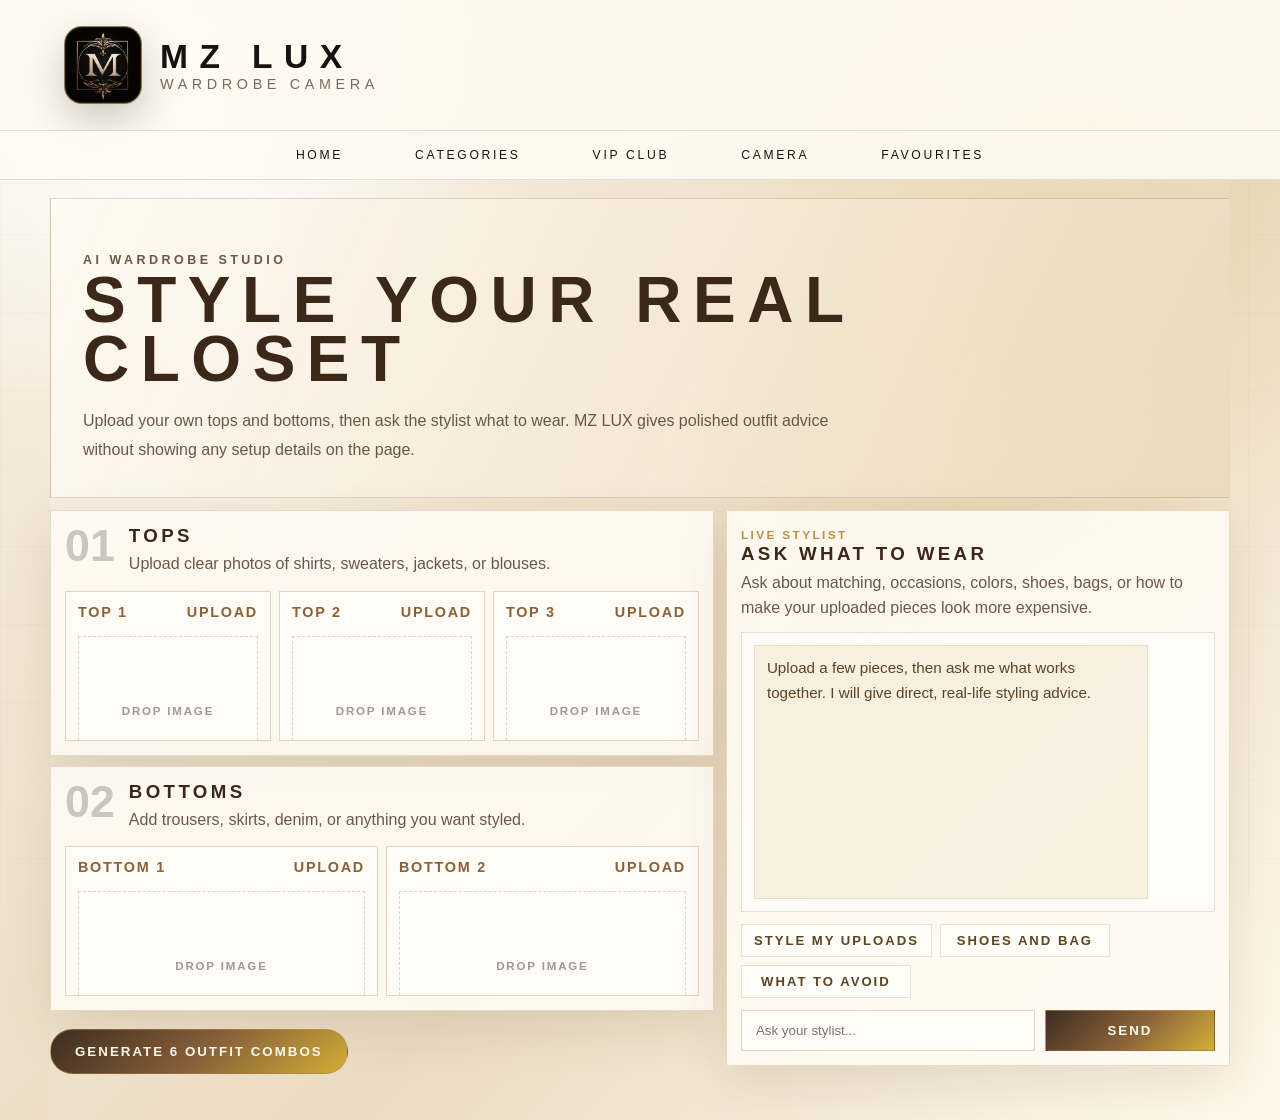
==== commit 34269d61: "Polish camera and navigation flow" ====
--- a/camera.html
+++ b/camera.html
@@ -4,7 +4,7 @@
     <meta charset="UTF-8">
     <meta name="viewport" content="width=device-width, initial-scale=1.0">
     <title>MZ LUX | Camera</title>
-    <link rel="stylesheet" href="style.css?v=20260623-no-popup">
+    <link rel="stylesheet" href="style.css?v=20260623-camera-beige-nav">
 </head>
 <body class="camera-studio-page">
 <header>
@@ -17,8 +17,8 @@
 
 <nav>
     <a href="index.html">Home</a>
+    <a href="categories.html">Categories</a>
     <a href="vip.html">VIP Club</a>
-    <a href="categories.html">Categories</a>
     <a href="camera.html">Camera</a>
     <a href="favourites.html">Favourites</a>
 </nav>
@@ -114,6 +114,6 @@
     <section id="cameraResults" class="camera-results"></section>
 </main>
 
-<script src="main.js?v=20260623-no-popup"></script>
+<script src="main.js?v=20260623-camera-beige-nav"></script>
 </body>
 </html>
--- a/style.css
+++ b/style.css
@@ -9141,10 +9141,16 @@
     height: 30px !important;
     border-radius: 50% !important;
     font-size: 0.78rem !important;
+    background: rgba(255, 250, 240, 0.96) !important;
+    color: #2f2217 !important;
+    border-color: rgba(221, 184, 101, 0.62) !important;
+    box-shadow: 0 8px 18px rgba(0, 0, 0, 0.18) !important;
     transition: transform 0.22s ease, border-color 0.22s ease, background 0.22s ease !important;
 }
 
 .event-planner-icon-btn:hover {
+    background: #d4af37 !important;
+    color: #111111 !important;
     transform: translateY(-2px) scale(1.04) !important;
 }
 
@@ -9724,17 +9730,75 @@
 
 .camera-studio-page,
 .camera-studio-page .camera-page {
-    background: #121212 !important;
+    background:
+        radial-gradient(circle at 12% 8%, rgba(255, 255, 255, 0.9), transparent 26%),
+        radial-gradient(circle at 82% 18%, rgba(212, 175, 55, 0.18), transparent 28%),
+        linear-gradient(135deg, #f8efe1 0%, #eadbc2 58%, #fff8ea 100%) !important;
 }
 
 .studio-hero {
-    background: #121212 !important;
-    background-image: none !important;
+    background:
+        linear-gradient(115deg, rgba(255, 250, 242, 0.94), rgba(236, 218, 188, 0.9)),
+        radial-gradient(circle at 88% 12%, rgba(191, 149, 63, 0.26), transparent 30%) !important;
+    color: #3b2818 !important;
 }
 
 .studio-hero::after {
     content: none !important;
     display: none !important;
+}
+
+.camera-studio-page .camera-hero h2,
+.camera-studio-page .studio-panel-heading h3,
+.camera-studio-page .camera-chat-header h3,
+.camera-studio-page .camera-outfit-copy h4 {
+    color: #3b2818 !important;
+}
+
+.camera-studio-page .camera-hero p,
+.camera-studio-page .studio-panel-heading p,
+.camera-studio-page .camera-chat-header p,
+.camera-studio-page .camera-ai-comments p,
+.camera-studio-page .camera-hats li {
+    color: #6b5747 !important;
+}
+
+.camera-studio-page .camera-editorial-panel,
+.camera-studio-page .camera-chat-panel,
+.camera-studio-page .camera-outfit-card,
+.camera-studio-page .camera-empty {
+    background: rgba(255, 250, 242, 0.92) !important;
+    border-color: rgba(176, 141, 87, 0.28) !important;
+    color: #3b2818 !important;
+    box-shadow: 0 18px 46px rgba(95, 66, 32, 0.12);
+}
+
+.camera-studio-page .camera-field {
+    background: rgba(255, 253, 248, 0.74) !important;
+    border-color: rgba(176, 141, 87, 0.34) !important;
+}
+
+.camera-studio-page .camera-field-header,
+.camera-studio-page .camera-mood,
+.camera-studio-page .camera-hats span {
+    color: #8a623a !important;
+}
+
+.camera-studio-page .camera-chat-form input {
+    background: #fffdf8 !important;
+    color: #2f2217 !important;
+}
+
+.camera-studio-page .camera-chat-form button,
+.camera-studio-page .camera-actions button {
+    background: linear-gradient(135deg, #3d2d21, #8a623a 52%, #d4af37) !important;
+    color: #fffaf0 !important;
+    border: 1px solid rgba(176, 141, 87, 0.46) !important;
+}
+
+.camera-studio-page .camera-actions button:disabled {
+    cursor: wait;
+    opacity: 0.72;
 }
 
 .camera-results-heading {
@@ -9747,14 +9811,14 @@
 
 .camera-results-heading h3 {
     margin: 0;
-    color: #fffaf2;
+    color: #3b2818;
     letter-spacing: 0.18em;
     text-transform: uppercase;
 }
 
 .camera-results-heading p {
     margin: 0;
-    color: #d4af37;
+    color: #8a623a;
     font-weight: 800;
     letter-spacing: 0.08em;
     text-transform: uppercase;
@@ -9766,6 +9830,10 @@
 
 .camera-outfit-card {
     position: relative;
+}
+
+.camera-outfit-media.has-two-tops {
+    grid-template-columns: repeat(3, minmax(0, 1fr));
 }
 
 .camera-best-badge {
@@ -9786,15 +9854,15 @@
 
 .planner-mini-button {
     position: fixed;
-    top: 108px;
-    right: 18px;
+    top: 92px;
+    right: 14px;
     z-index: 9000;
     display: grid;
     gap: 2px;
-    min-width: 116px;
+    min-width: 138px;
     border: 1px solid rgba(221, 184, 101, 0.52);
     border-radius: 999px;
-    padding: 10px 14px;
+    padding: 12px 16px;
     background:
         linear-gradient(135deg, rgba(15, 13, 10, 0.94), rgba(66, 45, 22, 0.92));
     color: #fffaf0;
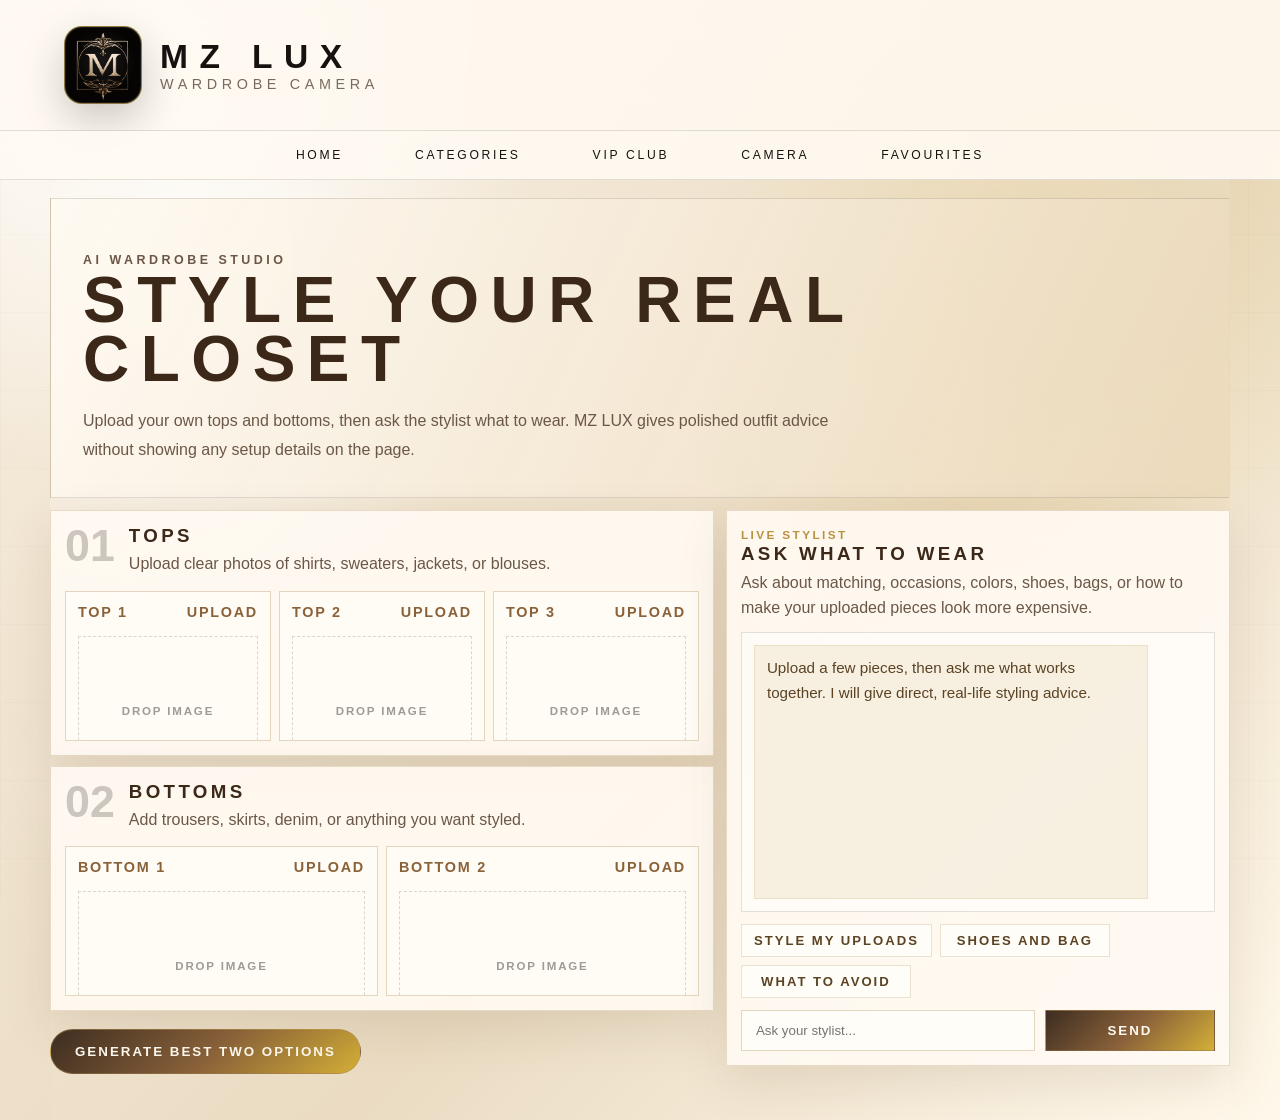
==== commit bcc8eb55: "Add category story intro and camera best pairs" ====
--- a/camera.html
+++ b/camera.html
@@ -4,7 +4,7 @@
     <meta charset="UTF-8">
     <meta name="viewport" content="width=device-width, initial-scale=1.0">
     <title>MZ LUX | Camera</title>
-    <link rel="stylesheet" href="style.css?v=20260623-camera-beige-nav">
+    <link rel="stylesheet" href="style.css?v=20260623-fashion-story-camera">
 </head>
 <body class="camera-studio-page">
 <header>
@@ -84,7 +84,7 @@
             </div>
 
             <div class="camera-actions">
-                <button id="generateCameraOutfits" type="button">Generate 6 outfit combos</button>
+                <button id="generateCameraOutfits" type="button">Generate best two options</button>
             </div>
         </div>
 
@@ -114,6 +114,6 @@
     <section id="cameraResults" class="camera-results"></section>
 </main>
 
-<script src="main.js?v=20260623-camera-beige-nav"></script>
+<script src="main.js?v=20260623-fashion-story-camera"></script>
 </body>
 </html>
--- a/style.css
+++ b/style.css
@@ -5736,6 +5736,565 @@
     font-size: 0.66rem !important;
 }
 
+.category-story-intro {
+    position: fixed;
+    inset: 0;
+    z-index: 16000;
+    display: grid;
+    place-items: center;
+    padding: 22px;
+    pointer-events: none;
+    background:
+        radial-gradient(circle at 50% 42%, rgba(221, 184, 101, 0.22), transparent 32%),
+        linear-gradient(90deg, rgba(0, 0, 0, 0.92), rgba(12, 9, 6, 0.82), rgba(0, 0, 0, 0.92));
+    animation: categoryIntroExit 3.3s ease forwards;
+}
+
+.category-story-intro::before,
+.category-story-intro::after {
+    content: "";
+    position: absolute;
+    top: 0;
+    bottom: 0;
+    width: 50%;
+    background:
+        linear-gradient(90deg, rgba(255, 248, 234, 0.08), transparent 18%),
+        #050505;
+    box-shadow: inset 0 0 0 1px rgba(221, 184, 101, 0.14);
+    animation: categoryIntroDoor 1.1s cubic-bezier(0.85, 0, 0.15, 1) 1.15s forwards;
+}
+
+.category-story-intro::before {
+    left: 0;
+    transform-origin: left center;
+}
+
+.category-story-intro::after {
+    right: 0;
+    transform-origin: right center;
+    animation-name: categoryIntroDoorRight;
+}
+
+.category-story-panel {
+    position: relative;
+    z-index: 2;
+    width: min(820px, 100%);
+    text-align: center;
+    padding: clamp(36px, 7vw, 72px) clamp(18px, 5vw, 52px);
+    border: 1px solid rgba(221, 184, 101, 0.4);
+    background:
+        linear-gradient(135deg, rgba(255, 248, 234, 0.08), transparent 36%),
+        rgba(7, 6, 5, 0.72);
+    box-shadow: 0 28px 90px rgba(0, 0, 0, 0.5), 0 0 44px rgba(221, 184, 101, 0.14);
+    backdrop-filter: blur(16px);
+    opacity: 0;
+    transform: translateY(24px) scale(0.96);
+    animation: categoryStoryPanel 2.7s cubic-bezier(0.2, 0.8, 0.2, 1) forwards;
+    overflow: hidden;
+}
+
+.category-story-panel::before {
+    content: "";
+    position: absolute;
+    inset: 0;
+    background: linear-gradient(105deg, transparent 0%, rgba(252, 246, 186, 0.22) 46%, transparent 58%);
+    transform: translateX(-120%);
+    animation: categoryStorySweep 1.25s ease 0.7s forwards;
+}
+
+.category-story-panel span,
+.category-story-panel h2,
+.category-story-panel p {
+    position: relative;
+    z-index: 1;
+}
+
+.category-story-panel span {
+    display: block;
+    color: #ddb865;
+    font-size: 0.78rem;
+    font-weight: 900;
+    letter-spacing: 0.28em;
+    text-transform: uppercase;
+}
+
+.category-story-panel h2 {
+    margin: 12px auto 10px;
+    color: #fff8dc;
+    font-size: clamp(2.4rem, 8vw, 6rem);
+    line-height: 0.92;
+    letter-spacing: 0.08em;
+    text-transform: uppercase;
+    text-shadow: 0 0 34px rgba(221, 184, 101, 0.22);
+}
+
+.category-story-panel p {
+    margin: 0;
+    color: rgba(255, 248, 234, 0.76);
+    font-size: clamp(0.86rem, 1.4vw, 1.05rem);
+    letter-spacing: 0.12em;
+    text-transform: uppercase;
+}
+
+@keyframes categoryStoryPanel {
+    0% { opacity: 0; transform: translateY(30px) scale(0.9); filter: blur(8px); }
+    18%, 72% { opacity: 1; transform: translateY(0) scale(1); filter: blur(0); }
+    100% { opacity: 0; transform: translateY(-18px) scale(0.98); filter: blur(4px); }
+}
+
+@keyframes categoryStorySweep {
+    0% { transform: translateX(-120%); }
+    100% { transform: translateX(120%); }
+}
+
+@keyframes categoryIntroDoor {
+    0% { transform: translateX(0); }
+    100% { transform: translateX(-104%); }
+}
+
+@keyframes categoryIntroDoorRight {
+    0% { transform: translateX(0); }
+    100% { transform: translateX(104%); }
+}
+
+@keyframes categoryIntroExit {
+    0%, 82% { opacity: 1; visibility: visible; }
+    100% { opacity: 0; visibility: hidden; }
+}
+
+.outfit-runway-reveal {
+    position: fixed;
+    inset: 0;
+    z-index: 15000;
+    display: grid;
+    place-items: center;
+    padding: 18px;
+    background:
+        radial-gradient(circle at 50% 34%, rgba(221, 184, 101, 0.18), transparent 38%),
+        linear-gradient(90deg, rgba(0, 0, 0, 0.82), transparent 26%, transparent 74%, rgba(0, 0, 0, 0.82)),
+        rgba(3, 3, 3, 0.86);
+    opacity: 0;
+    pointer-events: none;
+    transition: opacity 340ms ease;
+    backdrop-filter: blur(14px);
+}
+
+.styleme-runway-static {
+    position: fixed;
+    inset: 0;
+    z-index: 14999;
+    display: grid;
+    place-items: center;
+    padding: 18px;
+    background:
+        radial-gradient(circle at 50% 34%, rgba(252, 246, 186, 0.22), transparent 38%),
+        linear-gradient(90deg, rgba(0, 0, 0, 0.9), transparent 24%, transparent 76%, rgba(0, 0, 0, 0.9)),
+        rgba(3, 3, 3, 0.88);
+    opacity: 0;
+    visibility: hidden;
+    pointer-events: none;
+    backdrop-filter: blur(14px);
+}
+
+body.runway-static-live .styleme-runway-static {
+    visibility: visible;
+    animation: runwayStaticShow 4.2s ease both;
+}
+
+.styleme-runway-static .runway-reveal-stage {
+    transform: translateY(20px) scale(0.94);
+}
+
+body.runway-static-live .styleme-runway-static .runway-reveal-stage {
+    animation: runwayStageBlast 4.2s cubic-bezier(0.2, 0.8, 0.2, 1) both;
+}
+
+body.runway-static-live .styleme-runway-static .runway-door-left {
+    animation: runwayDoorLeft 0.7s cubic-bezier(0.85, 0, 0.15, 1) forwards;
+}
+
+body.runway-static-live .styleme-runway-static .runway-door-right {
+    animation: runwayDoorRight 0.7s cubic-bezier(0.85, 0, 0.15, 1) forwards;
+}
+
+body.runway-static-live .styleme-runway-static .runway-reveal-line {
+    animation: runwayLineBlast 1.1s cubic-bezier(0.2, 0.8, 0.2, 1) 0.22s both;
+}
+
+body.runway-static-live .styleme-runway-static .runway-reveal-piece {
+    animation:
+        runwayCardBlast 0.9s cubic-bezier(0.2, 0.8, 0.2, 1) calc(0.48s + var(--runway-i) * 0.09s) both,
+        runwayPieceFloat 1.2s ease-in-out calc(1.25s + var(--runway-i) * 0.08s) infinite alternate;
+}
+
+body.runway-static-live .styleme-runway-static .runway-reveal-stamp {
+    animation: runwayStampHit 1.1s cubic-bezier(0.2, 0.8, 0.2, 1) 0.95s both;
+}
+
+body.runway-static-live .styleme-runway-static .runway-reveal-sparks i {
+    animation: runwaySparkBurst 1.35s ease-out calc(0.25s + var(--spark-i) * 0.045s) forwards;
+}
+
+body.runway-static-live .styleme-runway-static .runway-reveal-beams span {
+    animation: runwayBeamSweep 1.3s ease-in-out 0.18s infinite alternate;
+}
+
+.outfit-runway-reveal.is-live {
+    opacity: 1;
+    pointer-events: auto;
+}
+
+.outfit-runway-reveal.is-leaving {
+    opacity: 0;
+}
+
+.runway-reveal-stage {
+    position: relative;
+    width: min(1040px, 100%);
+    min-height: min(640px, calc(100vh - 36px));
+    overflow: hidden;
+    border: 1px solid rgba(221, 184, 101, 0.38);
+    border-radius: 28px;
+    background:
+        linear-gradient(120deg, rgba(255, 248, 234, 0.08), transparent 34%),
+        linear-gradient(180deg, rgba(16, 14, 12, 0.96), rgba(5, 5, 5, 0.98));
+    box-shadow: 0 34px 110px rgba(0, 0, 0, 0.58), inset 0 1px 0 rgba(255, 248, 234, 0.12);
+    transform: translateY(18px) scale(0.98);
+    transition: transform 420ms cubic-bezier(0.2, 0.8, 0.2, 1);
+    isolation: isolate;
+}
+
+.outfit-runway-reveal.is-live .runway-reveal-stage {
+    transform: translateY(0) scale(1);
+}
+
+.runway-reveal-close {
+    position: absolute;
+    top: 14px;
+    right: 14px;
+    z-index: 5;
+    width: 34px;
+    height: 34px;
+    border: 1px solid rgba(221, 184, 101, 0.48);
+    border-radius: 50%;
+    background: rgba(255, 248, 234, 0.08);
+    color: #fff1be;
+    cursor: pointer;
+}
+
+.runway-reveal-light {
+    position: absolute;
+    inset: -28% 18% auto;
+    height: 62%;
+    background: radial-gradient(ellipse at center, rgba(255, 248, 214, 0.26), transparent 68%);
+    transform: translateY(-18%);
+    pointer-events: none;
+    animation: runwayLightPulse 1.8s ease-in-out infinite alternate;
+}
+
+.runway-reveal-door {
+    position: absolute;
+    inset: 0;
+    z-index: 4;
+    width: 50.5%;
+    background:
+        linear-gradient(90deg, rgba(255, 248, 234, 0.08), transparent 18%),
+        linear-gradient(180deg, #050505, #14100b 48%, #050505);
+    box-shadow: inset 0 0 0 1px rgba(221, 184, 101, 0.18);
+    transform: translateX(0);
+    pointer-events: none;
+}
+
+.runway-door-left {
+    left: 0;
+    right: auto;
+}
+
+.runway-door-right {
+    left: auto;
+    right: 0;
+    background:
+        linear-gradient(270deg, rgba(255, 248, 234, 0.08), transparent 18%),
+        linear-gradient(180deg, #050505, #14100b 48%, #050505);
+}
+
+.outfit-runway-reveal.is-live .runway-door-left {
+    animation: runwayDoorLeft 1.05s cubic-bezier(0.85, 0, 0.15, 1) forwards;
+}
+
+.outfit-runway-reveal.is-live .runway-door-right {
+    animation: runwayDoorRight 1.05s cubic-bezier(0.85, 0, 0.15, 1) forwards;
+}
+
+.runway-reveal-beams {
+    position: absolute;
+    inset: 0;
+    z-index: 1;
+    pointer-events: none;
+    overflow: hidden;
+}
+
+.runway-reveal-beams span {
+    position: absolute;
+    top: -28%;
+    left: calc(20% + var(--beam-x, 0%));
+    width: 20%;
+    height: 150%;
+    opacity: 0;
+    background: linear-gradient(180deg, rgba(255, 248, 214, 0.34), transparent 72%);
+    filter: blur(10px);
+    transform: rotate(var(--beam-rotate, 18deg)) translateY(-12%);
+    transform-origin: top center;
+}
+
+.runway-reveal-beams span:nth-child(1) { --beam-x: -4%; --beam-rotate: 20deg; }
+.runway-reveal-beams span:nth-child(2) { --beam-x: 28%; --beam-rotate: 0deg; }
+.runway-reveal-beams span:nth-child(3) { --beam-x: 56%; --beam-rotate: -20deg; }
+
+.outfit-runway-reveal.is-live .runway-reveal-beams span {
+    animation: runwayBeamSweep 2.8s ease-in-out 0.4s infinite alternate;
+}
+
+.runway-reveal-sparks {
+    position: absolute;
+    inset: 0;
+    z-index: 3;
+    pointer-events: none;
+    overflow: hidden;
+}
+
+.runway-reveal-sparks i {
+    position: absolute;
+    left: calc(4% + var(--spark-i) * 5.1%);
+    top: calc(16% + var(--spark-i) * 2.7%);
+    width: 5px;
+    height: 5px;
+    border-radius: 50%;
+    background: #fcf6ba;
+    opacity: 0;
+    box-shadow: 0 0 16px rgba(252, 246, 186, 0.9);
+    transform: translate3d(0, 20px, 0) scale(0.4);
+}
+
+.outfit-runway-reveal.is-live .runway-reveal-sparks i {
+    animation: runwaySparkBurst 1.6s ease-out calc(0.55s + var(--spark-i) * 0.055s) forwards;
+}
+
+.runway-reveal-copy {
+    position: relative;
+    z-index: 2;
+    max-width: 760px;
+    padding: clamp(28px, 5vw, 54px) clamp(22px, 5vw, 58px) 12px;
+}
+
+.runway-reveal-copy span {
+    color: #ddb865;
+    font-size: 0.72rem;
+    font-weight: 900;
+    letter-spacing: 0.26em;
+    text-transform: uppercase;
+}
+
+.runway-reveal-copy h2 {
+    margin: 8px 0 10px;
+    color: #fff8dc;
+    font-size: clamp(2.4rem, 8vw, 6.4rem);
+    line-height: 0.9;
+    letter-spacing: 0.08em;
+    text-transform: uppercase;
+}
+
+.runway-reveal-copy p {
+    color: rgba(255, 248, 234, 0.76);
+    font-size: clamp(0.76rem, 1.4vw, 0.95rem);
+    letter-spacing: 0.08em;
+    line-height: 1.6;
+    text-transform: uppercase;
+}
+
+.runway-reveal-line {
+    position: absolute;
+    left: 50%;
+    bottom: 44px;
+    width: min(72%, 680px);
+    height: 1px;
+    background: linear-gradient(90deg, transparent, rgba(221, 184, 101, 0.8), transparent);
+    transform: translateX(-50%) scaleX(0);
+    transform-origin: center;
+    transition: transform 900ms cubic-bezier(0.2, 0.8, 0.2, 1) 220ms;
+}
+
+.outfit-runway-reveal.is-live .runway-reveal-line {
+    transform: translateX(-50%) scaleX(1);
+}
+
+.runway-reveal-pieces {
+    position: relative;
+    z-index: 2;
+    display: grid;
+    grid-template-columns: repeat(4, minmax(0, 1fr));
+    gap: clamp(10px, 2vw, 18px);
+    padding: 12px clamp(18px, 5vw, 58px) 78px;
+}
+
+.runway-reveal-piece {
+    min-width: 0;
+    border: 1px solid rgba(221, 184, 101, 0.24);
+    border-radius: 18px;
+    padding: 10px;
+    background: rgba(255, 248, 234, 0.08);
+    box-shadow: 0 18px 42px rgba(0, 0, 0, 0.26);
+    opacity: 0;
+    transform: translate3d(0, 44px, 0) scale(0.94);
+    transition:
+        opacity 520ms ease calc(360ms + var(--runway-i) * 130ms),
+        transform 620ms cubic-bezier(0.2, 0.8, 0.2, 1) calc(360ms + var(--runway-i) * 130ms);
+}
+
+.outfit-runway-reveal.is-live .runway-reveal-piece {
+    opacity: 1;
+    transform: translate3d(0, 0, 0) scale(1);
+    animation: runwayPieceFloat 1.8s ease-in-out calc(1.25s + var(--runway-i) * 0.08s) infinite alternate;
+}
+
+.runway-reveal-piece img {
+    width: 100%;
+    aspect-ratio: 4 / 5;
+    object-fit: contain;
+    border-radius: 12px;
+    background: linear-gradient(135deg, #fff8ea, #eadbc2);
+}
+
+.runway-reveal-piece span,
+.runway-reveal-piece strong {
+    display: block;
+    overflow: hidden;
+    text-overflow: ellipsis;
+    white-space: nowrap;
+}
+
+.runway-reveal-piece span {
+    margin-top: 9px;
+    color: #ddb865;
+    font-size: 0.62rem;
+    font-weight: 900;
+    letter-spacing: 0.18em;
+    text-transform: uppercase;
+}
+
+.runway-reveal-piece strong {
+    margin-top: 4px;
+    color: #fff8dc;
+    font-size: 0.82rem;
+    letter-spacing: 0.06em;
+    text-transform: uppercase;
+}
+
+.runway-reveal-stamp {
+    position: absolute;
+    right: clamp(22px, 5vw, 60px);
+    bottom: 24px;
+    z-index: 3;
+    border: 1px solid rgba(221, 184, 101, 0.7);
+    border-radius: 999px;
+    padding: 12px 18px;
+    color: #111111;
+    background: linear-gradient(90deg, #bf953f, #fcf6ba, #b38728);
+    font-size: clamp(0.72rem, 1.2vw, 0.92rem);
+    font-weight: 1000;
+    letter-spacing: 0.18em;
+    text-transform: uppercase;
+    opacity: 0;
+    transform: rotate(-8deg) scale(0.74);
+    transition: opacity 380ms ease 1180ms, transform 480ms cubic-bezier(0.2, 0.8, 0.2, 1) 1180ms;
+}
+
+.outfit-runway-reveal.is-live .runway-reveal-stamp {
+    opacity: 1;
+    transform: rotate(-8deg) scale(1);
+    animation: runwayStampHit 1.3s cubic-bezier(0.2, 0.8, 0.2, 1) 1.18s both;
+}
+
+@keyframes runwayDoorLeft {
+    0% { transform: translateX(0); }
+    100% { transform: translateX(-105%); }
+}
+
+@keyframes runwayDoorRight {
+    0% { transform: translateX(0); }
+    100% { transform: translateX(105%); }
+}
+
+@keyframes runwayLightPulse {
+    0% { opacity: 0.42; transform: translateY(-18%) scale(0.94); }
+    100% { opacity: 0.82; transform: translateY(-14%) scale(1.08); }
+}
+
+@keyframes runwayBeamSweep {
+    0% { opacity: 0.08; transform: rotate(var(--beam-rotate)) translate3d(-18px, -12%, 0); }
+    50% { opacity: 0.34; }
+    100% { opacity: 0.16; transform: rotate(calc(var(--beam-rotate) * -0.85)) translate3d(22px, -8%, 0); }
+}
+
+@keyframes runwaySparkBurst {
+    0% { opacity: 0; transform: translate3d(0, 22px, 0) scale(0.35); }
+    28% { opacity: 1; }
+    100% { opacity: 0; transform: translate3d(calc((var(--spark-i) - 9) * 8px), -150px, 0) scale(1.15); }
+}
+
+@keyframes runwayPieceFloat {
+    0% { translate: 0 0; }
+    100% { translate: 0 -8px; }
+}
+
+@keyframes runwayStampHit {
+    0% { opacity: 0; transform: rotate(-18deg) scale(2.6); filter: blur(6px); }
+    42% { opacity: 1; transform: rotate(-8deg) scale(0.88); filter: blur(0); }
+    66% { transform: rotate(-8deg) scale(1.08); }
+    100% { opacity: 1; transform: rotate(-8deg) scale(1); }
+}
+
+@keyframes runwayStaticShow {
+    0% { opacity: 0; }
+    8%, 82% { opacity: 1; }
+    100% { opacity: 0; visibility: hidden; }
+}
+
+@keyframes runwayStageBlast {
+    0% { transform: translateY(28px) scale(0.86); filter: blur(8px); }
+    18% { transform: translateY(0) scale(1.02); filter: blur(0); }
+    80% { transform: translateY(0) scale(1); filter: blur(0); }
+    100% { transform: translateY(-12px) scale(0.98); filter: blur(5px); }
+}
+
+@keyframes runwayLineBlast {
+    0% { transform: translateX(-50%) scaleX(0); opacity: 0; }
+    38% { opacity: 1; }
+    100% { transform: translateX(-50%) scaleX(1); opacity: 1; }
+}
+
+@keyframes runwayCardBlast {
+    0% { opacity: 0; transform: translate3d(0, 90px, 0) rotateX(28deg) scale(0.72); filter: blur(8px); }
+    58% { opacity: 1; filter: blur(0); }
+    100% { opacity: 1; transform: translate3d(0, 0, 0) rotateX(0deg) scale(1); filter: blur(0); }
+}
+
+@media (max-width: 720px) {
+    .runway-reveal-stage {
+        min-height: calc(100vh - 28px);
+        border-radius: 22px;
+    }
+
+    .runway-reveal-pieces {
+        grid-template-columns: repeat(2, minmax(0, 1fr));
+        padding-bottom: 88px;
+    }
+
+    .runway-reveal-copy h2 {
+        font-size: clamp(2.2rem, 15vw, 4rem);
+    }
+}
+
 /* MZ LUX Stylist Suite */
 .stylist-suite {
     display: none;
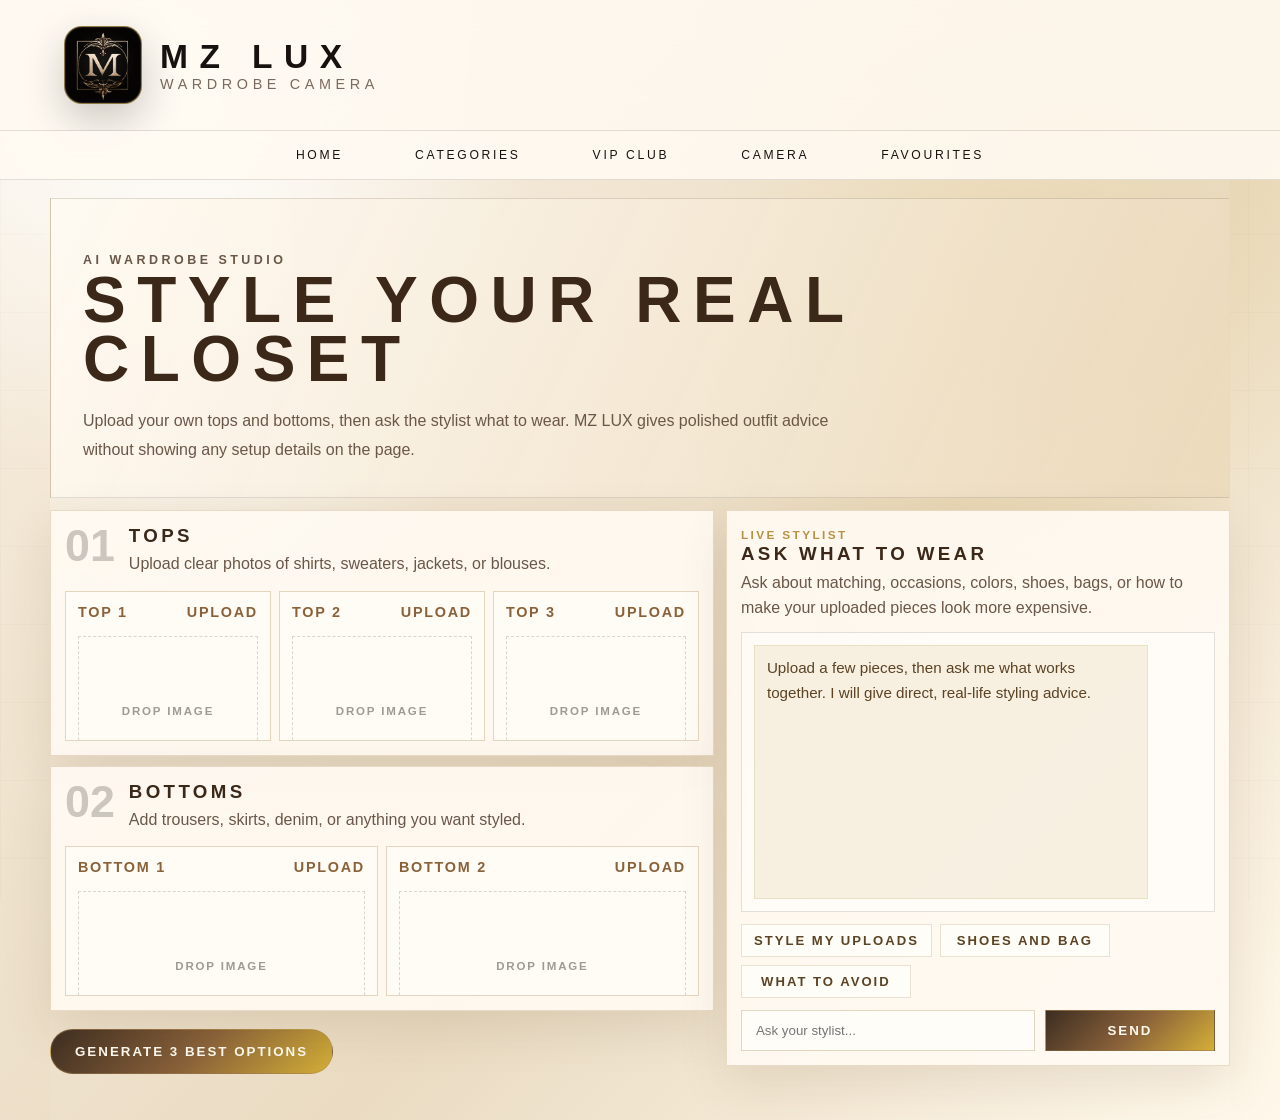
==== commit 8f085353: "Update camera to three best options" ====
--- a/camera.html
+++ b/camera.html
@@ -4,7 +4,7 @@
     <meta charset="UTF-8">
     <meta name="viewport" content="width=device-width, initial-scale=1.0">
     <title>MZ LUX | Camera</title>
-    <link rel="stylesheet" href="style.css?v=20260623-fashion-story-camera">
+    <link rel="stylesheet" href="style.css?v=20260623-camera-three-options">
 </head>
 <body class="camera-studio-page">
 <header>
@@ -84,7 +84,7 @@
             </div>
 
             <div class="camera-actions">
-                <button id="generateCameraOutfits" type="button">Generate best two options</button>
+                <button id="generateCameraOutfits" type="button">Generate 3 best options</button>
             </div>
         </div>
 
@@ -114,6 +114,6 @@
     <section id="cameraResults" class="camera-results"></section>
 </main>
 
-<script src="main.js?v=20260623-fashion-story-camera"></script>
+<script src="main.js?v=20260623-camera-three-options"></script>
 </body>
 </html>
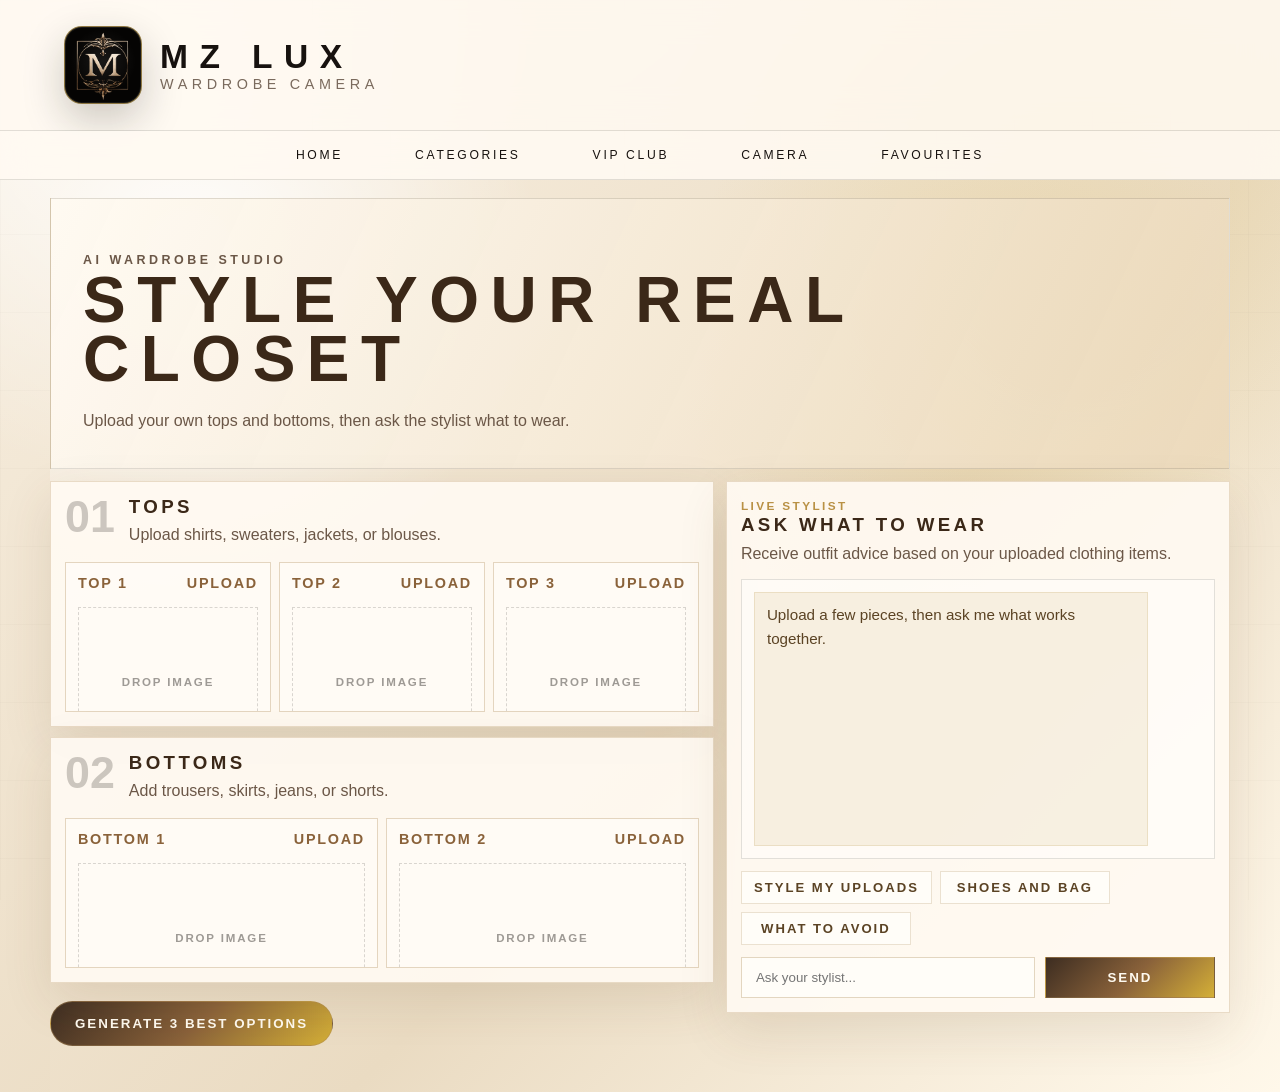
==== commit 42cec989: "nth" ====
--- a/camera.html
+++ b/camera.html
@@ -1,12 +1,20 @@
 <!DOCTYPE html>
 <html lang="en">
 <head>
+    <!-- Basic page setup and responsive design -->
     <meta charset="UTF-8">
     <meta name="viewport" content="width=device-width, initial-scale=1.0">
+
+    <!-- Browser tab title -->
     <title>MZ LUX | Camera</title>
+
+    <!-- External stylesheet -->
     <link rel="stylesheet" href="style.css?v=20260623-camera-three-options">
 </head>
+
 <body class="camera-studio-page">
+
+<!-- Website Header -->
 <header>
     <div class="logo"><span class="logo-initials">MZ</span></div>
     <div>
@@ -15,6 +23,7 @@
     </div>
 </header>
 
+<!-- Navigation Menu -->
 <nav>
     <a href="index.html">Home</a>
     <a href="categories.html">Categories</a>
@@ -24,96 +33,167 @@
 </nav>
 
 <main class="camera-page studio-layout">
+
+    <!-- Hero section introducing the Camera feature -->
     <section class="camera-hero studio-hero">
         <p class="hero-kicker">AI wardrobe studio</p>
         <h2>Style Your Real Closet</h2>
-        <p>Upload your own tops and bottoms, then ask the stylist what to wear. MZ LUX gives polished outfit advice without showing any setup details on the page.</p>
+        <p>Upload your own tops and bottoms, then ask the stylist what to wear.</p>
     </section>
 
     <section class="studio-shell">
+
+        <!-- Clothing upload section -->
         <div class="camera-stack">
+
             <div class="camera-intake-grid">
+
+                <!-- Top clothing uploads -->
                 <div class="camera-editorial-panel">
                     <div class="studio-panel-heading">
                         <span>01</span>
                         <div>
                             <h3>Tops</h3>
-                            <p>Upload clear photos of shirts, sweaters, jackets, or blouses.</p>
+                            <p>Upload shirts, sweaters, jackets, or blouses.</p>
                         </div>
                     </div>
+
+                    <!-- Top image upload slots -->
                     <div class="camera-inputs">
+
+                        <!-- Top Upload 1 -->
                         <label class="camera-field" data-role="top-input" data-label="Top 1">
-                            <div class="camera-field-header"><span>Top 1</span><span>Upload</span></div>
+                            <div class="camera-field-header">
+                                <span>Top 1</span>
+                                <span>Upload</span>
+                            </div>
                             <div class="camera-field-preview" data-preview></div>
                             <input type="file" accept="image/*" capture="environment">
                         </label>
+
+                        <!-- Top Upload 2 -->
                         <label class="camera-field" data-role="top-input" data-label="Top 2">
-                            <div class="camera-field-header"><span>Top 2</span><span>Upload</span></div>
+                            <div class="camera-field-header">
+                                <span>Top 2</span>
+                                <span>Upload</span>
+                            </div>
                             <div class="camera-field-preview" data-preview></div>
                             <input type="file" accept="image/*" capture="environment">
                         </label>
+
+                        <!-- Top Upload 3 -->
                         <label class="camera-field" data-role="top-input" data-label="Top 3">
-                            <div class="camera-field-header"><span>Top 3</span><span>Upload</span></div>
+                            <div class="camera-field-header">
+                                <span>Top 3</span>
+                                <span>Upload</span>
+                            </div>
                             <div class="camera-field-preview" data-preview></div>
                             <input type="file" accept="image/*" capture="environment">
                         </label>
+
                     </div>
                 </div>
 
+                <!-- Bottom clothing uploads -->
                 <div class="camera-editorial-panel">
                     <div class="studio-panel-heading">
                         <span>02</span>
                         <div>
                             <h3>Bottoms</h3>
-                            <p>Add trousers, skirts, denim, or anything you want styled.</p>
+                            <p>Add trousers, skirts, jeans, or shorts.</p>
                         </div>
                     </div>
+
+                    <!-- Bottom image upload slots -->
                     <div class="camera-inputs">
+
+                        <!-- Bottom Upload 1 -->
                         <label class="camera-field" data-role="bottom-input" data-label="Bottom 1">
-                            <div class="camera-field-header"><span>Bottom 1</span><span>Upload</span></div>
+                            <div class="camera-field-header">
+                                <span>Bottom 1</span>
+                                <span>Upload</span>
+                            </div>
                             <div class="camera-field-preview" data-preview></div>
                             <input type="file" accept="image/*" capture="environment">
                         </label>
+
+                        <!-- Bottom Upload 2 -->
                         <label class="camera-field" data-role="bottom-input" data-label="Bottom 2">
-                            <div class="camera-field-header"><span>Bottom 2</span><span>Upload</span></div>
+                            <div class="camera-field-header">
+                                <span>Bottom 2</span>
+                                <span>Upload</span>
+                            </div>
                             <div class="camera-field-preview" data-preview></div>
                             <input type="file" accept="image/*" capture="environment">
                         </label>
+
                     </div>
+                </div>
+
+            </div>
+
+            <!-- Button used to generate outfit suggestions -->
+            <div class="camera-actions">
+                <button id="generateCameraOutfits" type="button">
+                    Generate 3 Best Options
+                </button>
+            </div>
+
+        </div>
+
+        <!-- AI Stylist Chat Section -->
+        <section class="camera-chat-panel" aria-label="Style assistant chat">
+
+            <!-- Chat Header -->
+            <div class="camera-chat-header">
+                <span>Live Stylist</span>
+                <h3>Ask What To Wear</h3>
+                <p>Receive outfit advice based on your uploaded clothing items.</p>
+            </div>
+
+            <!-- Chat conversation area -->
+            <div id="chatMessages" class="camera-chat-messages">
+                <div class="chat-bubble assistant">
+                    <p>Upload a few pieces, then ask me what works together.</p>
                 </div>
             </div>
 
-            <div class="camera-actions">
-                <button id="generateCameraOutfits" type="button">Generate 3 best options</button>
+            <!-- Quick suggestion buttons -->
+            <div class="chat-suggestions" aria-label="Suggested style prompts">
+                <button type="button" class="chat-chip" data-prompt="Using my uploaded pieces, what should I wear today?">
+                    Style my uploads
+                </button>
+
+                <button type="button" class="chat-chip" data-prompt="Which shoes and bag would make this outfit look expensive?">
+                    Shoes and bag
+                </button>
+
+                <button type="button" class="chat-chip" data-prompt="What should I avoid with these pieces?">
+                    What to avoid
+                </button>
             </div>
-        </div>
 
-        <section class="camera-chat-panel" aria-label="Style assistant chat">
-            <div class="camera-chat-header">
-                <span>Live stylist</span>
-                <h3>Ask What To Wear</h3>
-                <p>Ask about matching, occasions, colors, shoes, bags, or how to make your uploaded pieces look more expensive.</p>
-            </div>
-            <div id="chatMessages" class="camera-chat-messages">
-                <div class="chat-bubble assistant">
-                    <p>Upload a few pieces, then ask me what works together. I will give direct, real-life styling advice.</p>
-                </div>
-            </div>
-            <div class="chat-suggestions" aria-label="Suggested style prompts">
-                <button type="button" class="chat-chip" data-prompt="Using my uploaded pieces, what should I wear today?">Style my uploads</button>
-                <button type="button" class="chat-chip" data-prompt="Which shoes and bag would make this outfit look expensive?">Shoes and bag</button>
-                <button type="button" class="chat-chip" data-prompt="What should I avoid with these pieces?">What to avoid</button>
-            </div>
+            <!-- User message input form -->
             <form id="chatForm" class="camera-chat-form">
-                <input id="chatInput" type="text" placeholder="Ask your stylist..." autocomplete="off">
+                <input
+                    id="chatInput"
+                    type="text"
+                    placeholder="Ask your stylist..."
+                    autocomplete="off">
                 <button type="submit">Send</button>
             </form>
+
         </section>
+
     </section>
 
+    <!-- Outfit recommendations will appear here -->
     <section id="cameraResults" class="camera-results"></section>
+
 </main>
 
+<!-- Main JavaScript file -->
 <script src="main.js?v=20260623-camera-three-options"></script>
+
 </body>
-</html>
+</html>
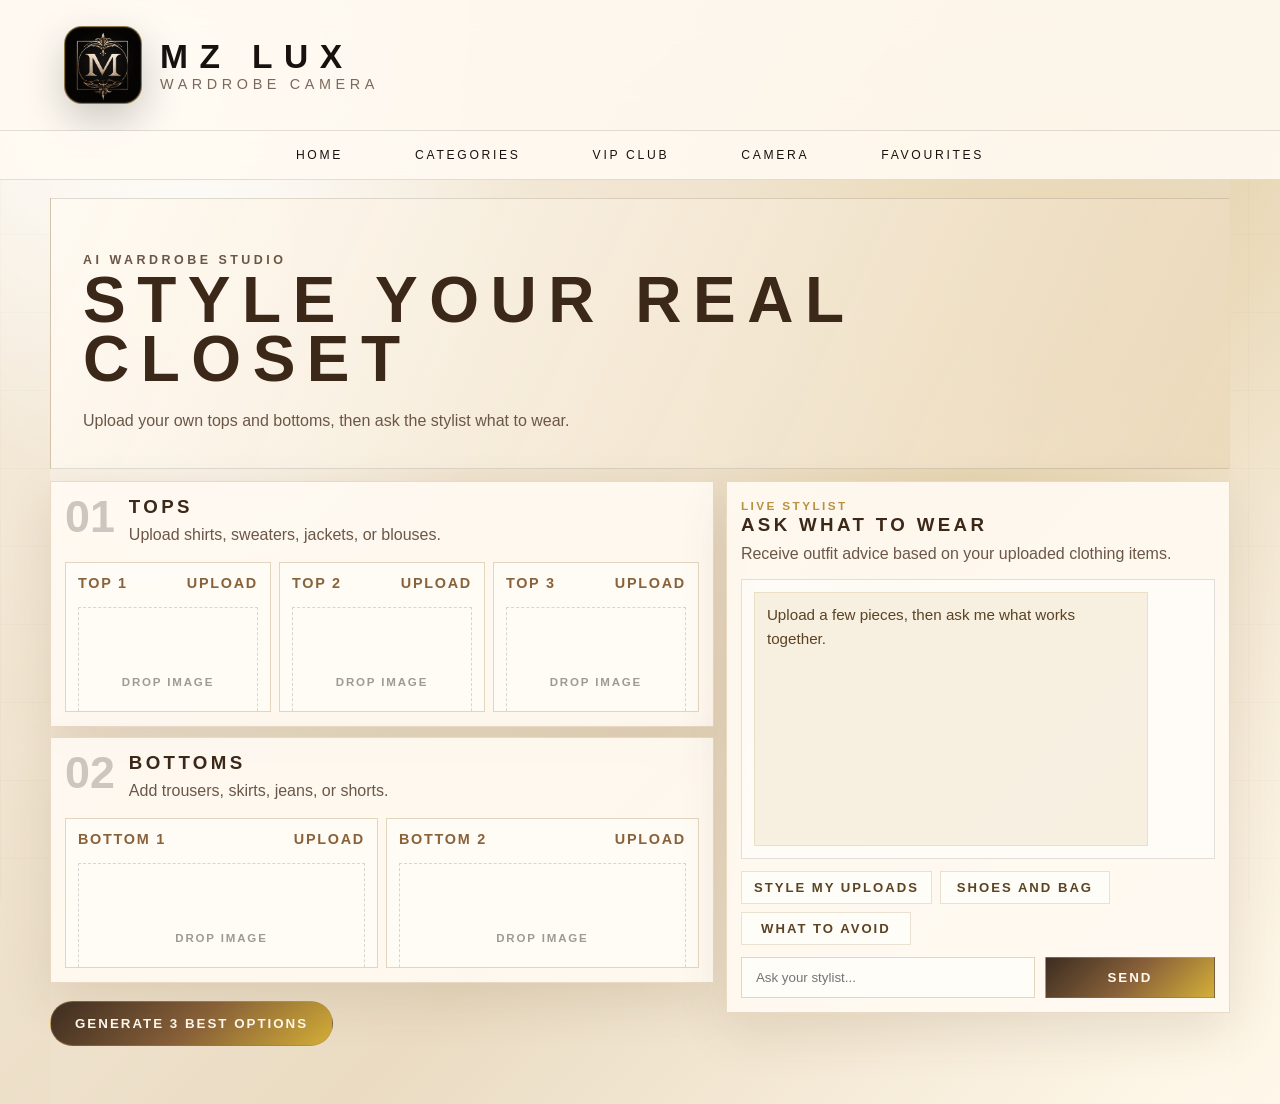
==== commit ad6b9cc1: "Merge branch 'main' of https://github.com/madeehazafar-cyber/mz-lux" ====
--- a/camera.html
+++ b/camera.html
@@ -185,7 +185,8 @@
 
         </section>
 
-    </section>
+    </s
+    ection>
 
     <!-- Outfit recommendations will appear here -->
     <section id="cameraResults" class="camera-results"></section>
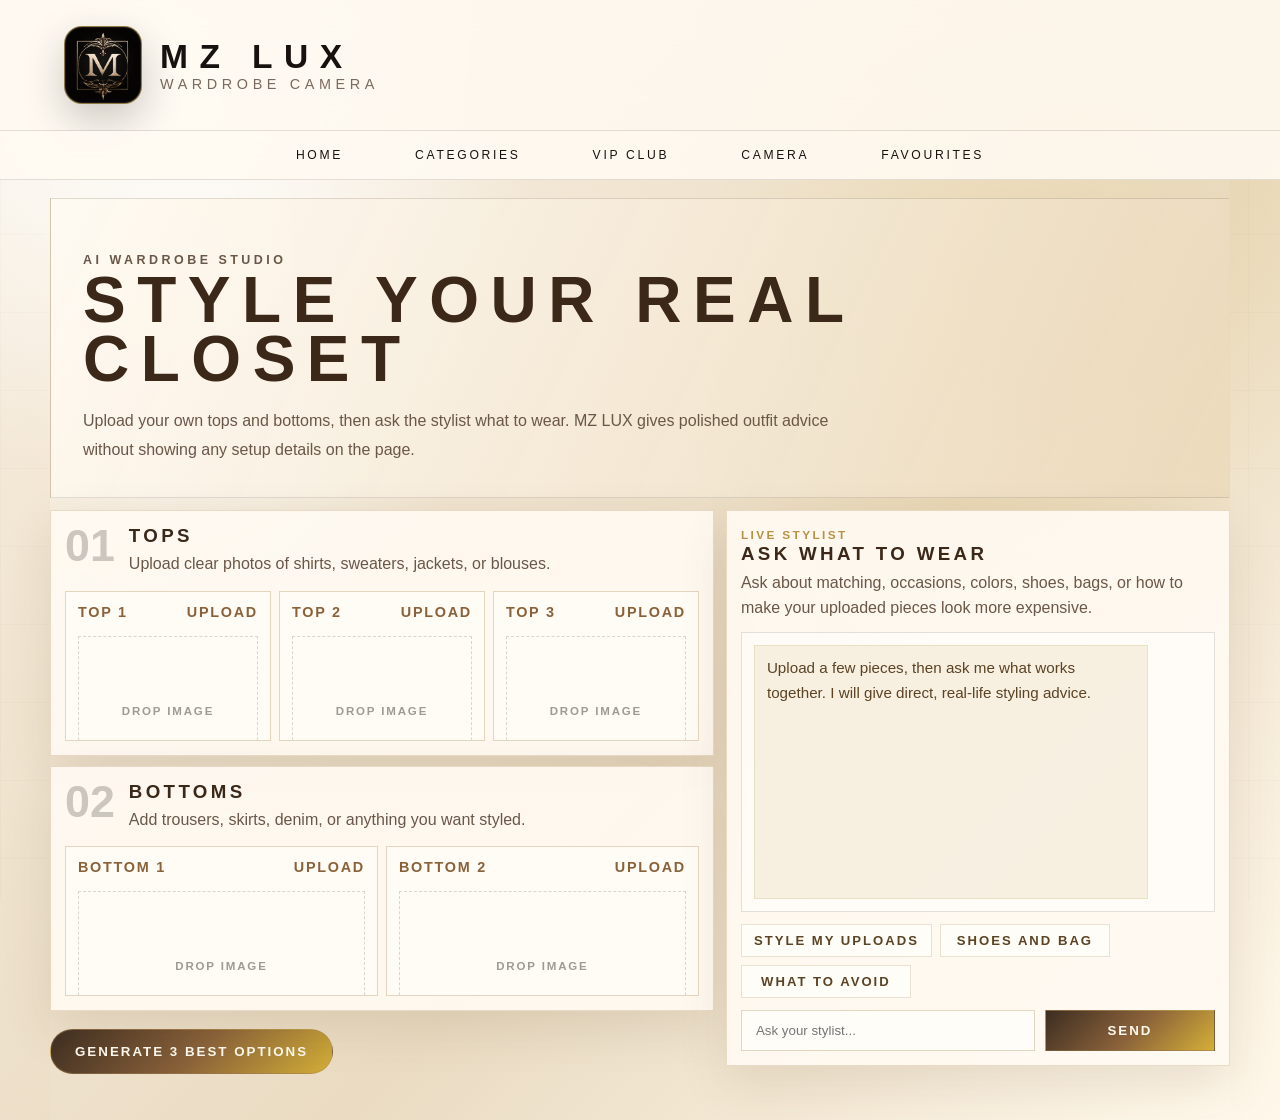
==== commit 63cbefb0: "Add code comments and organize images" ====
--- a/camera.html
+++ b/camera.html
@@ -1,20 +1,13 @@
-<!DOCTYPE html>
+﻿<!DOCTYPE html>
+<!-- This HTML file creates one page of the MZ LUX fashion website. -->
 <html lang="en">
 <head>
-    <!-- Basic page setup and responsive design -->
     <meta charset="UTF-8">
     <meta name="viewport" content="width=device-width, initial-scale=1.0">
-
-    <!-- Browser tab title -->
     <title>MZ LUX | Camera</title>
-
-    <!-- External stylesheet -->
     <link rel="stylesheet" href="style.css?v=20260623-camera-three-options">
 </head>
-
 <body class="camera-studio-page">
-
-<!-- Website Header -->
 <header>
     <div class="logo"><span class="logo-initials">MZ</span></div>
     <div>
@@ -23,7 +16,6 @@
     </div>
 </header>
 
-<!-- Navigation Menu -->
 <nav>
     <a href="index.html">Home</a>
     <a href="categories.html">Categories</a>
@@ -33,168 +25,97 @@
 </nav>
 
 <main class="camera-page studio-layout">
-
-    <!-- Hero section introducing the Camera feature -->
     <section class="camera-hero studio-hero">
         <p class="hero-kicker">AI wardrobe studio</p>
         <h2>Style Your Real Closet</h2>
-        <p>Upload your own tops and bottoms, then ask the stylist what to wear.</p>
+        <p>Upload your own tops and bottoms, then ask the stylist what to wear. MZ LUX gives polished outfit advice without showing any setup details on the page.</p>
     </section>
 
     <section class="studio-shell">
-
-        <!-- Clothing upload section -->
         <div class="camera-stack">
-
             <div class="camera-intake-grid">
-
-                <!-- Top clothing uploads -->
                 <div class="camera-editorial-panel">
                     <div class="studio-panel-heading">
                         <span>01</span>
                         <div>
                             <h3>Tops</h3>
-                            <p>Upload shirts, sweaters, jackets, or blouses.</p>
+                            <p>Upload clear photos of shirts, sweaters, jackets, or blouses.</p>
                         </div>
                     </div>
-
-                    <!-- Top image upload slots -->
                     <div class="camera-inputs">
-
-                        <!-- Top Upload 1 -->
                         <label class="camera-field" data-role="top-input" data-label="Top 1">
-                            <div class="camera-field-header">
-                                <span>Top 1</span>
-                                <span>Upload</span>
-                            </div>
+                            <div class="camera-field-header"><span>Top 1</span><span>Upload</span></div>
                             <div class="camera-field-preview" data-preview></div>
                             <input type="file" accept="image/*" capture="environment">
                         </label>
-
-                        <!-- Top Upload 2 -->
                         <label class="camera-field" data-role="top-input" data-label="Top 2">
-                            <div class="camera-field-header">
-                                <span>Top 2</span>
-                                <span>Upload</span>
-                            </div>
+                            <div class="camera-field-header"><span>Top 2</span><span>Upload</span></div>
                             <div class="camera-field-preview" data-preview></div>
                             <input type="file" accept="image/*" capture="environment">
                         </label>
-
-                        <!-- Top Upload 3 -->
                         <label class="camera-field" data-role="top-input" data-label="Top 3">
-                            <div class="camera-field-header">
-                                <span>Top 3</span>
-                                <span>Upload</span>
-                            </div>
+                            <div class="camera-field-header"><span>Top 3</span><span>Upload</span></div>
                             <div class="camera-field-preview" data-preview></div>
                             <input type="file" accept="image/*" capture="environment">
                         </label>
-
                     </div>
                 </div>
 
-                <!-- Bottom clothing uploads -->
                 <div class="camera-editorial-panel">
                     <div class="studio-panel-heading">
                         <span>02</span>
                         <div>
                             <h3>Bottoms</h3>
-                            <p>Add trousers, skirts, jeans, or shorts.</p>
+                            <p>Add trousers, skirts, denim, or anything you want styled.</p>
                         </div>
                     </div>
-
-                    <!-- Bottom image upload slots -->
                     <div class="camera-inputs">
-
-                        <!-- Bottom Upload 1 -->
                         <label class="camera-field" data-role="bottom-input" data-label="Bottom 1">
-                            <div class="camera-field-header">
-                                <span>Bottom 1</span>
-                                <span>Upload</span>
-                            </div>
+                            <div class="camera-field-header"><span>Bottom 1</span><span>Upload</span></div>
                             <div class="camera-field-preview" data-preview></div>
                             <input type="file" accept="image/*" capture="environment">
                         </label>
-
-                        <!-- Bottom Upload 2 -->
                         <label class="camera-field" data-role="bottom-input" data-label="Bottom 2">
-                            <div class="camera-field-header">
-                                <span>Bottom 2</span>
-                                <span>Upload</span>
-                            </div>
+                            <div class="camera-field-header"><span>Bottom 2</span><span>Upload</span></div>
                             <div class="camera-field-preview" data-preview></div>
                             <input type="file" accept="image/*" capture="environment">
                         </label>
-
                     </div>
-                </div>
-
-            </div>
-
-            <!-- Button used to generate outfit suggestions -->
-            <div class="camera-actions">
-                <button id="generateCameraOutfits" type="button">
-                    Generate 3 Best Options
-                </button>
-            </div>
-
-        </div>
-
-        <!-- AI Stylist Chat Section -->
-        <section class="camera-chat-panel" aria-label="Style assistant chat">
-
-            <!-- Chat Header -->
-            <div class="camera-chat-header">
-                <span>Live Stylist</span>
-                <h3>Ask What To Wear</h3>
-                <p>Receive outfit advice based on your uploaded clothing items.</p>
-            </div>
-
-            <!-- Chat conversation area -->
-            <div id="chatMessages" class="camera-chat-messages">
-                <div class="chat-bubble assistant">
-                    <p>Upload a few pieces, then ask me what works together.</p>
                 </div>
             </div>
 
-            <!-- Quick suggestion buttons -->
+            <div class="camera-actions">
+                <button id="generateCameraOutfits" type="button">Generate 3 best options</button>
+            </div>
+        </div>
+
+        <section class="camera-chat-panel" aria-label="Style assistant chat">
+            <div class="camera-chat-header">
+                <span>Live stylist</span>
+                <h3>Ask What To Wear</h3>
+                <p>Ask about matching, occasions, colors, shoes, bags, or how to make your uploaded pieces look more expensive.</p>
+            </div>
+            <div id="chatMessages" class="camera-chat-messages">
+                <div class="chat-bubble assistant">
+                    <p>Upload a few pieces, then ask me what works together. I will give direct, real-life styling advice.</p>
+                </div>
+            </div>
             <div class="chat-suggestions" aria-label="Suggested style prompts">
-                <button type="button" class="chat-chip" data-prompt="Using my uploaded pieces, what should I wear today?">
-                    Style my uploads
-                </button>
-
-                <button type="button" class="chat-chip" data-prompt="Which shoes and bag would make this outfit look expensive?">
-                    Shoes and bag
-                </button>
-
-                <button type="button" class="chat-chip" data-prompt="What should I avoid with these pieces?">
-                    What to avoid
-                </button>
+                <button type="button" class="chat-chip" data-prompt="Using my uploaded pieces, what should I wear today?">Style my uploads</button>
+                <button type="button" class="chat-chip" data-prompt="Which shoes and bag would make this outfit look expensive?">Shoes and bag</button>
+                <button type="button" class="chat-chip" data-prompt="What should I avoid with these pieces?">What to avoid</button>
             </div>
-
-            <!-- User message input form -->
             <form id="chatForm" class="camera-chat-form">
-                <input
-                    id="chatInput"
-                    type="text"
-                    placeholder="Ask your stylist..."
-                    autocomplete="off">
+                <input id="chatInput" type="text" placeholder="Ask your stylist..." autocomplete="off">
                 <button type="submit">Send</button>
             </form>
+        </section>
+    </section>
 
-        </section>
-
-    </s
-    ection>
-
-    <!-- Outfit recommendations will appear here -->
     <section id="cameraResults" class="camera-results"></section>
-
 </main>
 
-<!-- Main JavaScript file -->
 <script src="main.js?v=20260623-camera-three-options"></script>
+</body>
+</html>
 
-</body>
-</html>
--- a/style.css
+++ b/style.css
@@ -1,3 +1,4 @@
+﻿/* This CSS file styles the MZ LUX layout, colors, buttons, cards, animations, and mobile design. */
 * {
     margin: 0;
     padding: 0;
@@ -2634,7 +2635,7 @@
 }
 
 .preview-notes-card li::before {
-    content: "•";
+    content: "â€¢";
     position: absolute;
     left: 0;
     color: #b98920;
@@ -10511,3 +10512,4 @@
         scroll-snap-align: start;
     }
 }
+
